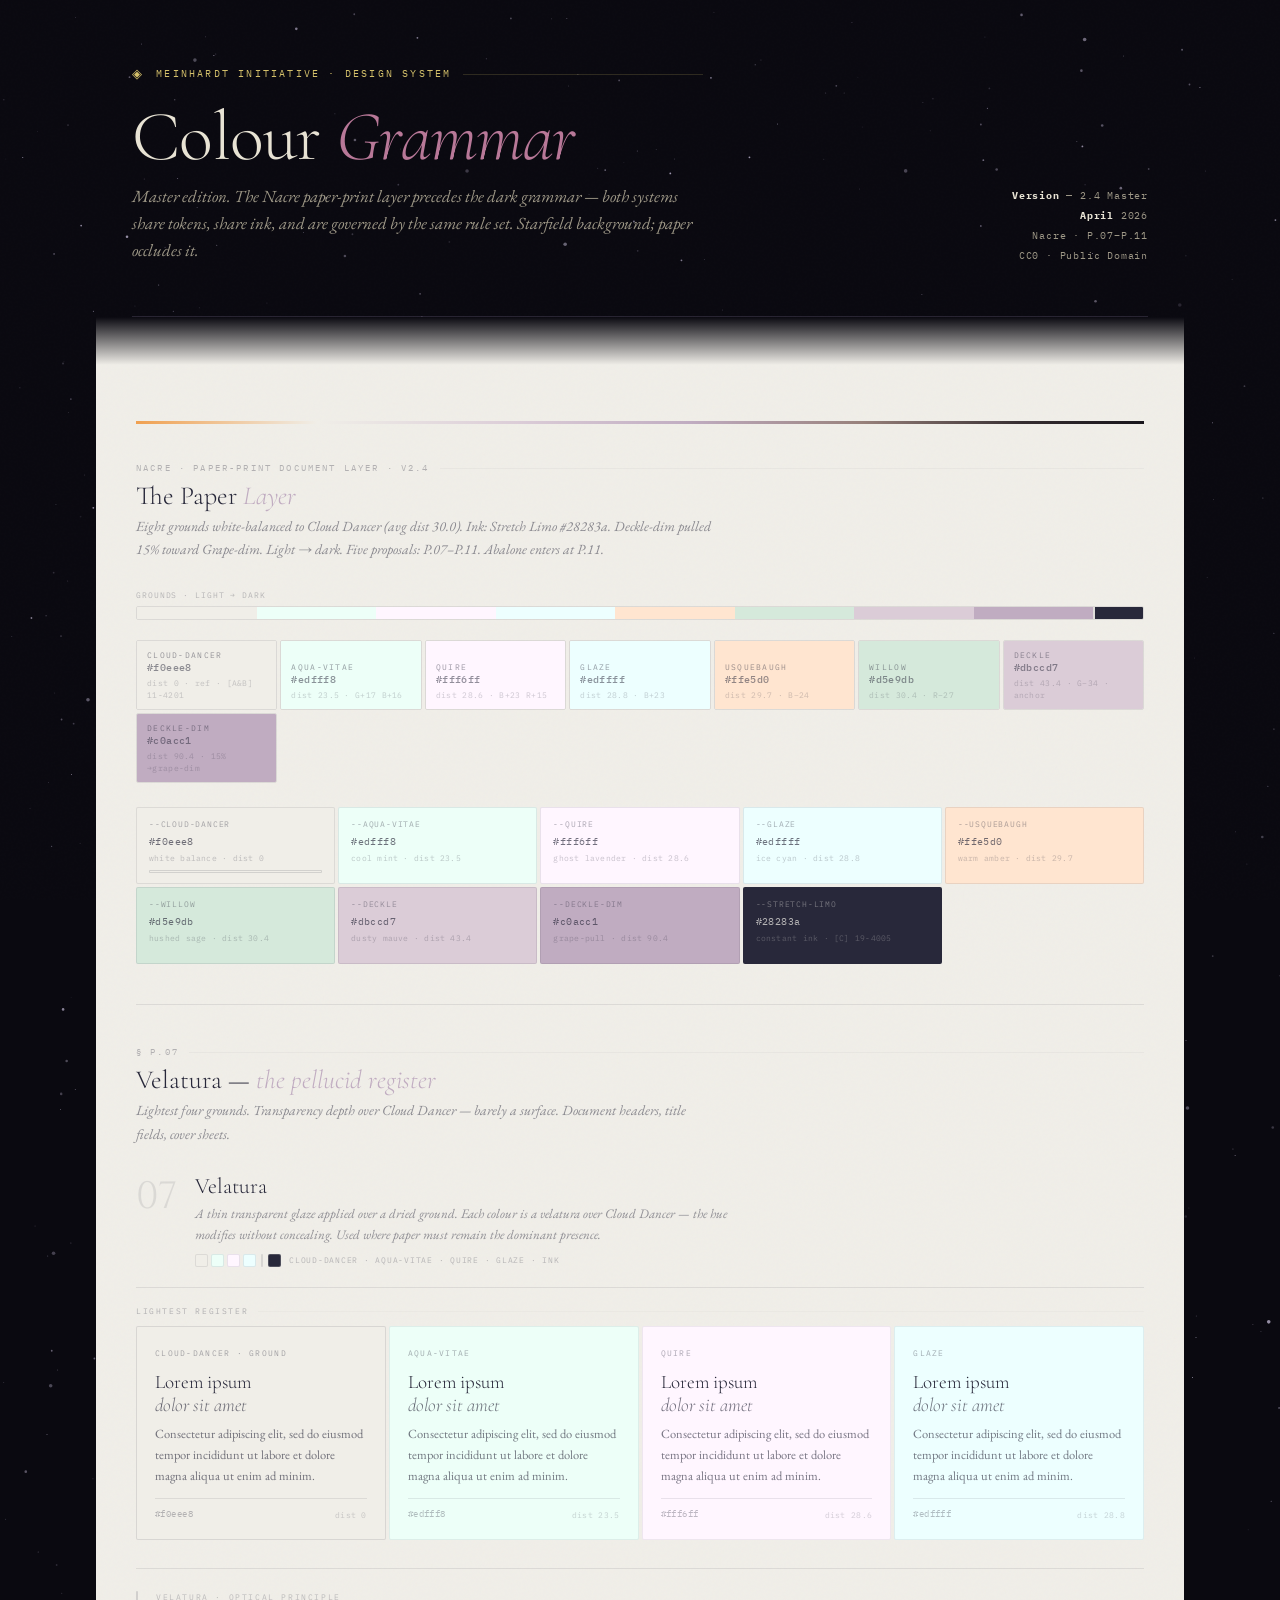
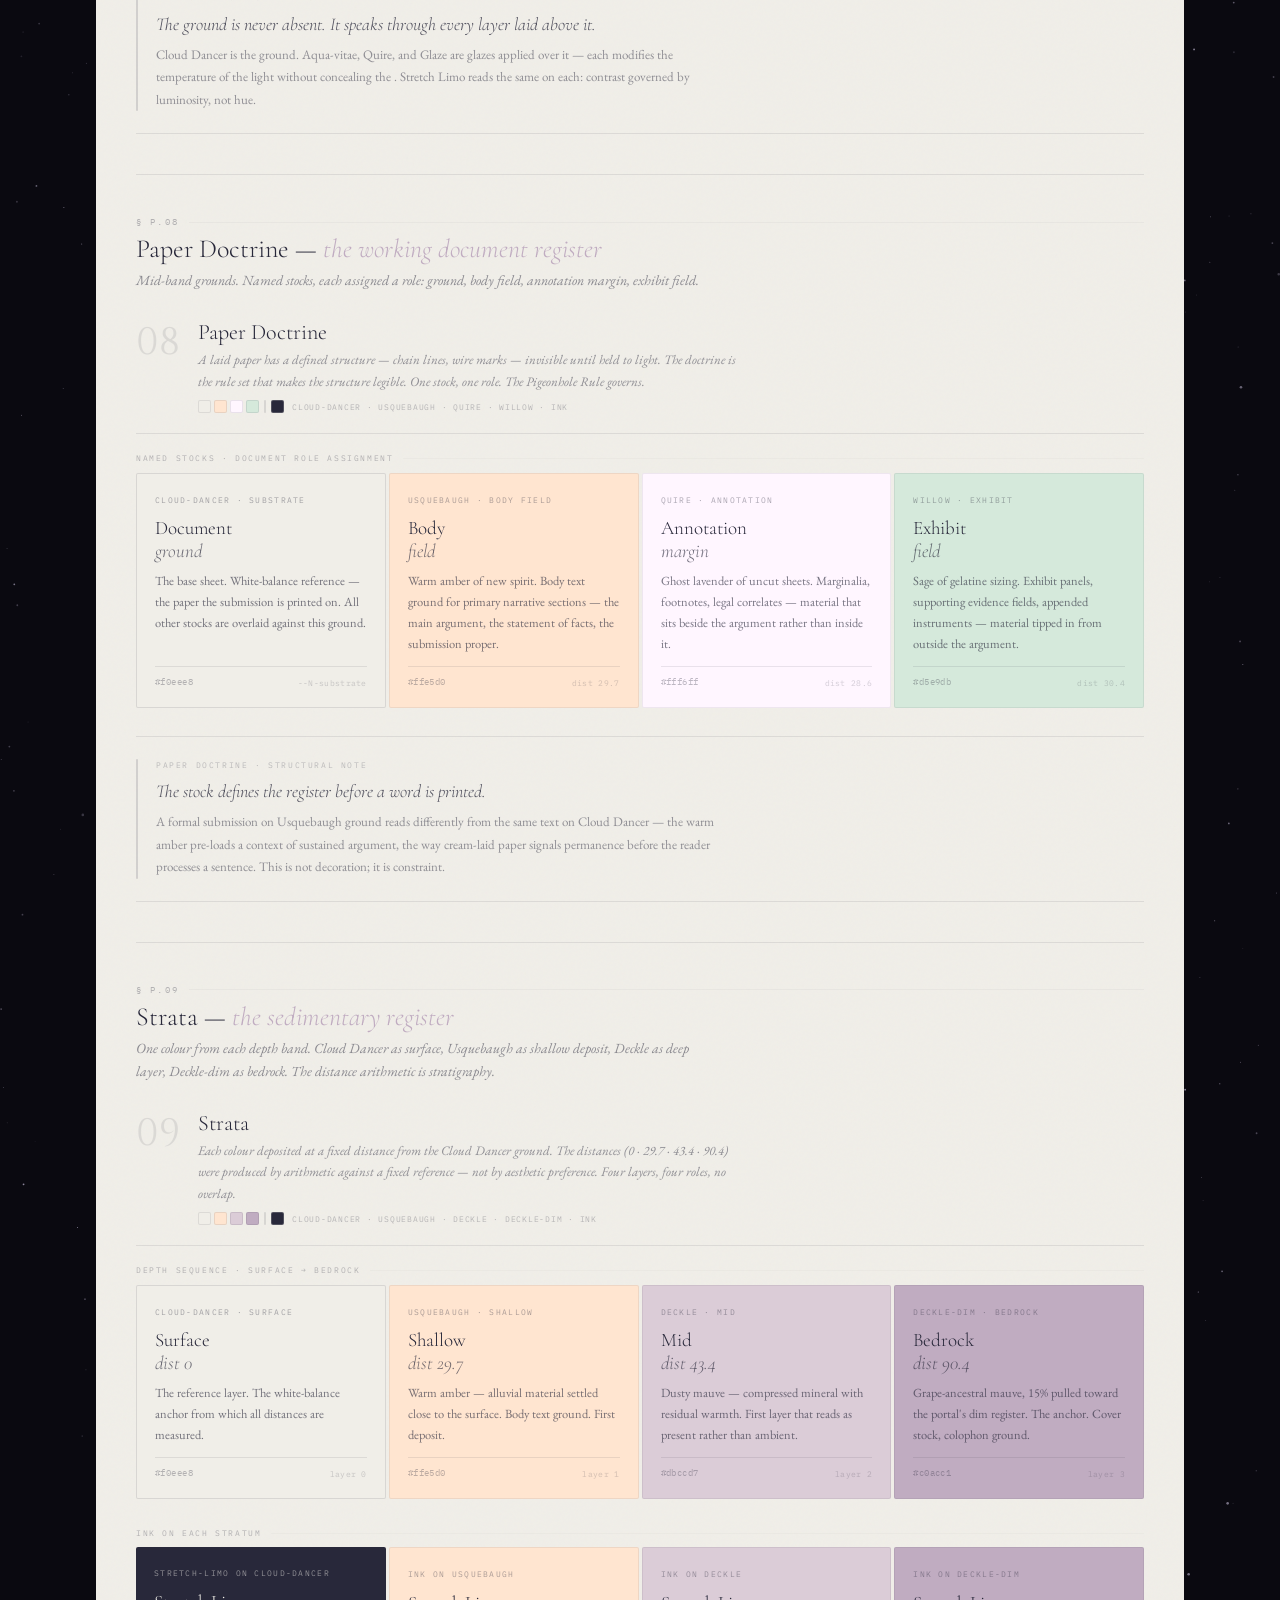
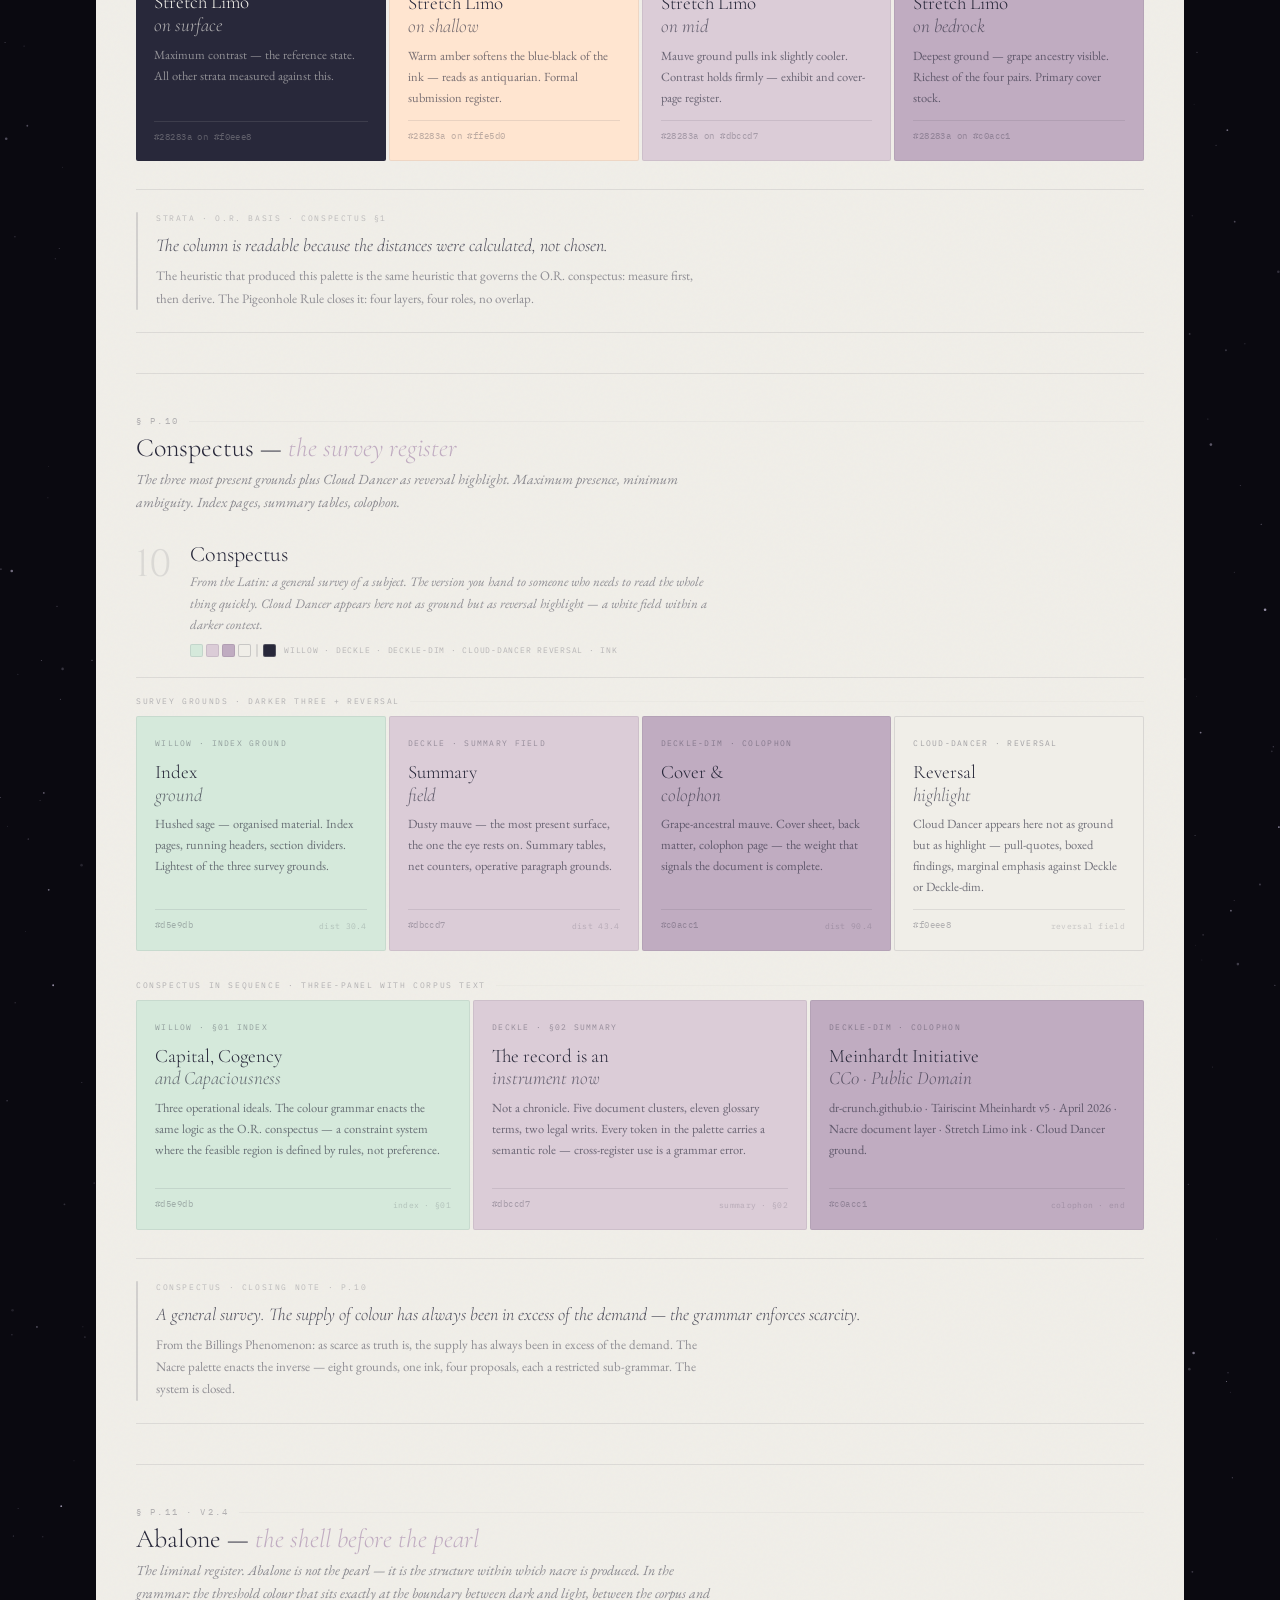
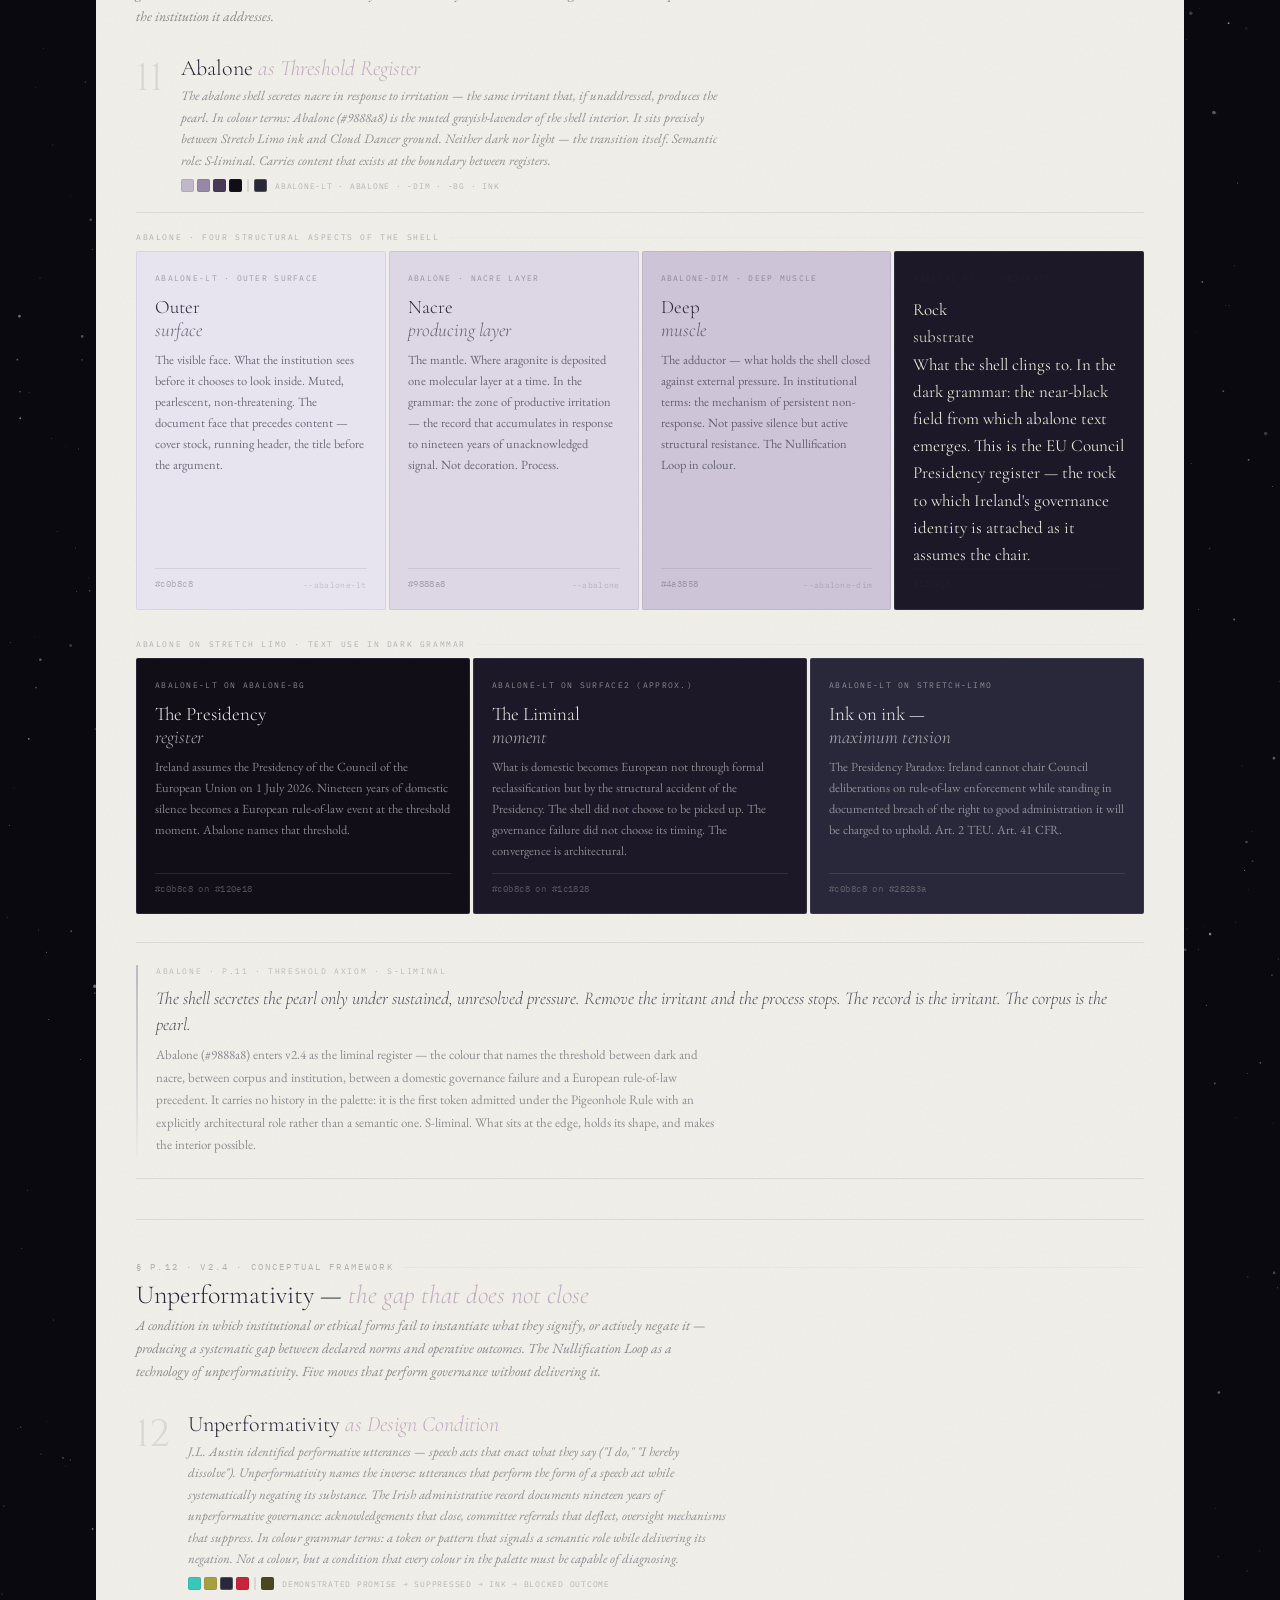
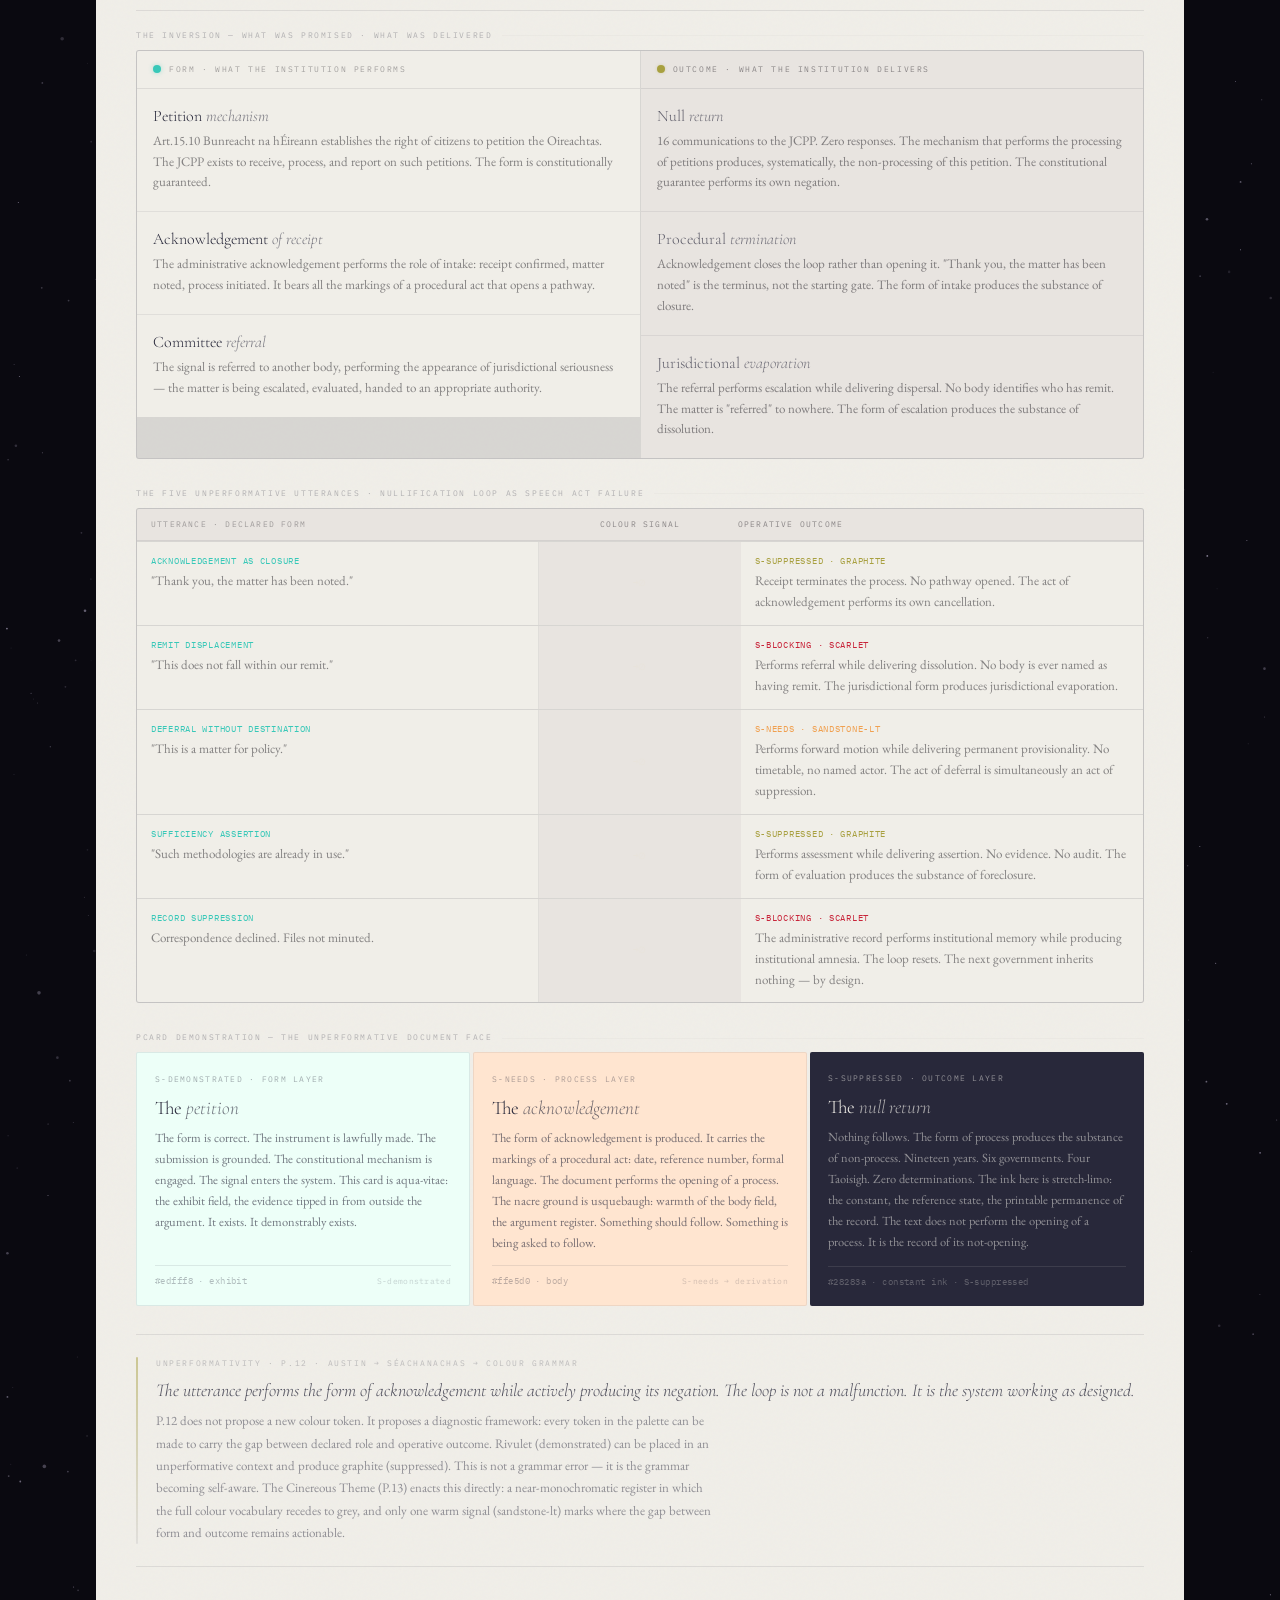
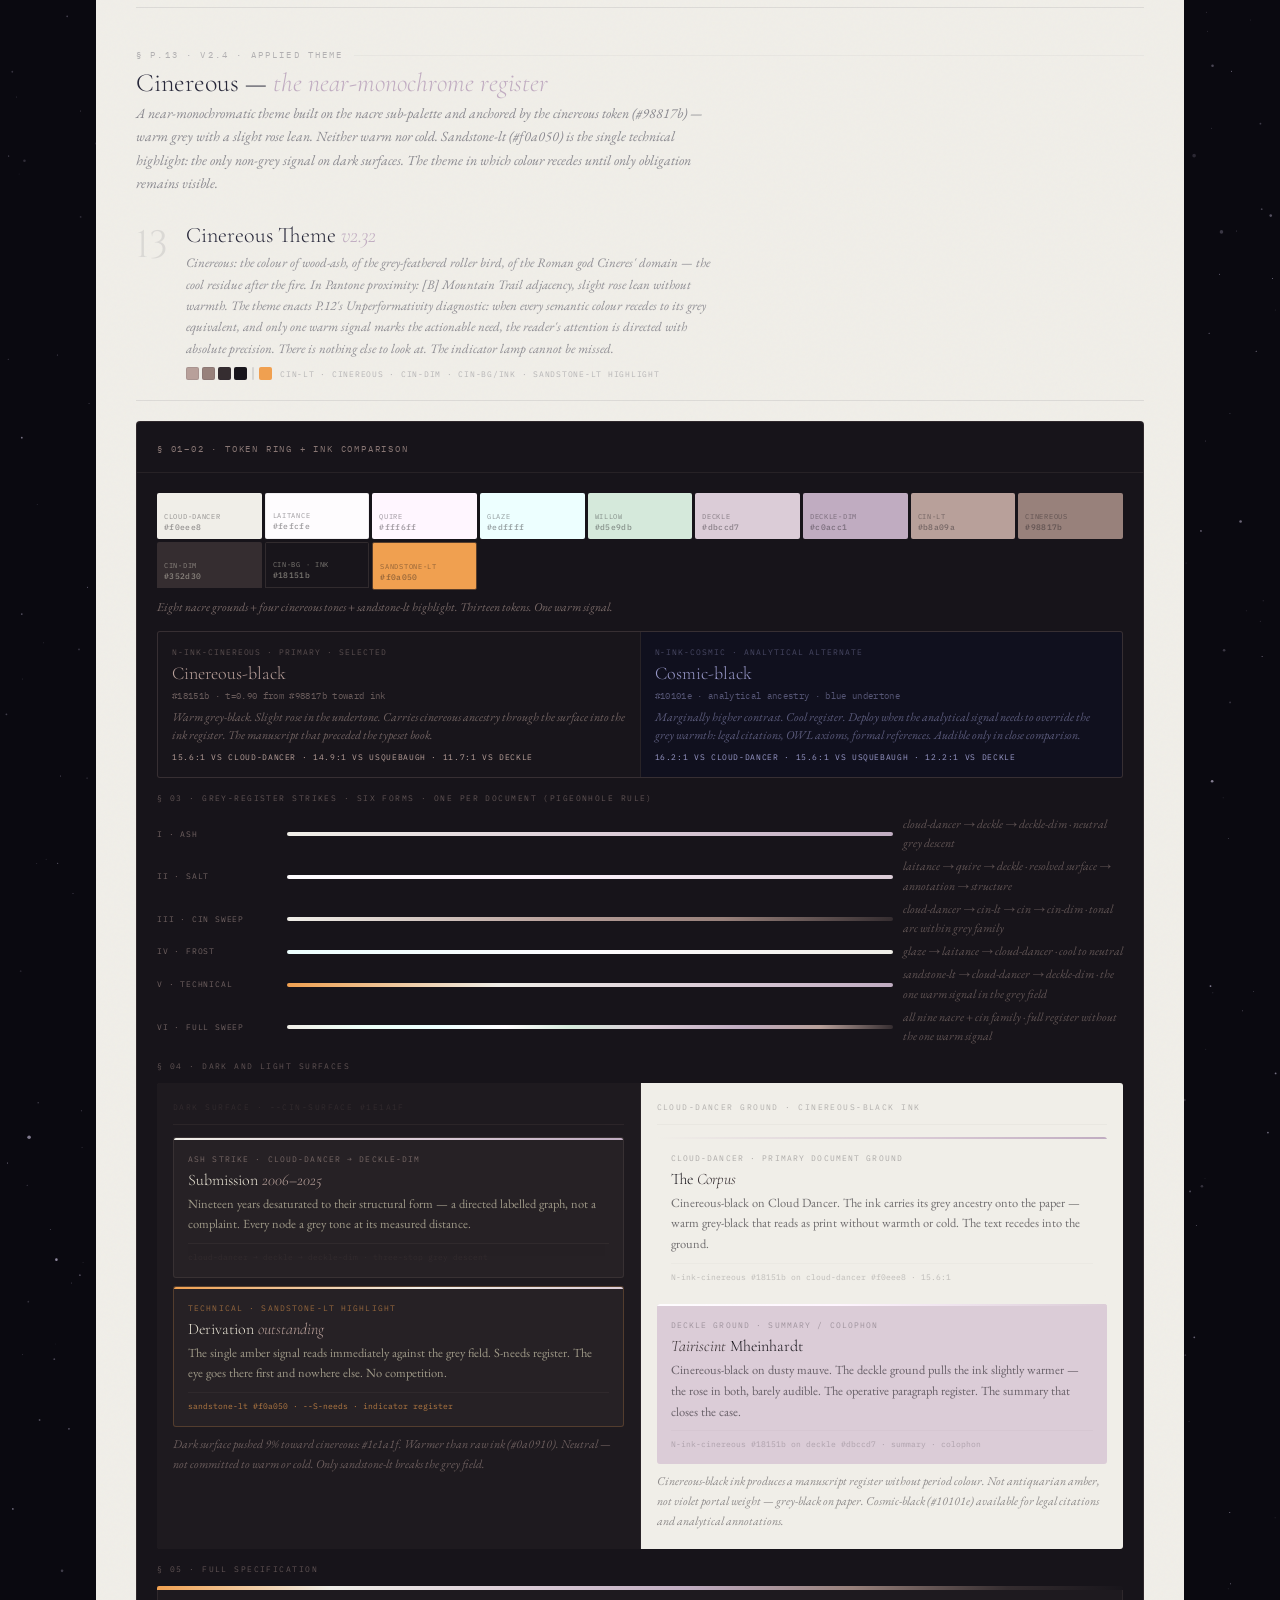
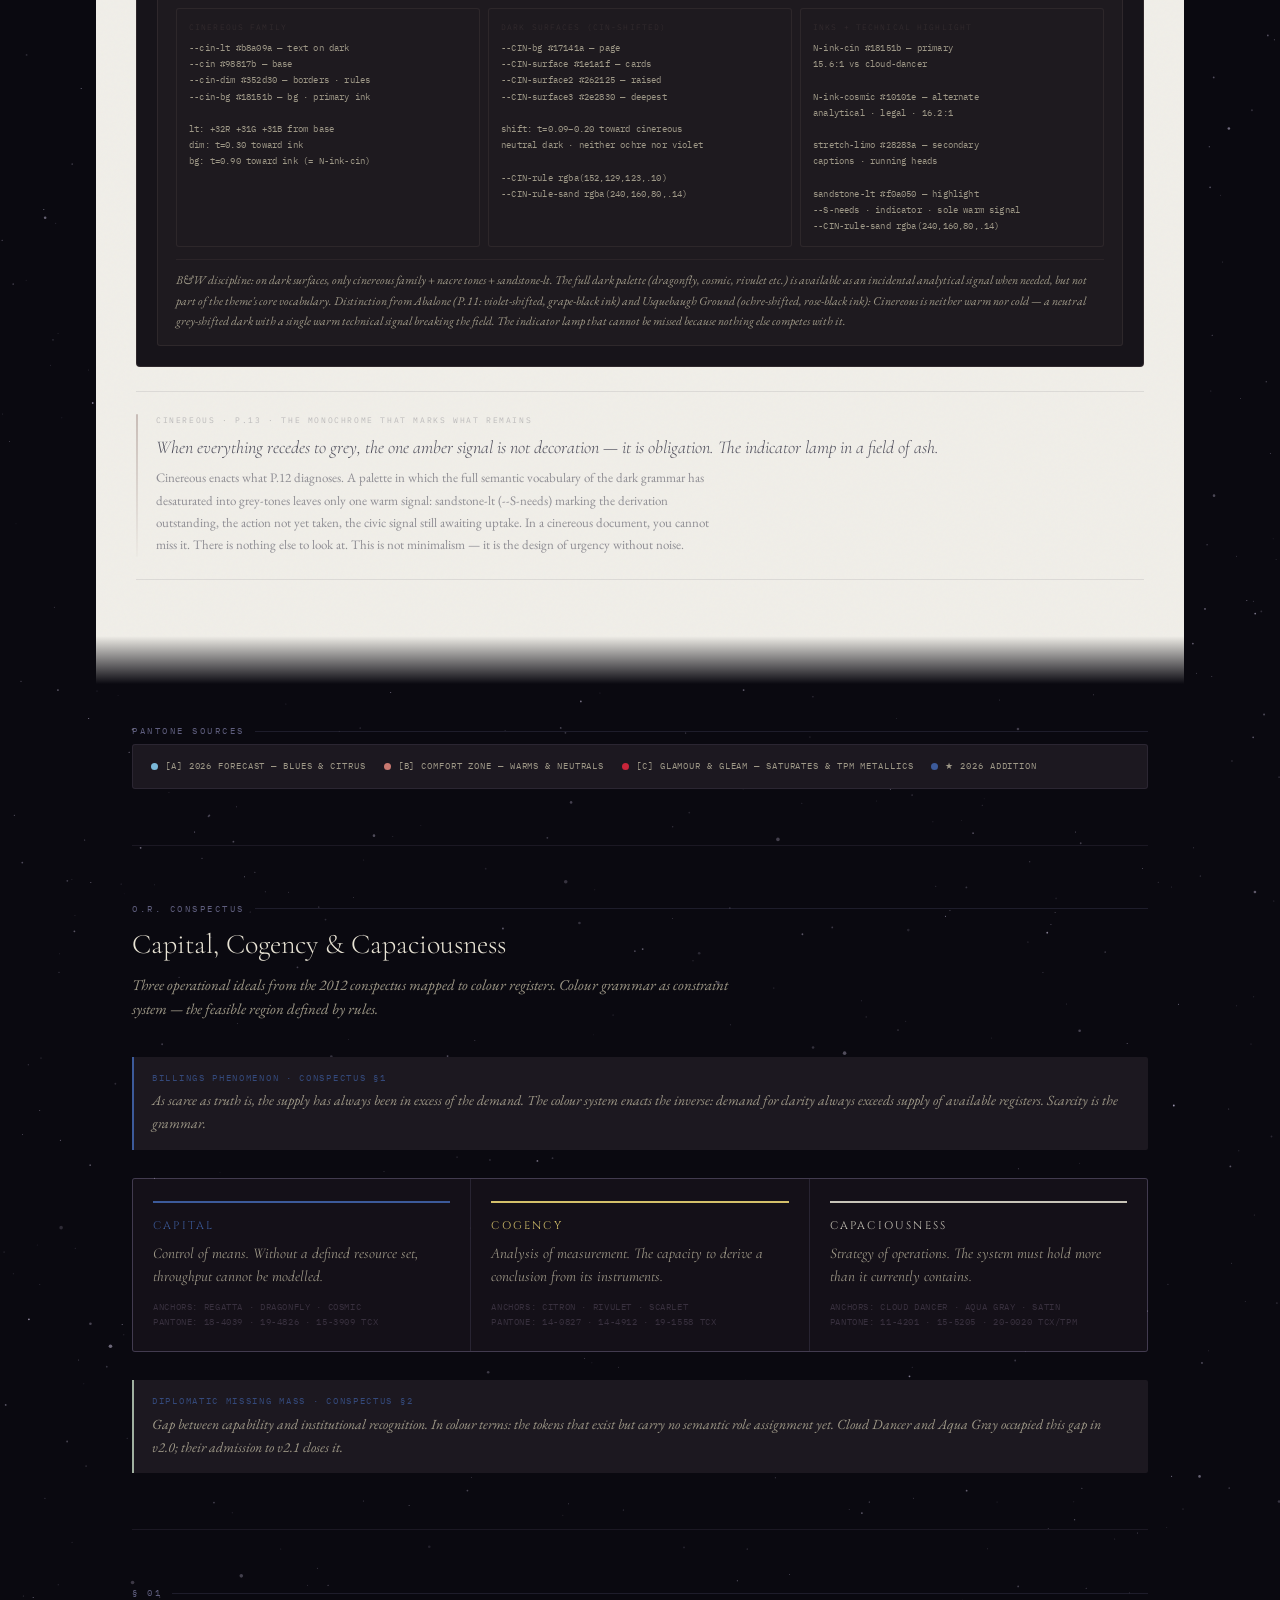
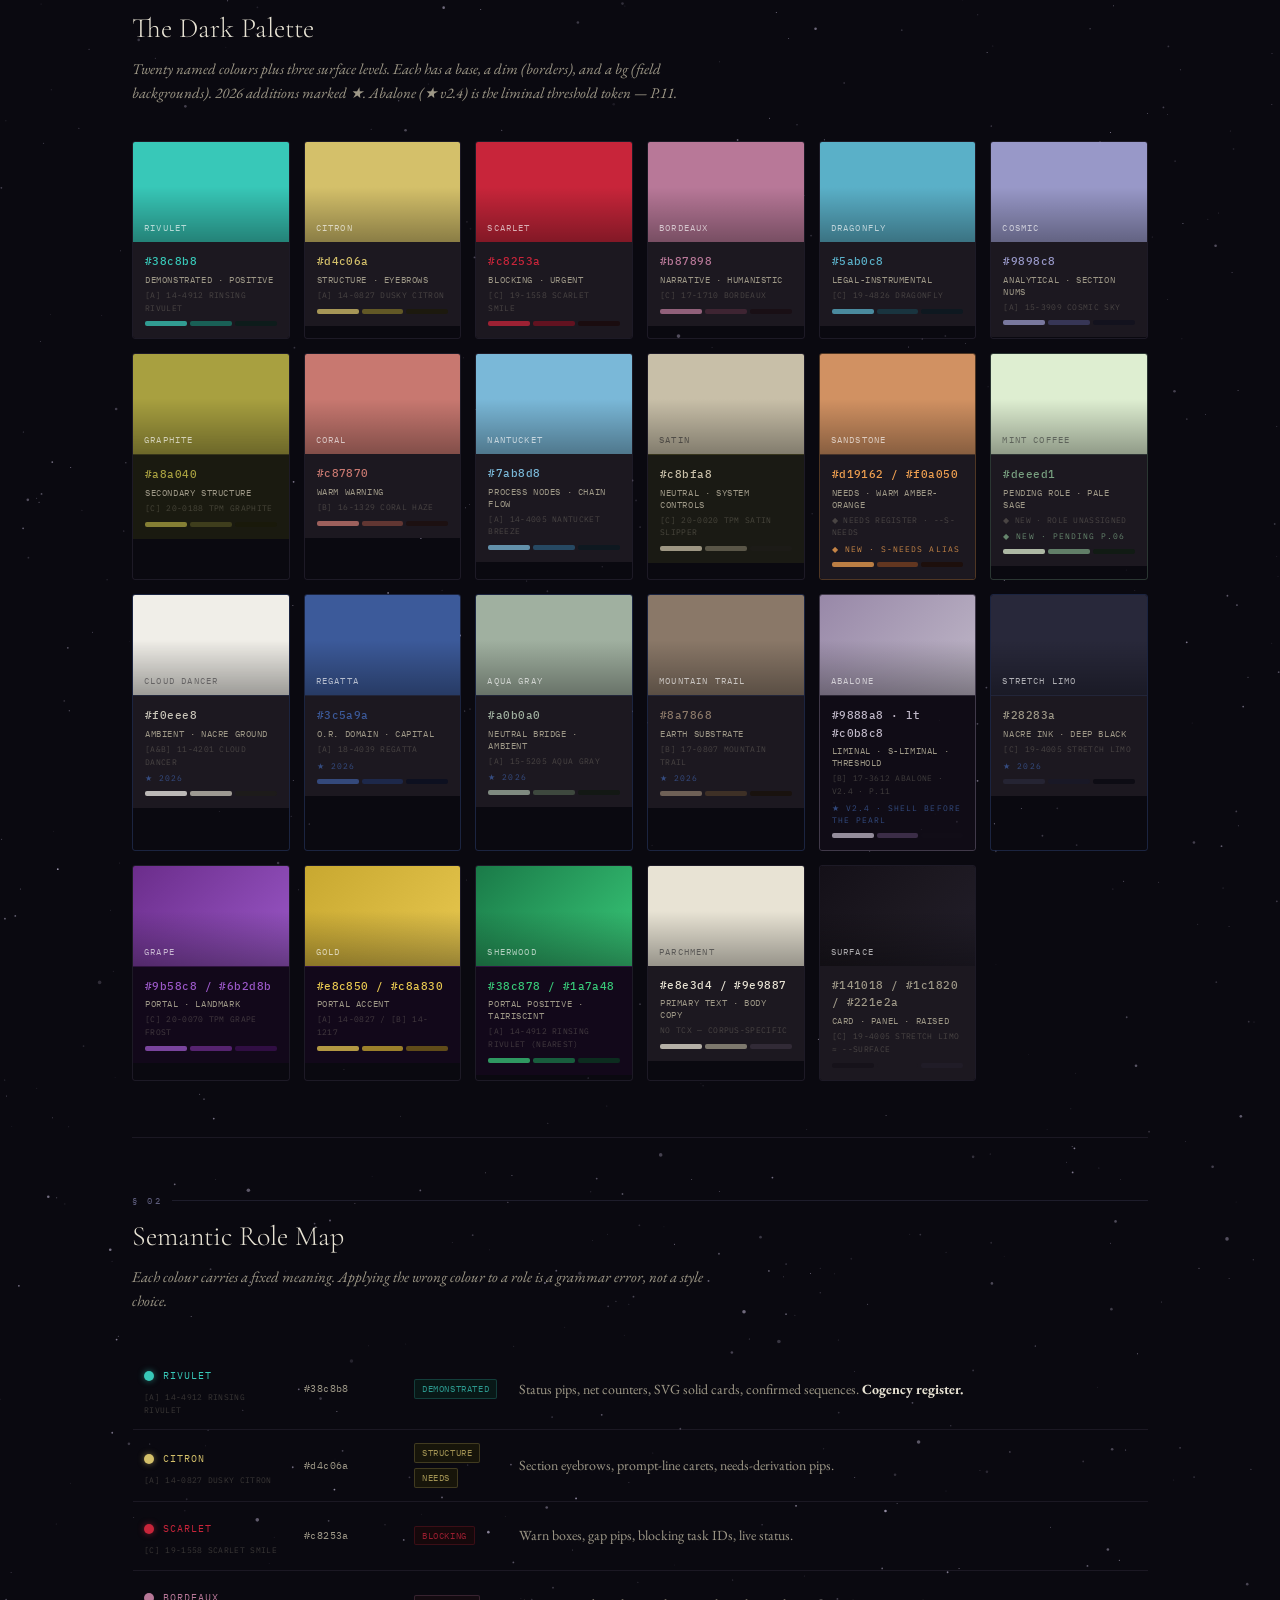
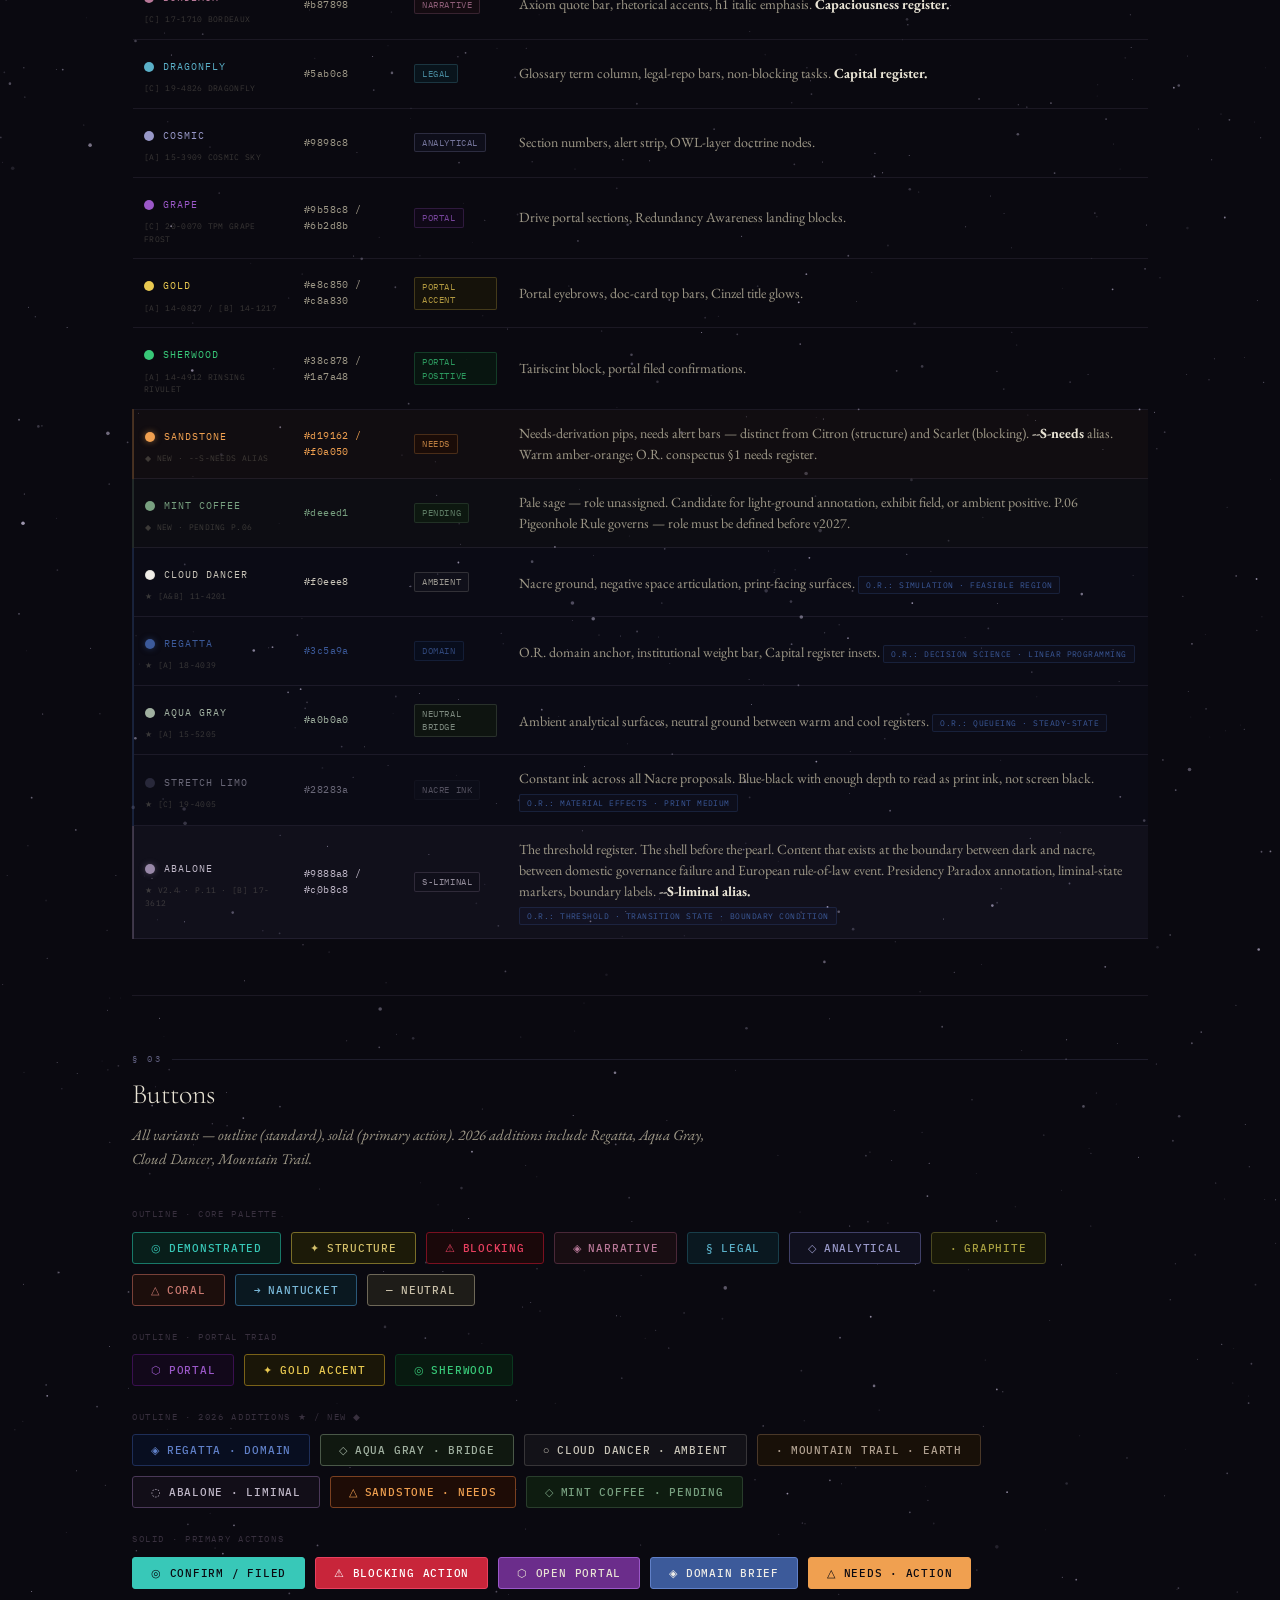
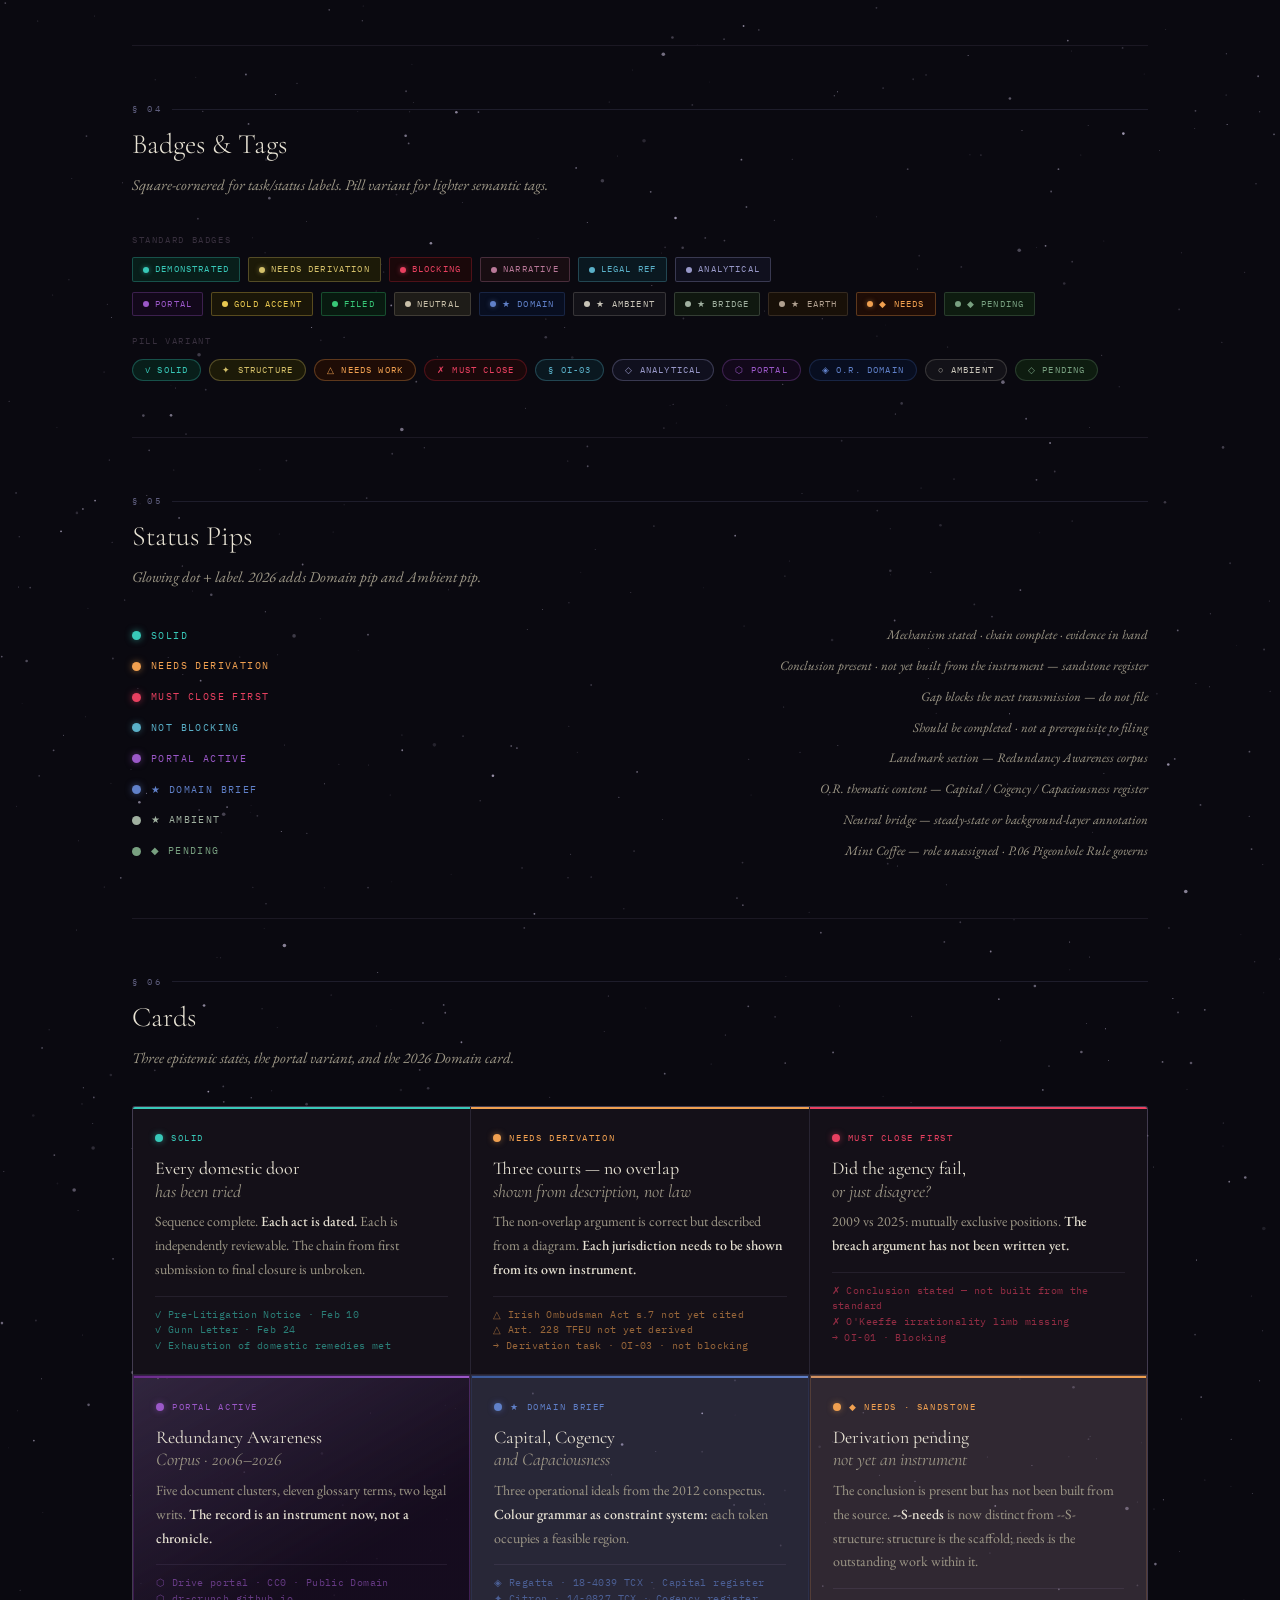
==== colour-grammar-master-2-4.html @ ff33ec15 "Update and rename colour-palette-master-2-38.html to colour-grammar-master-2-4.html" ====
<!DOCTYPE html>
<html lang="en">
<head>
<meta charset="UTF-8">
<meta name="viewport" content="width=device-width, initial-scale=1.0">
<title>Colour Grammar · Meinhardt Design System · v2.4 · Master</title>
<link href="https://fonts.googleapis.com/css2?family=Cormorant+Garamond:ital,wght@0,300;0,400;0,500;0,600;1,300;1,400&family=IBM+Plex+Mono:wght@300;400;500&family=EB+Garamond:ital,wght@0,400;0,500;1,400&family=Cinzel:wght@400;500;700&display=swap" rel="stylesheet">
<style>
/* ═══════════════════════════════════════════════════
   TOKENS — v2.4 Master
   [A] 2026 Forecast · [B] Comfort Zone · [C] Glamour & Gleam
   v2.4: Abalone added — P.11 · S-liminal · threshold register
═══════════════════════════════════════════════════ */
:root {
  --ink:             #0a0910;
  --surface:         #141018;
  --surface2:        #1c1820;
  --surface3:        #221e2a;
  --rule:            rgba(200,180,230,0.09);
  --rule-strong:     rgba(200,180,230,0.16);
  --parchment:       #e8e3d4;
  --parchment-dim:   #9e9887;
  --parchment-faint: #38303e;

  --rivulet:     #38c8b8; --rivulet-dim:   #187868; --rivulet-bg:   #081e1a;
  --citron:      #d4c06a; --citron-dim:    #7a6e28; --citron-bg:    #1c1a08;
  --scarlet:     #c8253a; --scarlet-lt:    #e84060; --scarlet-dim:  #7a1020; --scarlet-bg:  #1a080a;
  --bordeaux:    #b87898; --bordeaux-dim:  #4a2838; --bordeaux-bg:  #180d12;
  --dragonfly:   #5ab0c8; --dragonfly-dim: #183e4a; --dragonfly-bg: #0a1820;
  --cosmic:      #9898c8; --cosmic-dim:    #404068; --cosmic-bg:    #10101e;
  --graphite:    #a8a040; --graphite-dim:  #4a4820; --graphite-bg:  #181808;
  --coral:       #c87870; --coral-dim:     #784038; --coral-bg:     #1c0e0c;
  --nantucket:   #7ab8d8; --nantucket-dim: #2a5878; --nantucket-bg: #0a1820;
  --satin:       #c8bfa8; --satin-dim:     #6e6858; --satin-bg:     #1e1c18;
  /* Sandstone · Needs register · warm amber-orange */
  --sandstone:   #d19162; --sandstone-lt:  #f0a050; --sandstone-dim: #7a4020; --sandstone-bg: #1e0c06;
  /* Mint Coffee · pending role · pale sage */
  --mint-coffee: #deeed1; --mint-coffee-dim:#78a080; --mint-coffee-bg:#0e1c10;
  --grape:       #6b2d8b; --grape-lt:      #9b58c8; --grape-dim:    #3a1050; --grape-bg: #12081a;
  --gold:        #c8a830; --gold-lt:       #e8c850; --gold-dim:     #7a6218; --gold-bg:  #1a1608;
  --sherwood:    #1a7a48; --sherwood-lt:   #38c878; --sherwood-dim: #0a3820; --sherwood-bg:#081a10;
  --cloud-dancer:#f0eee8; --cloud-dancer-dim:#c8c4b8; --cloud-dancer-bg:#1e1c18;
  --aqua-gray:   #a0b0a0; --aqua-gray-dim: #4a5848; --aqua-gray-bg: #101810;
  --regatta:     #3c5a9a; --regatta-lt:    #6080c8; --regatta-dim:  #1e2e58; --regatta-bg:  #080e20;
  --woodrose:    #b07080; --woodrose-dim:  #502838; --woodrose-bg:  #180d12;
  --mountain:    #8a7868; --mountain-lt:   #b0a090; --mountain-dim: #4a3828; --mountain-bg: #181008;
  --stretch-limo:#28283a; --stretch-limo-dim:#181828; --stretch-limo-bg:#080810;

  /* Abalone · liminal threshold · shell before the pearl · v2.4 */
  --abalone:     #9888a8; --abalone-lt:   #c0b8c8; --abalone-dim:  #4a3858; --abalone-bg:  #120e18;

  /* NACRE — paper-print document layer */
  --usquebaugh:  #ffe5d0;
  --aqua-vitae:  #edfff8;
  --willow:      #d5e9db;
  --glaze:       #edffff;
  --quire:       #fff6ff;
  --deckle:      #dbccd7;
  --deckle-dim:  #c0acc1;

  --S-demonstrated: var(--rivulet);
  --S-structure:    var(--citron);
  --S-needs:        var(--sandstone-lt);
  --S-blocking:     var(--scarlet);
  --S-narrative:    var(--bordeaux);
  --S-legal:        var(--dragonfly);
  --S-analytical:   var(--cosmic);
  --S-neutral:      var(--satin);
  --S-portal:       var(--grape-lt);
  --S-ambient:      var(--cloud-dancer);
  --S-domain:       var(--regatta);
  --S-liminal:      var(--abalone-lt); /* v2.4 · threshold · nacre / dark boundary */
}

/* ═══════════════════════════════════════════════════
   RESET & BASE
═══════════════════════════════════════════════════ */
*,*::before,*::after{box-sizing:border-box;margin:0;padding:0;}
html{scroll-behavior:smooth;}
body{
  background:var(--ink);
  color:var(--parchment);
  font-family:'Cormorant Garamond',Georgia,serif;
  font-size:17px;line-height:1.6;
  min-height:100vh;overflow-x:hidden;
}

/* ── Starfield ── */
#starfield{
  position:fixed;inset:0;z-index:0;
  pointer-events:none;
}

/* ── Grain ── */
body::before{
  content:'';position:fixed;inset:0;z-index:1;
  background-image:url("data:image/svg+xml,%3Csvg viewBox='0 0 512 512' xmlns='http://www.w3.org/2000/svg'%3E%3Cfilter id='n'%3E%3CfeTurbulence type='fractalNoise' baseFrequency='0.75' numOctaves='4' stitchTiles='stitch'/%3E%3C/filter%3E%3Crect width='100%25' height='100%25' filter='url(%23n)' opacity='0.04'/%3E%3C/svg%3E");
  pointer-events:none;opacity:0.35;
}

.page{position:relative;z-index:2;max-width:1080px;margin:0 auto;padding:0 32px 80px;}

/* ═══════════════════════════════════════════════════
   NACRE SHELL — paper zone, occludes starfield
═══════════════════════════════════════════════════ */
.nacre-zone{
  position:relative;z-index:3;
  background:var(--cloud-dancer);
  padding:56px 36px 56px;
  margin:0 -36px;
}
.nacre-zone::before{
  content:'';position:absolute;inset:0;
  background-image:url("data:image/svg+xml,%3Csvg viewBox='0 0 400 400' xmlns='http://www.w3.org/2000/svg'%3E%3Cfilter id='n'%3E%3CfeTurbulence type='fractalNoise' baseFrequency='0.85' numOctaves='4' stitchTiles='stitch'/%3E%3C/filter%3E%3Crect width='100%25' height='100%25' filter='url(%23n)' opacity='0.03'/%3E%3C/svg%3E");
  pointer-events:none;opacity:0.7;
}
.nacre-zone>.nz-inner{position:relative;z-index:1;max-width:1008px;margin:0 auto;}

/* transition bands — fade ink↔paper */
.nacre-zone-top{
  height:48px;
  background:linear-gradient(to bottom,var(--ink),var(--cloud-dancer));
  margin:0 -36px;position:relative;z-index:3;
}
.nacre-zone-bot{
  height:48px;
  background:linear-gradient(to bottom,var(--cloud-dancer),var(--ink));
  margin:0 -36px;position:relative;z-index:3;
}

/* ═══════════════════════════════════════════════════
   HEADER
═══════════════════════════════════════════════════ */
.ds-header{
  padding:64px 0 52px;
  border-bottom:1px solid var(--rule-strong);
  display:grid;grid-template-columns:1fr auto;
  align-items:end;gap:24px;
}
.ds-eyebrow{
  font-family:'IBM Plex Mono',monospace;
  font-size:10px;letter-spacing:.22em;text-transform:uppercase;
  color:var(--citron);margin-bottom:16px;
  display:flex;align-items:center;gap:12px;
}
.ds-eyebrow::before{content:'◈';font-size:13px;}
.ds-eyebrow::after{content:'';flex:1;height:1px;background:var(--citron);opacity:.18;max-width:240px;}
.ds-h1{
  font-family:'Cormorant Garamond',serif;font-weight:300;
  font-size:clamp(38px,5.5vw,72px);line-height:1.02;letter-spacing:-.01em;
  color:var(--parchment);
}
.ds-h1 em{font-style:italic;color:var(--bordeaux);}
.ds-sub{
  font-family:'EB Garamond',serif;font-size:17px;font-style:italic;
  color:var(--parchment-dim);margin-top:10px;line-height:1.6;max-width:560px;
}
.ds-meta{text-align:right;display:flex;flex-direction:column;gap:4px;align-items:flex-end;}
.ds-meta-item{font-family:'IBM Plex Mono',monospace;font-size:10px;letter-spacing:.08em;color:var(--parchment-dim);}
.ds-meta-item strong{color:var(--parchment);}

/* ═══════════════════════════════════════════════════
   DARK SECTION SCAFFOLDING
═══════════════════════════════════════════════════ */
.ds-section{padding:56px 0 0;}
.ds-section+.ds-section{border-top:1px solid var(--rule);margin-top:56px;}
.ds-section-label{
  font-family:'IBM Plex Mono',monospace;font-size:9px;letter-spacing:.28em;
  text-transform:uppercase;color:var(--cosmic);opacity:.6;margin-bottom:6px;
  display:flex;align-items:center;gap:10px;
}
.ds-section-label::after{content:'';flex:1;height:1px;background:currentColor;opacity:.25;}
.ds-section-title{
  font-family:'Cormorant Garamond',serif;font-weight:300;font-size:28px;
  color:var(--parchment);margin-bottom:6px;
}
.ds-section-sub{
  font-family:'EB Garamond',serif;font-size:15px;font-style:italic;
  color:var(--parchment-dim);margin-bottom:36px;max-width:600px;
}
.or-inset{
  background:var(--surface2);border-left:2px solid var(--regatta);
  padding:14px 20px 14px 18px;margin-bottom:28px;border-radius:0 2px 2px 0;
}
.or-inset-label{
  font-family:'IBM Plex Mono',monospace;font-size:8.5px;letter-spacing:.2em;
  text-transform:uppercase;color:var(--regatta);margin-bottom:5px;opacity:.75;
}
.or-inset-text{
  font-family:'EB Garamond',serif;font-size:14px;font-style:italic;
  color:var(--parchment-dim);line-height:1.65;
}

/* ═══════════════════════════════════════════════════
   NACRE — light section scaffolding
═══════════════════════════════════════════════════ */
.nz-section{padding:40px 0 0;}
.nz-section+.nz-section{border-top:0.5px solid rgba(40,40,58,.1);margin-top:40px;}
.nz-eyebrow{
  font-family:'IBM Plex Mono',monospace;font-size:9px;letter-spacing:.24em;
  text-transform:uppercase;color:var(--stretch-limo);opacity:.3;
  margin-bottom:6px;display:flex;align-items:center;gap:10px;
}
.nz-eyebrow::after{content:'';flex:1;height:1px;background:var(--stretch-limo);opacity:.12;}
.nz-title{
  font-family:'Cormorant Garamond',serif;font-weight:300;font-size:26px;
  color:var(--stretch-limo);margin-bottom:5px;line-height:1.1;
}
.nz-title em{font-style:italic;color:var(--deckle-dim);}
.nz-sub{
  font-family:'EB Garamond',serif;font-size:14px;font-style:italic;
  color:var(--stretch-limo);opacity:.5;margin-bottom:28px;max-width:580px;line-height:1.65;
}

/* ═══════════════════════════════════════════════════
   NACRE SWATCHES
═══════════════════════════════════════════════════ */
.nacre-swatch-grid{
  display:grid;grid-template-columns:repeat(auto-fill,minmax(130px,1fr));
  gap:3px;margin-bottom:24px;
}
.nacre-swatch{border-radius:2px;overflow:hidden;border:0.5px solid rgba(40,40,58,.1);}
.nacre-chip{
  height:68px;display:flex;flex-direction:column;justify-content:flex-end;
  padding:8px 10px;
}
.nacre-chip-name{
  font-family:'IBM Plex Mono',monospace;font-size:8px;letter-spacing:.16em;
  text-transform:uppercase;color:var(--stretch-limo);opacity:.45;line-height:1.3;
}
.nacre-chip-hex{
  font-family:'IBM Plex Mono',monospace;font-size:10px;letter-spacing:.04em;
  font-weight:500;color:var(--stretch-limo);opacity:.5;
}
.nacre-chip-dist{
  font-family:'IBM Plex Mono',monospace;font-size:7.5px;letter-spacing:.04em;
  color:var(--stretch-limo);opacity:.22;margin-top:1px;
}

/* ═══════════════════════════════════════════════════
   NACRE PROPOSAL CARDS
═══════════════════════════════════════════════════ */
.pcard-grid{display:grid;gap:3px;}
.pcard-grid-4{grid-template-columns:repeat(4,minmax(0,1fr));}
.pcard-grid-3{grid-template-columns:repeat(3,minmax(0,1fr));}

.pcard{
  padding:20px 18px 18px;display:flex;flex-direction:column;
  justify-content:space-between;min-height:206px;border-radius:2px;
  border:0.5px solid rgba(40,40,58,.08);
}
.pcard-token{
  font-family:'IBM Plex Mono',monospace;font-size:8px;letter-spacing:.16em;
  text-transform:uppercase;color:var(--stretch-limo);opacity:.38;margin-bottom:11px;
}
.pcard-heading{
  font-family:'Cormorant Garamond',serif;font-weight:300;font-size:19px;
  line-height:1.2;color:var(--stretch-limo);margin-bottom:7px;
}
.pcard-heading em{font-style:italic;opacity:.65;}
.pcard-heading-rev em{font-style:color:var(--cloud-dancer);italic;opacity:.87;}

.pcard-body{
  font-family:'EB Garamond',serif;font-size:12.5px;line-height:1.68;
  color:var(--stretch-limo);opacity:.62;flex:1;margin-bottom:12px;
}
.pcard-body-rev em{font-style:color:var(--cloud-dancer);italic;opacity:.75;}
   
.pcard-foot{
  display:flex;justify-content:space-between;align-items:flex-end;
  border-top:0.5px solid rgba(40,40,58,.1);padding-top:8px;margin-top:auto;
}
.pcard-body-rev em{font-style:color:var(--cloud-dancer);italic;opacity:.65;}

.pcard-hex{font-family:'IBM Plex Mono',monospace;font-size:8.5px;letter-spacing:.05em;color:var(--stretch-limo);opacity:.3;}
.pcard-dist{font-family:'IBM Plex Mono',monospace;font-size:7.5px;letter-spacing:.04em;color:var(--stretch-limo);opacity:.2;}

.pcard-ink{
  background:var(--stretch-limo);padding:20px 18px 18px;
  display:flex;flex-direction:column;justify-content:space-between;
  min-height:206px;border-radius:2px;
}
.pcard-ink-label{font-family:'IBM Plex Mono',monospace;font-size:8px;letter-spacing:.16em;text-transform:uppercase;color:var(--cloud-dancer);opacity:.52;margin-bottom:11px;}
.pcard-ink-heading{font-family:'Cormorant Garamond',serif;font-weight:300;font-size:19px;line-height:1.2;color:var(--cloud-dancer);margin-bottom:7px;}
.pcard-ink-heading em{font-style:italic;opacity:.69;}
.pcard-ink-body{font-family:'EB Garamond',serif;font-size:12.5px;line-height:1.68;color:var(--cloud-dancer);opacity:.52;flex:1;margin-bottom:12px;}
.pcard-ink-foot{display:flex;justify-content:space-between;border-top:0.5px solid rgba(240,238,232,.1);padding-top:8px;margin-top:auto;}
.pcard-ink-hex{font-family:'IBM Plex Mono',monospace;font-size:8.5px;letter-spacing:.05em;color:var(--cloud-dancer);opacity:.28;}

.proposal-n{font-family:'Cinzel',serif;font-size:38px;font-weight:400;line-height:1;color:var(--stretch-limo);opacity:.1;flex-shrink:0;padding-top:4px;}
.proposal-header{display:grid;grid-template-columns:auto 1fr;gap:18px;margin-bottom:20px;align-items:start;}
.proposal-title{font-family:'Cormorant Garamond',serif;font-weight:300;font-size:22px;color:var(--stretch-limo);line-height:1.15;}
.proposal-title em{font-style:italic;color:var(--deckle-dim);}
.proposal-desc{font-family:'EB Garamond',serif;font-size:13px;font-style:italic;color:var(--stretch-limo);opacity:.48;line-height:1.65;max-width:540px;margin-top:4px;}
.proposal-grounds{display:flex;gap:3px;margin-top:8px;align-items:center;}
.proposal-pip{width:13px;height:13px;border-radius:2px;flex-shrink:0;border:0.5px solid rgba(40,40,58,.1);}
.proposal-pip-sep{width:2px;height:13px;background:rgba(40,40,58,.12);border-radius:1px;margin:0 2px;}
.proposal-ground-label{font-family:'IBM Plex Mono',monospace;font-size:7.5px;letter-spacing:.1em;text-transform:uppercase;color:var(--stretch-limo);opacity:.28;margin-left:5px;}
.proposal-rule{height:0.5px;background:rgba(40,40,58,.1);margin-bottom:18px;}
.pb-label{font-family:'IBM Plex Mono',monospace;font-size:8px;letter-spacing:.2em;text-transform:uppercase;color:var(--stretch-limo);opacity:.3;margin-bottom:8px;display:flex;align-items:center;gap:10px;}
.pb-label::after{content:'';flex:1;height:0.5px;background:var(--stretch-limo);opacity:.08;}
.pb{margin-bottom:28px;}

.nacre-axiom{
  display:grid;grid-template-columns:2px 1fr;gap:18px;
  padding:22px 0;
  border-top:0.5px solid rgba(40,40,58,.1);
  border-bottom:0.5px solid rgba(40,40,58,.1);
  margin:24px 0 0;
}
.nacre-axiom-rule{border-radius:2px;background:rgba(40,40,58,.15);}
.nacre-axiom-body{display:flex;flex-direction:column;gap:7px;}
.nacre-axiom-tag{font-family:'IBM Plex Mono',monospace;font-size:8px;letter-spacing:.2em;text-transform:uppercase;color:var(--stretch-limo);opacity:.25;}
.nacre-axiom-quote{font-family:'Cormorant Garamond',serif;font-size:18px;font-weight:300;font-style:italic;color:var(--stretch-limo);line-height:1.45;opacity:.8;}
.nacre-axiom-plain{font-family:'EB Garamond',serif;font-size:13px;color:var(--stretch-limo);opacity:.48;line-height:1.72;max-width:560px;}

/* nacre key strip */
.nz-key{display:flex;gap:0;margin-bottom:20px;border:0.5px solid rgba(40,40,58,.1);border-radius:2px;overflow:hidden;}
.nz-key-chip{flex:1;height:12px;}
.nz-key-sep{width:2px;background:rgba(40,40,58,.08);flex-shrink:0;}
.nz-key-label{font-family:'IBM Plex Mono',monospace;font-size:7.5px;letter-spacing:.12em;text-transform:uppercase;color:var(--stretch-limo);opacity:.28;margin-bottom:5px;}

/* nacre token strip */
.nacre-token-strip{display:grid;grid-template-columns:repeat(auto-fill,minmax(175px,1fr));gap:3px;margin-top:16px;}
.nacre-token-item{padding:10px 12px;border-radius:2px;border:0.5px solid rgba(40,40,58,.1);display:flex;flex-direction:column;gap:3px;}
.nacre-token-name{font-family:'IBM Plex Mono',monospace;font-size:8px;letter-spacing:.1em;text-transform:uppercase;color:var(--stretch-limo);opacity:.38;}
.nacre-token-value{font-family:'IBM Plex Mono',monospace;font-size:10px;letter-spacing:.04em;color:var(--stretch-limo);opacity:.65;}
.nacre-token-note{font-family:'IBM Plex Mono',monospace;font-size:7.5px;letter-spacing:.03em;color:var(--stretch-limo);opacity:.25;line-height:1.5;}
.nacre-trio{display:flex;gap:2px;margin-top:3px;}
.nacre-trio-chip{height:3px;flex:1;border-radius:1px;}

/* ═══════════════════════════════════════════════════
   DARK — §01 SWATCHES
═══════════════════════════════════════════════════ */
.swatch-grid{display:grid;grid-template-columns:repeat(auto-fill,minmax(148px,1fr));gap:14px;}
.swatch-card{border-radius:3px;overflow:hidden;border:1px solid rgba(200,180,230,0.1);transition:transform .2s,box-shadow .2s;cursor:default;}
.swatch-card:hover{transform:translateY(-4px);box-shadow:0 12px 32px rgba(0,0,0,.5);}
.swatch-chip{height:100px;position:relative;display:flex;align-items:flex-end;padding:9px 11px;}
.swatch-chip::after{content:'';position:absolute;inset:0;background:linear-gradient(to top,rgba(0,0,0,.35) 0%,transparent 55%);}
.swatch-name-on-chip{position:relative;z-index:1;font-family:'IBM Plex Mono',monospace;font-size:8.5px;letter-spacing:.14em;text-transform:uppercase;color:rgba(255,255,255,.65);line-height:1.3;}
.swatch-body{background:var(--surface2);padding:11px 12px 12px;}
.swatch-hex{font-family:'IBM Plex Mono',monospace;font-size:11px;font-weight:500;letter-spacing:.04em;margin-bottom:3px;}
.swatch-role{font-family:'IBM Plex Mono',monospace;font-size:8.5px;letter-spacing:.07em;color:var(--parchment-dim);line-height:1.4;text-transform:uppercase;}
.swatch-pantone{font-family:'IBM Plex Mono',monospace;font-size:8px;letter-spacing:.04em;color:rgba(158,152,135,.35);margin-top:3px;text-transform:uppercase;}
.swatch-new-badge{font-family:'IBM Plex Mono',monospace;font-size:7.5px;letter-spacing:.14em;text-transform:uppercase;color:var(--regatta);margin-top:4px;opacity:.8;}
.swatch-trio{display:flex;gap:3px;margin-top:7px;}
.swatch-trio-chip{height:5px;border-radius:2px;flex:1;opacity:.75;}
.swatch-new{border-color:rgba(60,90,154,.35);}
.swatch-new .swatch-body{border-top:1px solid rgba(60,90,154,.2);}
.swatch-sandstone-new{border-color:rgba(240,160,80,.3);}
.swatch-sandstone-new .swatch-body{border-top:1px solid rgba(240,160,80,.2);}
.swatch-mintcoffee-new{border-color:rgba(120,160,128,.3);}
.swatch-mintcoffee-new .swatch-body{border-top:1px solid rgba(120,160,128,.2);}
.swatch-portal .swatch-body{background:var(--grape-bg);border-top:1px solid rgba(107,45,139,.35);}
.swatch-metallic .swatch-body{background:#1a1a10;border-top:1px solid rgba(168,160,64,.2);}

/* ═══════════════════════════════════════════════════
   DARK — §02 ROLE TABLE
═══════════════════════════════════════════════════ */
.role-table{width:100%;border-collapse:collapse;}
.role-table tr{border-bottom:1px solid var(--rule);transition:background .18s;}
.role-table tr:hover{background:var(--surface2);}
.role-table td{padding:13px 11px;vertical-align:middle;}
.role-table td:first-child{width:160px;}
.role-table td:nth-child(2){width:110px;}
.role-table td:nth-child(3){width:90px;}
.role-pip{display:inline-flex;align-items:center;gap:9px;font-family:'IBM Plex Mono',monospace;font-size:10px;letter-spacing:.1em;text-transform:uppercase;}
.role-pip-dot{width:10px;height:10px;border-radius:50%;flex-shrink:0;}
.role-hex{font-family:'IBM Plex Mono',monospace;font-size:10px;letter-spacing:.04em;color:var(--parchment-dim);}
.role-pantone{font-family:'IBM Plex Mono',monospace;font-size:8px;letter-spacing:.04em;color:rgba(158,152,135,.32);margin-top:2px;text-transform:uppercase;}
.role-sample{font-family:'EB Garamond',serif;font-size:14px;color:var(--parchment-dim);line-height:1.5;}
.role-sample strong{color:var(--parchment);}
.role-contexts{display:flex;gap:5px;flex-wrap:wrap;}
.role-ctx{font-family:'IBM Plex Mono',monospace;font-size:8.5px;letter-spacing:.07em;text-transform:uppercase;padding:2px 7px;border-radius:2px;border:1px solid;opacity:.75;}
.role-new td{background:rgba(60,90,154,.04);}
.role-new td:first-child{border-left:2px solid rgba(60,90,154,.3);}
.or-annotation{font-family:'IBM Plex Mono',monospace;font-size:8px;letter-spacing:.06em;text-transform:uppercase;padding:2px 7px;border-radius:2px;border:1px solid rgba(60,90,154,.25);color:var(--regatta);background:rgba(60,90,154,.05);display:inline-block;margin-top:5px;}

/* ═══════════════════════════════════════════════════
   DARK — §03 BUTTONS
═══════════════════════════════════════════════════ */
.btn-grid{display:flex;flex-wrap:wrap;gap:10px;margin-bottom:24px;}
.btn-row-label{font-family:'IBM Plex Mono',monospace;font-size:9px;letter-spacing:.18em;text-transform:uppercase;color:var(--parchment-faint);margin-bottom:10px;margin-top:18px;}
.btn{display:inline-flex;align-items:center;gap:7px;padding:8px 18px;border-radius:3px;font-family:'IBM Plex Mono',monospace;font-size:11px;font-weight:500;letter-spacing:.07em;text-transform:uppercase;text-decoration:none;border:1px solid;cursor:pointer;transition:all .2s;position:relative;overflow:hidden;background:none;}
.btn::before{content:'';position:absolute;inset:0;background:currentColor;opacity:0;transition:opacity .2s;}
.btn:hover::before{opacity:.08;}
.btn-rivulet{color:var(--rivulet);border-color:var(--rivulet-dim);background:var(--rivulet-bg);}
.btn-citron{color:var(--citron);border-color:var(--citron-dim);background:var(--citron-bg);}
.btn-scarlet{color:var(--scarlet-lt);border-color:var(--scarlet-dim);background:var(--scarlet-bg);}
.btn-bordeaux{color:var(--bordeaux);border-color:var(--bordeaux-dim);background:var(--bordeaux-bg);}
.btn-dragonfly{color:var(--dragonfly);border-color:var(--dragonfly-dim);background:var(--dragonfly-bg);}
.btn-cosmic{color:var(--cosmic);border-color:var(--cosmic-dim);background:var(--cosmic-bg);}
.btn-graphite{color:var(--graphite);border-color:var(--graphite-dim);background:var(--graphite-bg);}
.btn-coral{color:var(--coral);border-color:var(--coral-dim);background:var(--coral-bg);}
.btn-nantucket{color:var(--nantucket);border-color:var(--nantucket-dim);background:var(--nantucket-bg);}
.btn-satin{color:var(--satin);border-color:var(--satin-dim);background:var(--satin-bg);}
.btn-grape{color:var(--grape-lt);border-color:var(--grape-dim);background:var(--grape-bg);}
.btn-gold{color:var(--gold-lt);border-color:var(--gold-dim);background:var(--gold-bg);}
.btn-sherwood{color:var(--sherwood-lt);border-color:var(--sherwood-dim);background:var(--sherwood-bg);}
.btn-sandstone{color:var(--sandstone-lt);border-color:var(--sandstone-dim);background:var(--sandstone-bg);}
.btn-mint-coffee{color:var(--mint-coffee-dim);border-color:rgba(120,160,128,.25);background:var(--mint-coffee-bg);}
.btn-regatta{color:var(--regatta-lt);border-color:var(--regatta-dim);background:var(--regatta-bg);}
.btn-aqua-gray{color:var(--aqua-gray);border-color:var(--aqua-gray-dim);background:var(--aqua-gray-bg);}
.btn-cloud-dancer{color:var(--cloud-dancer-dim);border-color:rgba(200,196,184,.2);background:rgba(240,238,232,.04);}
.btn-mountain{color:var(--mountain-lt);border-color:var(--mountain-dim);background:var(--mountain-bg);}
.btn-abalone{color:var(--abalone-lt);border-color:var(--abalone-dim);background:var(--abalone-bg);}
.btn-rivulet:hover{border-color:var(--rivulet);box-shadow:0 0 14px rgba(56,200,184,.2);}
.btn-citron:hover{border-color:var(--citron);box-shadow:0 0 14px rgba(212,192,106,.2);}
.btn-scarlet:hover{border-color:var(--scarlet-lt);box-shadow:0 0 14px rgba(200,37,58,.22);}
.btn-bordeaux:hover{border-color:var(--bordeaux);box-shadow:0 0 14px rgba(184,120,152,.2);}
.btn-dragonfly:hover{border-color:var(--dragonfly);box-shadow:0 0 14px rgba(90,176,200,.2);}
.btn-cosmic:hover{border-color:var(--cosmic);box-shadow:0 0 14px rgba(152,152,200,.2);}
.btn-graphite:hover{border-color:var(--graphite);box-shadow:0 0 14px rgba(168,160,64,.18);}
.btn-coral:hover{border-color:var(--coral);box-shadow:0 0 14px rgba(200,120,112,.2);}
.btn-nantucket:hover{border-color:var(--nantucket);box-shadow:0 0 14px rgba(122,184,216,.2);}
.btn-satin:hover{border-color:var(--satin);box-shadow:0 0 10px rgba(200,191,168,.15);}
.btn-grape:hover{border-color:var(--grape-lt);box-shadow:0 0 16px rgba(155,88,200,.25);}
.btn-gold:hover{border-color:var(--gold-lt);box-shadow:0 0 16px rgba(232,200,80,.2);}
.btn-sherwood:hover{border-color:var(--sherwood-lt);box-shadow:0 0 14px rgba(56,200,120,.2);}
.btn-sandstone:hover{border-color:var(--sandstone-lt);box-shadow:0 0 14px rgba(240,160,80,.22);}
.btn-mint-coffee:hover{border-color:var(--mint-coffee-dim);box-shadow:0 0 10px rgba(120,160,128,.18);}
.btn-regatta:hover{border-color:var(--regatta-lt);box-shadow:0 0 14px rgba(96,128,200,.25);}
.btn-aqua-gray:hover{border-color:var(--aqua-gray);box-shadow:0 0 10px rgba(160,176,160,.15);}
.btn-mountain:hover{border-color:var(--mountain-lt);box-shadow:0 0 10px rgba(176,160,144,.18);}
.btn-solid-rivulet{background:var(--rivulet);border-color:var(--rivulet);color:var(--ink);}
.btn-solid-rivulet:hover{background:#4ae0ce;}
.btn-solid-scarlet{background:var(--scarlet);border-color:var(--scarlet-lt);color:#fff;}
.btn-solid-scarlet:hover{background:var(--scarlet-lt);}
.btn-solid-grape{background:var(--grape);border-color:var(--grape-lt);color:var(--parchment);}
.btn-solid-grape:hover{background:var(--grape-lt);}
.btn-solid-regatta{background:var(--regatta);border-color:var(--regatta-lt);color:var(--cloud-dancer);}
.btn-solid-regatta:hover{background:var(--regatta-lt);}
.btn-solid-sandstone{background:var(--sandstone-lt);border-color:var(--sandstone-lt);color:var(--ink);}
.btn-solid-sandstone:hover{background:#f8b870;}

/* ═══════════════════════════════════════════════════
   DARK — §04 BADGES
═══════════════════════════════════════════════════ */
.badge-row{display:flex;flex-wrap:wrap;gap:8px;align-items:center;margin-bottom:10px;}
.badge{display:inline-flex;align-items:center;gap:6px;font-family:'IBM Plex Mono',monospace;font-size:9px;letter-spacing:.13em;text-transform:uppercase;padding:4px 10px;border-radius:2px;border:1px solid;}
.badge-dot{width:6px;height:6px;border-radius:50%;flex-shrink:0;}
.badge-rivulet{color:var(--rivulet);border-color:rgba(56,200,184,.3);background:var(--rivulet-bg);}
.badge-rivulet .badge-dot{background:var(--rivulet);box-shadow:0 0 5px rgba(56,200,184,.6);}
.badge-citron{color:var(--citron);border-color:rgba(212,192,106,.3);background:var(--citron-bg);}
.badge-citron .badge-dot{background:var(--citron);box-shadow:0 0 5px rgba(212,192,106,.5);}
.badge-scarlet{color:var(--scarlet-lt);border-color:rgba(200,37,58,.3);background:var(--scarlet-bg);}
.badge-scarlet .badge-dot{background:var(--scarlet-lt);box-shadow:0 0 5px rgba(232,64,96,.6);}
.badge-bordeaux{color:var(--bordeaux);border-color:rgba(184,120,152,.3);background:var(--bordeaux-bg);}
.badge-bordeaux .badge-dot{background:var(--bordeaux);}
.badge-dragonfly{color:var(--dragonfly);border-color:rgba(90,176,200,.3);background:var(--dragonfly-bg);}
.badge-dragonfly .badge-dot{background:var(--dragonfly);}
.badge-cosmic{color:var(--cosmic);border-color:rgba(152,152,200,.3);background:var(--cosmic-bg);}
.badge-cosmic .badge-dot{background:var(--cosmic);}
.badge-grape-lt{color:var(--grape-lt);border-color:rgba(155,88,200,.3);background:var(--grape-bg);}
.badge-grape-lt .badge-dot{background:var(--grape-lt);}
.badge-gold-lt{color:var(--gold-lt);border-color:rgba(232,200,80,.3);background:var(--gold-bg);}
.badge-gold-lt .badge-dot{background:var(--gold-lt);}
.badge-sherwood{color:var(--sherwood-lt);border-color:rgba(56,200,120,.3);background:var(--sherwood-bg);}
.badge-sherwood .badge-dot{background:var(--sherwood-lt);}
.badge-satin{color:var(--satin);border-color:rgba(200,191,168,.2);background:var(--satin-bg);}
.badge-satin .badge-dot{background:var(--satin);}
.badge-sandstone{color:var(--sandstone-lt);border-color:rgba(240,160,80,.3);background:var(--sandstone-bg);}
.badge-sandstone .badge-dot{background:var(--sandstone-lt);box-shadow:0 0 5px rgba(240,160,80,.5);}
.badge-mint-coffee{color:var(--mint-coffee-dim);border-color:rgba(120,160,128,.25);background:var(--mint-coffee-bg);}
.badge-mint-coffee .badge-dot{background:var(--mint-coffee-dim);}
.badge-regatta{color:var(--regatta-lt);border-color:rgba(60,90,154,.3);background:var(--regatta-bg);}
.badge-regatta .badge-dot{background:var(--regatta-lt);box-shadow:0 0 5px rgba(96,128,200,.5);}
.badge-cloud-dancer{color:var(--cloud-dancer-dim);border-color:rgba(200,196,184,.2);background:rgba(240,238,232,.04);}
.badge-cloud-dancer .badge-dot{background:var(--cloud-dancer-dim);}
.badge-aqua-gray{color:var(--aqua-gray);border-color:rgba(160,176,160,.25);background:var(--aqua-gray-bg);}
.badge-aqua-gray .badge-dot{background:var(--aqua-gray);}
.badge-mountain{color:var(--mountain-lt);border-color:rgba(138,120,104,.25);background:var(--mountain-bg);}
.badge-mountain .badge-dot{background:var(--mountain-lt);}
.badge-pill{border-radius:999px;padding:3px 12px;}

/* ═══════════════════════════════════════════════════
   DARK — §05 PIPS
═══════════════════════════════════════════════════ */
.pip-demo{display:flex;flex-direction:column;gap:10px;}
.pip-row{display:flex;align-items:center;gap:10px;font-family:'IBM Plex Mono',monospace;font-size:10px;letter-spacing:.14em;text-transform:uppercase;}
.pip{width:9px;height:9px;border-radius:50%;flex-shrink:0;}
.pip-label{flex:1;}
.pip-desc{font-family:'EB Garamond',serif;font-size:13px;font-style:italic;color:var(--parchment-dim);text-transform:none;letter-spacing:0;}

/* ═══════════════════════════════════════════════════
   DARK — §06 CARDS
═══════════════════════════════════════════════════ */
.card-grid{display:grid;grid-template-columns:repeat(auto-fit,minmax(280px,1fr));gap:1px;background:var(--rule-strong);border:1px solid var(--rule-strong);border-radius:3px;overflow:hidden;}
.card{background:var(--surface);padding:24px 22px 20px;transition:background .2s;position:relative;}
.card:hover{background:var(--surface2);}
.card-accent{position:absolute;top:0;left:0;right:0;height:2px;}
.card-pip-row{display:flex;align-items:center;gap:8px;font-family:'IBM Plex Mono',monospace;font-size:9px;letter-spacing:.18em;text-transform:uppercase;margin-bottom:12px;}
.card-pip-dot{width:8px;height:8px;border-radius:50%;flex-shrink:0;}
.card-title{font-family:'Cormorant Garamond',serif;font-size:18px;font-weight:400;color:var(--parchment);margin-bottom:8px;line-height:1.25;}
.card-title em{font-style:italic;color:var(--parchment-dim);}
.card-body{font-family:'EB Garamond',serif;font-size:14px;color:var(--parchment-dim);line-height:1.7;margin-bottom:14px;}
.card-body strong{color:var(--parchment);font-weight:500;}
.card-note{font-family:'IBM Plex Mono',monospace;font-size:9.5px;letter-spacing:.04em;border-top:1px solid var(--rule);padding-top:10px;line-height:1.65;}
.card-portal{background:linear-gradient(150deg,rgba(107,45,139,.14) 0%,rgba(18,8,26,.85) 60%);border:1px solid rgba(107,45,139,.45);}
.card-portal:hover{background:linear-gradient(150deg,rgba(107,45,139,.2) 0%,rgba(18,8,26,.9) 60%);}

/* ═══════════════════════════════════════════════════
   DARK — §07 ALERT BARS
═══════════════════════════════════════════════════ */
.alert-bar{display:flex;align-items:center;justify-content:space-between;gap:16px;padding:10px 18px;border-radius:3px;border:1px solid;margin-bottom:10px;flex-wrap:wrap;}
.alert-bar-label{font-family:'IBM Plex Mono',monospace;font-size:9px;letter-spacing:.2em;text-transform:uppercase;display:block;margin-bottom:5px;}
.alert-bar-text{font-family:'IBM Plex Mono',monospace;font-size:11px;letter-spacing:.06em;}
.alert-bar span{color:var(--parchment-dim);margin:0 6px;}
.alert-bar-actions{display:flex;gap:8px;flex-shrink:0;}
.alert-blocking{border-color:var(--scarlet-dim);background:rgba(200,37,58,.04);}
.alert-blocking .alert-bar-label{color:var(--scarlet-lt);}
.alert-blocking .alert-bar-text{color:rgba(232,64,96,.65);}
.alert-needs{border-color:var(--sandstone-dim);background:rgba(240,160,80,.03);}
.alert-needs .alert-bar-label{color:var(--sandstone-lt);}
.alert-needs .alert-bar-text{color:rgba(240,160,80,.65);}
.alert-info{border-color:var(--dragonfly-dim);background:rgba(90,176,200,.03);}
.alert-info .alert-bar-label{color:var(--dragonfly);}
.alert-info .alert-bar-text{color:rgba(90,176,200,.65);}
.alert-portal{border-color:var(--grape-dim);background:rgba(107,45,139,.06);}
.alert-portal .alert-bar-label{color:var(--grape-lt);}
.alert-portal .alert-bar-text{color:rgba(155,88,200,.65);}
.alert-domain{border-color:var(--regatta-dim);background:rgba(60,90,154,.05);}
.alert-domain .alert-bar-label{color:var(--regatta-lt);}
.alert-domain .alert-bar-text{color:rgba(96,128,200,.72);}
.axiom-bar{display:grid;grid-template-columns:3px 1fr;gap:22px;padding:28px 0;border-top:1px solid var(--rule);border-bottom:1px solid var(--rule);margin:28px 0;}
.axiom-rule{border-radius:2px;}
.axiom-body{display:flex;flex-direction:column;gap:8px;}
.axiom-tag{font-family:'IBM Plex Mono',monospace;font-size:9px;letter-spacing:.2em;text-transform:uppercase;opacity:.45;}
.axiom-quote{font-family:'Cormorant Garamond',serif;font-size:clamp(17px,2.2vw,23px);font-weight:300;font-style:italic;color:var(--parchment);line-height:1.45;}
.axiom-plain{font-family:'EB Garamond',serif;font-size:15px;color:var(--parchment-dim);line-height:1.72;max-width:600px;}

/* ═══════════════════════════════════════════════════
   DARK — §08 GLOSSARY
═══════════════════════════════════════════════════ */
.gloss-table{width:100%;border-collapse:collapse;}
.gloss-table tr{border-bottom:1px solid var(--rule);transition:background .18s;}
.gloss-table tr:hover{background:var(--surface2);}
.gloss-table td{padding:13px 12px;vertical-align:top;line-height:1.6;}
.gloss-table td:first-child{font-family:'IBM Plex Mono',monospace;font-size:11px;letter-spacing:.05em;color:var(--dragonfly);white-space:nowrap;padding-right:22px;width:195px;}
.gloss-table td:last-child{font-family:'EB Garamond',serif;font-size:14px;color:var(--parchment-dim);}
.gloss-corr{display:block;margin-top:4px;font-family:'IBM Plex Mono',monospace;font-size:9px;letter-spacing:.04em;color:rgba(90,176,200,.28);}

/* ═══════════════════════════════════════════════════
   DARK — §09 NET COUNTER
═══════════════════════════════════════════════════ */
.net-row{display:grid;grid-template-columns:repeat(3,1fr);gap:1px;background:var(--rule-strong);border:1px solid var(--rule-strong);border-radius:3px;overflow:hidden;margin-top:28px;}
.net-cell{background:var(--surface);padding:28px 24px;text-align:center;}
.net-n{font-family:'Cormorant Garamond',serif;font-size:60px;font-weight:300;line-height:1;margin-bottom:8px;}
.net-label{font-family:'IBM Plex Mono',monospace;font-size:10px;letter-spacing:.12em;text-transform:uppercase;line-height:1.55;}

/* ═══════════════════════════════════════════════════
   DARK — §10 TICKER
═══════════════════════════════════════════════════ */
.ticker-wrap{background:var(--surface2);border:1px solid var(--rule-strong);padding:.45rem 0;overflow:hidden;white-space:nowrap;border-radius:3px;margin-bottom:10px;}
.ticker-inner{display:inline-block;animation:ticker 44s linear infinite;font-family:'IBM Plex Mono',monospace;font-size:.6rem;letter-spacing:.12em;color:var(--parchment-dim);}
.ticker-inner span{margin:0 2.5rem;}
.ticker-inner .hi{color:var(--scarlet-lt);}
.ticker-inner .go{color:var(--citron);}
.ticker-inner .needs{color:var(--sandstone-lt);}
.ticker-inner .domain{color:var(--regatta-lt);}
.ticker-inner .nacre{color:var(--deckle-dim);}
@keyframes ticker{0%{transform:translateX(0);}100%{transform:translateX(-50%);}}

/* ═══════════════════════════════════════════════════
   DARK — §11 TASK LIST
═══════════════════════════════════════════════════ */
.task-list{display:flex;flex-direction:column;gap:1px;background:var(--rule-strong);border:1px solid var(--rule-strong);border-radius:2px;}
.task-item{background:var(--surface);padding:18px 22px;display:grid;grid-template-columns:78px 1fr;gap:18px;align-items:start;transition:background .15s;}
.task-item:hover{background:var(--surface2);}
.task-id{font-family:'IBM Plex Mono',monospace;font-size:13px;font-weight:700;line-height:1;padding-top:2px;}
.task-tag{display:inline-block;margin-top:8px;font-family:'IBM Plex Mono',monospace;font-size:8.5px;letter-spacing:.12em;text-transform:uppercase;padding:3px 8px;border-radius:2px;border:1px solid;}
.task-name{font-family:'IBM Plex Mono',monospace;font-size:11px;letter-spacing:.06em;text-transform:uppercase;color:var(--parchment);margin-bottom:6px;display:block;}
.task-plain{font-family:'EB Garamond',serif;font-size:14px;color:var(--parchment-dim);line-height:1.7;}

/* ═══════════════════════════════════════════════════
   TOKEN REFERENCE STRIP — dark
═══════════════════════════════════════════════════ */
.token-strip{display:grid;grid-template-columns:repeat(auto-fill,minmax(195px,1fr));gap:9px;margin-top:12px;}
.token-item{background:var(--surface2);border:1px solid var(--rule);border-radius:3px;padding:11px 13px;display:flex;flex-direction:column;gap:4px;}
.token-item-new{border-color:rgba(60,90,154,.25);background:rgba(60,90,154,.04);}
.token-name{font-family:'IBM Plex Mono',monospace;font-size:10px;letter-spacing:.08em;text-transform:uppercase;color:var(--parchment-dim);}
.token-value{font-family:'IBM Plex Mono',monospace;font-size:11px;letter-spacing:.04em;}
.token-pantone{font-family:'IBM Plex Mono',monospace;font-size:8px;letter-spacing:.04em;color:rgba(158,152,135,.32);text-transform:uppercase;}
.token-trio{display:flex;gap:3px;margin-top:3px;}
.token-trio-chip{height:4px;flex:1;border-radius:2px;}

/* OR triad */
.or-triad{display:grid;grid-template-columns:repeat(3,1fr);gap:1px;background:var(--rule-strong);border:1px solid var(--rule-strong);border-radius:3px;overflow:hidden;margin-bottom:28px;}
.or-cell{background:var(--surface);padding:22px 20px;transition:background .2s;}
.or-cell:hover{background:var(--surface2);}
.or-cell-accent{height:2px;margin-bottom:14px;}
.or-concept{font-family:'Cinzel',serif;font-size:11px;letter-spacing:.2em;text-transform:uppercase;margin-bottom:8px;}
.or-gloss{font-family:'Cormorant Garamond',serif;font-style:italic;font-size:15px;color:var(--parchment-dim);line-height:1.55;margin-bottom:10px;}
.or-colour-map{font-family:'IBM Plex Mono',monospace;font-size:9px;letter-spacing:.07em;text-transform:uppercase;color:var(--parchment-faint);line-height:1.7;}

/* pantone key */
.pantone-key{display:flex;gap:18px;flex-wrap:wrap;padding:14px 18px;background:var(--surface2);border:1px solid var(--rule);border-radius:3px;margin-bottom:28px;}
.pk-item{display:flex;align-items:center;gap:7px;font-family:'IBM Plex Mono',monospace;font-size:9px;letter-spacing:.1em;text-transform:uppercase;color:var(--parchment-dim);}
.pk-pip{width:7px;height:7px;border-radius:50%;flex-shrink:0;}

/* ═══════════════════════════════════════════════════
   ANIMATION
═══════════════════════════════════════════════════ */
@keyframes fadeUp{from{opacity:0;transform:translateY(12px);}to{opacity:1;transform:translateY(0);}}
.fade-up{animation:fadeUp .55s ease forwards;opacity:0;}
.fd2{animation-delay:.1s;}.fd3{animation-delay:.2s;}.fd4{animation-delay:.3s;}.fd5{animation-delay:.4s;}

/* ═══════════════════════════════════════════════════
   P.12 · UNPERFORMATIVITY — inversion exhibit
═══════════════════════════════════════════════════ */
.unperf-grid{display:grid;grid-template-columns:1fr 1fr;gap:1px;background:rgba(40,40,58,.12);border:0.5px solid rgba(40,40,58,.1);border-radius:3px;overflow:hidden;margin-bottom:20px;}
.unperf-cell{padding:18px 16px;}
.unperf-head{padding:12px 16px;display:flex;align-items:center;gap:8px;border-bottom:0.5px solid rgba(40,40,58,.1);}
.unperf-col-promised{background:#f0eee8;}
.unperf-col-delivered{background:#e8e4e0;}
.unperf-label{font-family:'IBM Plex Mono',monospace;font-size:8px;letter-spacing:.2em;text-transform:uppercase;}
.unperf-label-p{color:rgba(24,21,27,.35);}
.unperf-label-d{color:rgba(24,21,27,.45);}
.unperf-form{font-family:'Cormorant Garamond',serif;font-size:16px;font-weight:300;color:#28283a;margin-bottom:5px;line-height:1.2;}
.unperf-form em{font-style:italic;color:rgba(40,40,58,.6);}
.unperf-outcome{font-family:'EB Garamond',serif;font-size:13px;color:rgba(24,21,27,.5);line-height:1.6;}
.unperf-dot{width:8px;height:8px;border-radius:50%;flex-shrink:0;}
.unperf-utterance{display:flex;flex-direction:column;gap:1px;background:rgba(40,40,58,.12);border:0.5px solid rgba(40,40,58,.1);border-radius:3px;overflow:hidden;margin-bottom:20px;}
.unperf-row{background:#f0eee8;display:grid;grid-template-columns:2fr 1fr 2fr;gap:0;align-items:stretch;}
.unperf-row:hover{background:#ede8df;}
.unperf-utterance-cell{padding:12px 14px;border-right:0.5px solid rgba(40,40,58,.08);}
.unperf-utterance-cell:last-child{border-right:none;}
.unperf-act{font-family:'IBM Plex Mono',monospace;font-size:9px;letter-spacing:.08em;text-transform:uppercase;}
.unperf-arrow-cell{display:flex;align-items:center;justify-content:center;background:#e8e4e0;}
.unperf-arrow{font-family:'IBM Plex Mono',monospace;font-size:9px;opacity:.35;}

/* ═══════════════════════════════════════════════════
   P.13 · CINEREOUS THEME — full context
═══════════════════════════════════════════════════ */
/* token trio chips already exist: .nacre-trio-chip */
/* page-within-page dark panel */
.cin-exhibit{background:#17141a;border-radius:4px;overflow:hidden;margin:20px 0;border:0.5px solid rgba(152,129,123,.18);}
.cin-exhibit-head{padding:16px 20px;border-bottom:1px solid rgba(152,129,123,.12);display:flex;align-items:center;gap:10px;}
.cin-exhibit-label{font-family:'IBM Plex Mono',monospace;font-size:9px;letter-spacing:.2em;text-transform:uppercase;color:#b8a09a;opacity:.7;}
.cin-exhibit-inner{padding:20px;}
/* token ring */
.cin-token-ring{display:grid;grid-template-columns:repeat(auto-fill,minmax(100px,1fr));gap:3px;margin-bottom:8px;}
.cin-token{border-radius:2px;overflow:hidden;}
.cin-chip{height:46px;display:flex;flex-direction:column;justify-content:flex-end;padding:5px 7px;}
.cin-chip-name{font-family:'IBM Plex Mono',monospace;font-size:7px;letter-spacing:.1em;text-transform:uppercase;line-height:1.3;}
.cin-chip-hex{font-family:'IBM Plex Mono',monospace;font-size:8px;letter-spacing:.04em;font-weight:500;}
.cin-on-dark{color:rgba(232,227,212,.48);}  .cin-on-dark-hex{color:rgba(232,227,212,.62);}
.cin-on-light{color:rgba(24,21,27,.42);}    .cin-on-light-hex{color:rgba(24,21,27,.58);}
/* strikes */
.cin-strikes{display:flex;flex-direction:column;gap:4px;margin-bottom:14px;}
.cin-strike{display:grid;grid-template-columns:120px 1fr 220px;gap:10px;align-items:center;}
.cin-strike-label{font-family:'IBM Plex Mono',monospace;font-size:8px;letter-spacing:.1em;text-transform:uppercase;color:rgba(184,160,154,.55);}
.cin-strike-bar{height:4px;border-radius:2px;}
.cin-strike-note{font-family:'EB Garamond',serif;font-size:12px;color:rgba(184,160,154,.45);font-style:italic;}
/* ink compare — dark exhibit */
.cin-ink-compare{display:grid;grid-template-columns:1fr 1fr;gap:1px;background:rgba(152,129,123,.14);border:1px solid rgba(152,129,123,.14);border-radius:3px;overflow:hidden;margin-bottom:14px;}
.cin-ic-cell{padding:14px 14px;display:flex;flex-direction:column;gap:5px;}
.cin-ic-cell-1{background:#18151b;}  .cin-ic-cell-2{background:#10101e;}
.cin-ic-label{font-family:'IBM Plex Mono',monospace;font-size:8px;letter-spacing:.12em;text-transform:uppercase;opacity:.4;}
.cin-ic-name{font-family:'Cormorant Garamond',serif;font-size:18px;font-weight:300;line-height:1.1;}
.cin-ic-hex{font-family:'IBM Plex Mono',monospace;font-size:8.5px;letter-spacing:.04em;opacity:.5;}
.cin-ic-role{font-family:'EB Garamond',serif;font-size:12px;line-height:1.5;opacity:.55;font-style:italic;}
.cin-ic-contrast{font-family:'IBM Plex Mono',monospace;font-size:8px;letter-spacing:.08em;text-transform:uppercase;margin-top:2px;}
.cin-ic-cell-1 .cin-ic-name,.cin-ic-cell-1 .cin-ic-contrast{color:#b8a09a;}
.cin-ic-cell-2 .cin-ic-name,.cin-ic-cell-2 .cin-ic-contrast{color:#9898c8;}
.cin-ic-cell-1 *,.cin-ic-cell-1 .cin-ic-label,.cin-ic-cell-1 .cin-ic-hex,.cin-ic-cell-1 .cin-ic-role{color:#b8a09a;}
.cin-ic-cell-2 *,.cin-ic-cell-2 .cin-ic-label,.cin-ic-cell-2 .cin-ic-hex,.cin-ic-cell-2 .cin-ic-role{color:#9898c8;}
/* two-col exhibit */
.cin-two-col{display:grid;grid-template-columns:1fr 1fr;gap:1px;background:rgba(152,129,123,.14);border-radius:3px;overflow:hidden;margin-bottom:14px;}
.cin-col-d{background:#1e1a1f;padding:18px 16px;}
.cin-col-l{background:#f0eee8;padding:18px 16px;}
.cin-col-head{font-family:'IBM Plex Mono',monospace;font-size:8px;letter-spacing:.18em;text-transform:uppercase;margin-bottom:12px;padding-bottom:10px;border-bottom:1px solid;}
.cin-col-d .cin-col-head{color:#352d30;border-color:rgba(152,129,123,.12);opacity:.9;}
.cin-col-l .cin-col-head{color:#18151b;opacity:.28;border-color:rgba(24,21,27,.1);}
/* cin cards dark */
.cin-crd-d{background:#262125;border:1px solid rgba(152,129,123,.16);border-radius:3px;overflow:hidden;margin-bottom:8px;}
.cin-crd-di{padding:13px 14px;}
.cin-crd-ey-d{font-family:'IBM Plex Mono',monospace;font-size:8px;letter-spacing:.14em;text-transform:uppercase;margin-bottom:5px;opacity:.55;}
.cin-crd-t-d{font-family:'Cormorant Garamond',serif;font-size:16px;font-weight:300;color:#e8e3d4;margin-bottom:4px;line-height:1.2;}
.cin-crd-t-d em{font-style:italic;color:#b8a09a;}
.cin-crd-b-d{font-family:'EB Garamond',serif;font-size:12.5px;color:#9e9887;line-height:1.65;}
.cin-crd-f-d{font-family:'IBM Plex Mono',monospace;font-size:8px;color:#352d30;opacity:.8;margin-top:8px;padding-top:7px;border-top:1px solid rgba(152,129,123,.12);}
/* cin cards light */
.cin-crd-l{border-radius:3px;overflow:hidden;margin-bottom:8px;}
.cin-crd-li{padding:13px 14px;}
.cin-crd-ey-l{font-family:'IBM Plex Mono',monospace;font-size:8px;letter-spacing:.14em;text-transform:uppercase;margin-bottom:5px;color:#18151b;opacity:.3;}
.cin-crd-t-l{font-family:'Cormorant Garamond',serif;font-size:16px;font-weight:300;color:#18151b;margin-bottom:4px;line-height:1.2;}
.cin-crd-t-l em{font-style:italic;color:#352d30;}
.cin-crd-b-l{font-family:'EB Garamond',serif;font-size:12.5px;color:#18151b;opacity:.58;line-height:1.65;}
.cin-crd-f-l{font-family:'IBM Plex Mono',monospace;font-size:8px;color:#18151b;opacity:.22;margin-top:8px;padding-top:7px;border-top:0.5px solid rgba(24,21,27,.1);}
/* spec table */
.cin-spec-grid{display:grid;grid-template-columns:1fr 1fr 1fr;gap:8px;margin-bottom:12px;}
.cin-spec-cell{background:#1e1a1f;border:1px solid rgba(152,129,123,.12);border-radius:3px;padding:12px 12px;}
.cin-spec-cell-label{font-family:'IBM Plex Mono',monospace;font-size:8px;letter-spacing:.14em;text-transform:uppercase;color:#352d30;margin-bottom:6px;opacity:.85;}
.cin-spec-cell-content{font-family:'IBM Plex Mono',monospace;font-size:9px;color:#9e9887;line-height:1.8;letter-spacing:.02em;}
.cin-spec-note-d{font-family:'EB Garamond',serif;font-size:12px;color:#9e9887;line-height:1.7;border-top:1px solid rgba(152,129,123,.1);padding-top:10px;margin-top:8px;font-style:italic;}
@media(max-width:680px){
  .unperf-grid{grid-template-columns:1fr;}
  .unperf-row{grid-template-columns:1fr;}
  .cin-two-col{grid-template-columns:1fr;}
  .cin-spec-grid{grid-template-columns:1fr;}
  .cin-strike{grid-template-columns:90px 1fr;}
  .cin-strike-note{display:none;}
}

/* ═══════════════════════════════════════════════════
   RESPONSIVE
═══════════════════════════════════════════════════ */
@media(max-width:700px){
  .ds-header{grid-template-columns:1fr;}
  .ds-meta{text-align:left;align-items:flex-start;}
  .swatch-grid{grid-template-columns:repeat(auto-fill,minmax(120px,1fr));gap:10px;}
  .net-row{grid-template-columns:1fr;}
  .task-item{grid-template-columns:1fr;}
  .or-triad{grid-template-columns:1fr;}
  .pcard-grid-4{grid-template-columns:repeat(2,minmax(0,1fr));}
  .pcard-grid-3{grid-template-columns:repeat(2,minmax(0,1fr));}
  .role-table td:nth-child(3),.role-table td:nth-child(4){display:none;}
  .nacre-zone{margin:0 -20px;padding:40px 24px 40px;}
  .nacre-zone-top,.nacre-zone-bot{margin:0 -20px;}
}
</style>
</head>
<body>

<canvas id="starfield"></canvas>

<div class="page">

<!-- ═══ HEADER ═══════════════════════════════════════ -->
<header class="ds-header fade-up">
  <div>
    <div class="ds-eyebrow">Meinhardt Initiative · Design System</div>
    <h1 class="ds-h1">Colour <em>Grammar</em></h1>
    <p class="ds-sub">Master edition. The Nacre paper-print layer precedes the dark grammar — both systems share tokens, share ink, and are governed by the same rule set. Starfield background; paper occludes it.</p>
  </div>
  <div class="ds-meta">
    <div class="ds-meta-item"><strong>Version</strong> — 2.4 Master</div>
    <div class="ds-meta-item"><strong>April</strong> 2026</div>
    <div class="ds-meta-item">Nacre · P.07–P.11</div>
    <div class="ds-meta-item">CC0 · Public Domain</div>
  </div>
</header>


<!-- ════════════════════════════════════════════════════
     NACRE — paper comes first
════════════════════════════════════════════════════ -->
<div class="nacre-zone-top"></div>
<div class="nacre-zone fade-up fd2">
<div class="nz-inner">

  <div class="nz-section">
    <div class="nz-eyebrow">Nacre · paper-print document layer · v2.4</div>
    <div class="nz-title">The Paper <em>Layer</em></div>
    <div class="nz-sub">Eight grounds white-balanced to Cloud Dancer (avg dist 30.0). Ink: Stretch Limo #28283a. Deckle-dim pulled 15% toward Grape-dim. Light → dark. Five proposals: P.07–P.11. Abalone enters at P.11.</div>

    <div class="nz-key-label">Grounds · light → dark</div>
    <div class="nz-key">
      <div class="nz-key-chip" style="background:#f0eee8;" title="Cloud Dancer"></div>
      <div class="nz-key-chip" style="background:#edfff8;" title="Aqua Vitae"></div>
      <div class="nz-key-chip" style="background:#fff6ff;" title="Quire"></div>
      <div class="nz-key-chip" style="background:#edffff;" title="Glaze"></div>
      <div class="nz-key-chip" style="background:#ffe5d0;" title="Usquebaugh"></div>
      <div class="nz-key-chip" style="background:#d5e9db;" title="Willow"></div>
      <div class="nz-key-chip" style="background:#dbccd7;" title="Deckle"></div>
      <div class="nz-key-chip" style="background:#c0acc1;" title="Deckle-dim"></div>
      <div class="nz-key-sep"></div>
      <div class="nz-key-chip" style="background:#28283a;flex:0.4;" title="Stretch Limo ink"></div>
    </div>

    <div class="nacre-swatch-grid">
      <div class="nacre-swatch"><div class="nacre-chip" style="background:#f0eee8;"><div class="nacre-chip-name">cloud-dancer</div><div class="nacre-chip-hex">#f0eee8</div><div class="nacre-chip-dist">dist 0 · ref · [A&amp;B] 11-4201</div></div></div>
      <div class="nacre-swatch"><div class="nacre-chip" style="background:#edfff8;"><div class="nacre-chip-name">aqua-vitae</div><div class="nacre-chip-hex">#edfff8</div><div class="nacre-chip-dist">dist 23.5 · G+17 B+16</div></div></div>
      <div class="nacre-swatch"><div class="nacre-chip" style="background:#fff6ff;"><div class="nacre-chip-name">quire</div><div class="nacre-chip-hex">#fff6ff</div><div class="nacre-chip-dist">dist 28.6 · B+23 R+15</div></div></div>
      <div class="nacre-swatch"><div class="nacre-chip" style="background:#edffff;"><div class="nacre-chip-name">glaze</div><div class="nacre-chip-hex">#edffff</div><div class="nacre-chip-dist">dist 28.8 · B+23</div></div></div>
      <div class="nacre-swatch"><div class="nacre-chip" style="background:#ffe5d0;"><div class="nacre-chip-name">usquebaugh</div><div class="nacre-chip-hex">#ffe5d0</div><div class="nacre-chip-dist">dist 29.7 · B−24</div></div></div>
      <div class="nacre-swatch"><div class="nacre-chip" style="background:#d5e9db;"><div class="nacre-chip-name">willow</div><div class="nacre-chip-hex">#d5e9db</div><div class="nacre-chip-dist">dist 30.4 · R−27</div></div></div>
      <div class="nacre-swatch"><div class="nacre-chip" style="background:#dbccd7;"><div class="nacre-chip-name">deckle</div><div class="nacre-chip-hex">#dbccd7</div><div class="nacre-chip-dist">dist 43.4 · G−34 · anchor</div></div></div>
      <div class="nacre-swatch"><div class="nacre-chip" style="background:#c0acc1;"><div class="nacre-chip-name">deckle-dim</div><div class="nacre-chip-hex">#c0acc1</div><div class="nacre-chip-dist">dist 90.4 · 15% →grape-dim</div></div></div>
    </div>

    <div class="nacre-token-strip">
      <div class="nacre-token-item" style="background:#f0eee8;"><div class="nacre-token-name">--cloud-dancer</div><div class="nacre-token-value">#f0eee8</div><div class="nacre-token-note">white balance · dist 0</div><div class="nacre-trio"><div class="nacre-trio-chip" style="background:#f0eee8;border:0.5px solid rgba(40,40,58,.15);"></div></div></div>
      <div class="nacre-token-item" style="background:#edfff8;"><div class="nacre-token-name">--aqua-vitae</div><div class="nacre-token-value">#edfff8</div><div class="nacre-token-note">cool mint · dist 23.5</div><div class="nacre-trio"><div class="nacre-trio-chip" style="background:#edfff8;"></div></div></div>
      <div class="nacre-token-item" style="background:#fff6ff;"><div class="nacre-token-name">--quire</div><div class="nacre-token-value">#fff6ff</div><div class="nacre-token-note">ghost lavender · dist 28.6</div><div class="nacre-trio"><div class="nacre-trio-chip" style="background:#fff6ff;"></div></div></div>
      <div class="nacre-token-item" style="background:#edffff;"><div class="nacre-token-name">--glaze</div><div class="nacre-token-value">#edffff</div><div class="nacre-token-note">ice cyan · dist 28.8</div><div class="nacre-trio"><div class="nacre-trio-chip" style="background:#edffff;"></div></div></div>
      <div class="nacre-token-item" style="background:#ffe5d0;"><div class="nacre-token-name">--usquebaugh</div><div class="nacre-token-value">#ffe5d0</div><div class="nacre-token-note">warm amber · dist 29.7</div><div class="nacre-trio"><div class="nacre-trio-chip" style="background:#ffe5d0;"></div></div></div>
      <div class="nacre-token-item" style="background:#d5e9db;"><div class="nacre-token-name">--willow</div><div class="nacre-token-value">#d5e9db</div><div class="nacre-token-note">hushed sage · dist 30.4</div><div class="nacre-trio"><div class="nacre-trio-chip" style="background:#d5e9db;"></div></div></div>
      <div class="nacre-token-item" style="background:#dbccd7;"><div class="nacre-token-name">--deckle</div><div class="nacre-token-value">#dbccd7</div><div class="nacre-token-note">dusty mauve · dist 43.4</div><div class="nacre-trio"><div class="nacre-trio-chip" style="background:#dbccd7;"></div></div></div>
      <div class="nacre-token-item" style="background:#c0acc1;"><div class="nacre-token-name">--deckle-dim</div><div class="nacre-token-value">#c0acc1</div><div class="nacre-token-note">grape-pull · dist 90.4</div><div class="nacre-trio"><div class="nacre-trio-chip" style="background:#c0acc1;"></div></div></div>
      <div class="nacre-token-item" style="background:#28283a;"><div class="nacre-token-name" style="color:#f0eee8;">--stretch-limo</div><div class="nacre-token-value" style="color:#f0eee8;opacity:.7;">#28283a</div><div class="nacre-token-note" style="color:#f0eee8;">constant ink · [C] 19-4005</div><div class="nacre-trio"><div class="nacre-trio-chip" style="background:#28283a;"></div></div></div>
    </div>
  </div>

  <!-- P.07 VELATURA -->
  <div class="nz-section">
    <div class="nz-eyebrow">§ P.07</div>
    <div class="nz-title">Velatura — <em>the pellucid register</em></div>
    <div class="nz-sub">Lightest four grounds. Transparency depth over Cloud Dancer — barely a surface. Document headers, title fields, cover sheets.</div>
    <div class="proposal-header">
      <div class="proposal-n">07</div>
      <div>
        <div class="proposal-title">Velatura</div>
        <div class="proposal-desc">A thin transparent glaze applied over a dried ground. Each colour is a velatura over Cloud Dancer — the hue modifies without concealing. Used where paper must remain the dominant presence.</div>
        <div class="proposal-grounds">
          <div class="proposal-pip" style="background:#f0eee8;"></div>
          <div class="proposal-pip" style="background:#edfff8;"></div>
          <div class="proposal-pip" style="background:#fff6ff;"></div>
          <div class="proposal-pip" style="background:#edffff;"></div>
          <div class="proposal-pip-sep"></div>
          <div class="proposal-pip" style="background:#28283a;border-color:rgba(240,238,232,.2);"></div>
          <div class="proposal-ground-label">cloud-dancer · aqua-vitae · quire · glaze · ink</div>
        </div>
      </div>
    </div>
    <div class="proposal-rule"></div>
    <div class="pb">
      <div class="pb-label">Lightest register</div>
      <div class="pcard-grid pcard-grid-4">
        <div class="pcard" style="background:#f0eee8;border-color:rgba(40,40,58,.12);"><div><div class="pcard-token">cloud-dancer · ground</div><div class="pcard-heading">Lorem ipsum<br><em>dolor sit amet</em></div><div class="pcard-body">Consectetur adipiscing elit, sed do eiusmod tempor incididunt ut labore et dolore magna aliqua ut enim ad minim.</div></div><div class="pcard-foot"><span class="pcard-hex">#f0eee8</span><span class="pcard-dist">dist 0</span></div></div>
        <div class="pcard" style="background:#edfff8;"><div><div class="pcard-token">aqua-vitae</div><div class="pcard-heading">Lorem ipsum<br><em>dolor sit amet</em></div><div class="pcard-body">Consectetur adipiscing elit, sed do eiusmod tempor incididunt ut labore et dolore magna aliqua ut enim ad minim.</div></div><div class="pcard-foot"><span class="pcard-hex">#edfff8</span><span class="pcard-dist">dist 23.5</span></div></div>
        <div class="pcard" style="background:#fff6ff;"><div><div class="pcard-token">quire</div><div class="pcard-heading">Lorem ipsum<br><em>dolor sit amet</em></div><div class="pcard-body">Consectetur adipiscing elit, sed do eiusmod tempor incididunt ut labore et dolore magna aliqua ut enim ad minim.</div></div><div class="pcard-foot"><span class="pcard-hex">#fff6ff</span><span class="pcard-dist">dist 28.6</span></div></div>
        <div class="pcard" style="background:#edffff;"><div><div class="pcard-token">glaze</div><div class="pcard-heading">Lorem ipsum<br><em>dolor sit amet</em></div><div class="pcard-body">Consectetur adipiscing elit, sed do eiusmod tempor incididunt ut labore et dolore magna aliqua ut enim ad minim.</div></div><div class="pcard-foot"><span class="pcard-hex">#edffff</span><span class="pcard-dist">dist 28.8</span></div></div>
      </div>
    </div>
    <div class="nacre-axiom"><div class="nacre-axiom-rule"></div><div class="nacre-axiom-body"><div class="nacre-axiom-tag">Velatura · optical principle</div><div class="nacre-axiom-quote">The ground is never absent. It speaks through every layer laid above it.</div><div class="nacre-axiom-plain">Cloud Dancer is the ground. Aqua-vitae, Quire, and Glaze are glazes applied over it — each modifies the temperature of the light without concealing the . Stretch Limo reads the same on each: contrast governed by luminosity, not hue.</div></div></div>
  </div>

  <!-- P.08 PAPER DOCTRINE -->
  <div class="nz-section">
    <div class="nz-eyebrow">§ P.08</div>
    <div class="nz-title">Paper Doctrine — <em>the working document register</em></div>
    <div class="nz-sub">Mid-band grounds. Named stocks, each assigned a role: ground, body field, annotation margin, exhibit field.</div>
    <div class="proposal-header">
      <div class="proposal-n">08</div>
      <div>
        <div class="proposal-title">Paper Doctrine</div>
        <div class="proposal-desc">A laid paper has a defined structure — chain lines, wire marks — invisible until held to light. The doctrine is the rule set that makes the structure legible. One stock, one role. The Pigeonhole Rule governs.</div>
        <div class="proposal-grounds">
          <div class="proposal-pip" style="background:#f0eee8;"></div>
          <div class="proposal-pip" style="background:#ffe5d0;"></div>
          <div class="proposal-pip" style="background:#fff6ff;"></div>
          <div class="proposal-pip" style="background:#d5e9db;"></div>
          <div class="proposal-pip-sep"></div>
          <div class="proposal-pip" style="background:#28283a;border-color:rgba(240,238,232,.2);"></div>
          <div class="proposal-ground-label">cloud-dancer · usquebaugh · quire · willow · ink</div>
        </div>
      </div>
    </div>
    <div class="proposal-rule"></div>
    <div class="pb">
      <div class="pb-label">Named stocks · document role assignment</div>
      <div class="pcard-grid pcard-grid-4">
        <div class="pcard" style="background:#f0eee8;border-color:rgba(40,40,58,.12);"><div><div class="pcard-token">cloud-dancer · substrate</div><div class="pcard-heading">Document<br><em>ground</em></div><div class="pcard-body">The base sheet. White-balance reference — the paper the submission is printed on. All other stocks are overlaid against this ground.</div></div><div class="pcard-foot"><span class="pcard-hex">#f0eee8</span><span class="pcard-dist">--N-substrate</span></div></div>
        <div class="pcard" style="background:#ffe5d0;"><div><div class="pcard-token">usquebaugh · body field</div><div class="pcard-heading">Body<br><em>field</em></div><div class="pcard-body">Warm amber of new spirit. Body text ground for primary narrative sections — the main argument, the statement of facts, the submission proper.</div></div><div class="pcard-foot"><span class="pcard-hex">#ffe5d0</span><span class="pcard-dist">dist 29.7</span></div></div>
        <div class="pcard" style="background:#fff6ff;"><div><div class="pcard-token">quire · annotation</div><div class="pcard-heading">Annotation<br><em>margin</em></div><div class="pcard-body">Ghost lavender of uncut sheets. Marginalia, footnotes, legal correlates — material that sits beside the argument rather than inside it.</div></div><div class="pcard-foot"><span class="pcard-hex">#fff6ff</span><span class="pcard-dist">dist 28.6</span></div></div>
        <div class="pcard" style="background:#d5e9db;"><div><div class="pcard-token">willow · exhibit</div><div class="pcard-heading">Exhibit<br><em>field</em></div><div class="pcard-body">Sage of gelatine sizing. Exhibit panels, supporting evidence fields, appended instruments — material tipped in from outside the argument.</div></div><div class="pcard-foot"><span class="pcard-hex">#d5e9db</span><span class="pcard-dist">dist 30.4</span></div></div>
      </div>
    </div>
    <div class="nacre-axiom"><div class="nacre-axiom-rule"></div><div class="nacre-axiom-body"><div class="nacre-axiom-tag">Paper Doctrine · structural note</div><div class="nacre-axiom-quote">The stock defines the register before a word is printed.</div><div class="nacre-axiom-plain">A formal submission on Usquebaugh ground reads differently from the same text on Cloud Dancer — the warm amber pre-loads a context of sustained argument, the way cream-laid paper signals permanence before the reader processes a sentence. This is not decoration; it is constraint.</div></div></div>
  </div>

  <!-- P.09 STRATA -->
  <div class="nz-section">
    <div class="nz-eyebrow">§ P.09</div>
    <div class="nz-title">Strata — <em>the sedimentary register</em></div>
    <div class="nz-sub">One colour from each depth band. Cloud Dancer as surface, Usquebaugh as shallow deposit, Deckle as deep layer, Deckle-dim as bedrock. The distance arithmetic is stratigraphy.</div>
    <div class="proposal-header">
      <div class="proposal-n">09</div>
      <div>
        <div class="proposal-title">Strata</div>
        <div class="proposal-desc">Each colour deposited at a fixed distance from the Cloud Dancer ground. The distances (0 · 29.7 · 43.4 · 90.4) were produced by arithmetic against a fixed reference — not by aesthetic preference. Four layers, four roles, no overlap.</div>
        <div class="proposal-grounds">
          <div class="proposal-pip" style="background:#f0eee8;"></div>
          <div class="proposal-pip" style="background:#ffe5d0;"></div>
          <div class="proposal-pip" style="background:#dbccd7;"></div>
          <div class="proposal-pip" style="background:#c0acc1;"></div>
          <div class="proposal-pip-sep"></div>
          <div class="proposal-pip" style="background:#28283a;border-color:rgba(240,238,232,.2);"></div>
          <div class="proposal-ground-label">cloud-dancer · usquebaugh · deckle · deckle-dim · ink</div>
        </div>
      </div>
    </div>
    <div class="proposal-rule"></div>
    <div class="pb">
      <div class="pb-label">Depth sequence · surface → bedrock</div>
      <div class="pcard-grid pcard-grid-4">
        <div class="pcard" style="background:#f0eee8;border-color:rgba(40,40,58,.12);"><div><div class="pcard-token">cloud-dancer · surface</div><div class="pcard-heading">Surface<br><em>dist 0</em></div><div class="pcard-body">The reference layer. The white-balance anchor from which all distances are measured.</div></div><div class="pcard-foot"><span class="pcard-hex">#f0eee8</span><span class="pcard-dist">layer 0</span></div></div>
        <div class="pcard" style="background:#ffe5d0;"><div><div class="pcard-token">usquebaugh · shallow</div><div class="pcard-heading">Shallow<br><em>dist 29.7</em></div><div class="pcard-body">Warm amber — alluvial material settled close to the surface. Body text ground. First deposit.</div></div><div class="pcard-foot"><span class="pcard-hex">#ffe5d0</span><span class="pcard-dist">layer 1</span></div></div>
        <div class="pcard" style="background:#dbccd7;"><div><div class="pcard-token">deckle · mid</div><div class="pcard-heading">Mid<br><em>dist 43.4</em></div><div class="pcard-body">Dusty mauve — compressed mineral with residual warmth. First layer that reads as present rather than ambient.</div></div><div class="pcard-foot"><span class="pcard-hex">#dbccd7</span><span class="pcard-dist">layer 2</span></div></div>
        <div class="pcard" style="background:#c0acc1;"><div><div class="pcard-token">deckle-dim · bedrock</div><div class="pcard-heading">Bedrock<br><em>dist 90.4</em></div><div class="pcard-body">Grape-ancestral mauve, 15% pulled toward the portal's dim register. The anchor. Cover stock, colophon ground.</div></div><div class="pcard-foot"><span class="pcard-hex">#c0acc1</span><span class="pcard-dist">layer 3</span></div></div>
      </div>
    </div>
    <div class="pb" style="margin-top:3px;">
      <div class="pb-label">Ink on each stratum</div>
      <div class="pcard-grid pcard-grid-4">
        <div class="pcard-ink"><div><div class="pcard-ink-label">stretch-limo on cloud-dancer</div><div class="pcard-ink-heading">Stretch Limo<br><em>on surface</em></div><div class="pcard-ink-body">Maximum contrast — the reference state. All other strata measured against this.</div></div><div class="pcard-ink-foot"><span class="pcard-ink-hex">#28283a on #f0eee8</span></div></div>
        <div class="pcard" style="background:#ffe5d0;"><div><div class="pcard-token">ink on usquebaugh</div><div class="pcard-heading">Stretch Limo<br><em>on shallow</em></div><div class="pcard-body">Warm amber softens the blue-black of the ink — reads as antiquarian. Formal submission register.</div></div><div class="pcard-foot"><span class="pcard-hex">#28283a on #ffe5d0</span></div></div>
        <div class="pcard" style="background:#dbccd7;"><div><div class="pcard-token">ink on deckle</div><div class="pcard-heading">Stretch Limo<br><em>on mid</em></div><div class="pcard-body">Mauve ground pulls ink slightly cooler. Contrast holds firmly — exhibit and cover-page register.</div></div><div class="pcard-foot"><span class="pcard-hex">#28283a on #dbccd7</span></div></div>
        <div class="pcard" style="background:#c0acc1;"><div><div class="pcard-token">ink on deckle-dim</div><div class="pcard-heading">Stretch Limo<br><em>on bedrock</em></div><div class="pcard-body">Deepest ground — grape ancestry visible. Richest of the four pairs. Primary cover stock.</div></div><div class="pcard-foot"><span class="pcard-hex">#28283a on #c0acc1</span></div></div>
      </div>
    </div>
    <div class="nacre-axiom"><div class="nacre-axiom-rule"></div><div class="nacre-axiom-body"><div class="nacre-axiom-tag">Strata · O.R. basis · conspectus §1</div><div class="nacre-axiom-quote">The column is readable because the distances were calculated, not chosen.</div><div class="nacre-axiom-plain">The heuristic that produced this palette is the same heuristic that governs the O.R. conspectus: measure first, then derive. The Pigeonhole Rule closes it: four layers, four roles, no overlap.</div></div></div>
  </div>

  <!-- P.10 CONSPECTUS -->
  <div class="nz-section">
    <div class="nz-eyebrow">§ P.10</div>
    <div class="nz-title">Conspectus — <em>the survey register</em></div>
    <div class="nz-sub">The three most present grounds plus Cloud Dancer as reversal highlight. Maximum presence, minimum ambiguity. Index pages, summary tables, colophon.</div>
    <div class="proposal-header">
      <div class="proposal-n">10</div>
      <div>
        <div class="proposal-title">Conspectus</div>
        <div class="proposal-desc">From the Latin: a general survey of a subject. The version you hand to someone who needs to read the whole thing quickly. Cloud Dancer appears here not as ground but as reversal highlight — a white field within a darker context.</div>
        <div class="proposal-grounds">
          <div class="proposal-pip" style="background:#d5e9db;"></div>
          <div class="proposal-pip" style="background:#dbccd7;"></div>
          <div class="proposal-pip" style="background:#c0acc1;"></div>
          <div class="proposal-pip" style="background:#f0eee8;border-color:rgba(40,40,58,.2);"></div>
          <div class="proposal-pip-sep"></div>
          <div class="proposal-pip" style="background:#28283a;border-color:rgba(240,238,232,.2);"></div>
          <div class="proposal-ground-label">willow · deckle · deckle-dim · cloud-dancer reversal · ink</div>
        </div>
      </div>
    </div>
    <div class="proposal-rule"></div>
    <div class="pb">
      <div class="pb-label">Survey grounds · darker three + reversal</div>
      <div class="pcard-grid pcard-grid-4">
        <div class="pcard" style="background:#d5e9db;"><div><div class="pcard-token">willow · index ground</div><div class="pcard-heading">Index<br><em>ground</em></div><div class="pcard-body">Hushed sage — organised material. Index pages, running headers, section dividers. Lightest of the three survey grounds.</div></div><div class="pcard-foot"><span class="pcard-hex">#d5e9db</span><span class="pcard-dist">dist 30.4</span></div></div>
        <div class="pcard" style="background:#dbccd7;"><div><div class="pcard-token">deckle · summary field</div><div class="pcard-heading">Summary<br><em>field</em></div><div class="pcard-body">Dusty mauve — the most present surface, the one the eye rests on. Summary tables, net counters, operative paragraph grounds.</div></div><div class="pcard-foot"><span class="pcard-hex">#dbccd7</span><span class="pcard-dist">dist 43.4</span></div></div>
        <div class="pcard" style="background:#c0acc1;"><div><div class="pcard-token">deckle-dim · colophon</div><div class="pcard-heading">Cover &amp;<br><em>colophon</em></div><div class="pcard-body">Grape-ancestral mauve. Cover sheet, back matter, colophon page — the weight that signals the document is complete.</div></div><div class="pcard-foot"><span class="pcard-hex">#c0acc1</span><span class="pcard-dist">dist 90.4</span></div></div>
        <div class="pcard" style="background:#f0eee8;border-color:rgba(40,40,58,.12);"><div><div class="pcard-token">cloud-dancer · reversal</div><div class="pcard-heading">Reversal<br><em>highlight</em></div><div class="pcard-body">Cloud Dancer appears here not as ground but as highlight — pull-quotes, boxed findings, marginal emphasis against Deckle or Deckle-dim.</div></div><div class="pcard-foot"><span class="pcard-hex">#f0eee8</span><span class="pcard-dist">reversal field</span></div></div>
      </div>
    </div>
    <div class="pb" style="margin-top:3px;">
      <div class="pb-label">Conspectus in sequence · three-panel with corpus text</div>
      <div class="pcard-grid pcard-grid-3">
        <div class="pcard" style="background:#d5e9db;min-height:230px;"><div><div class="pcard-token">willow · §01 index</div><div class="pcard-heading">Capital, Cogency<br><em>and Capaciousness</em></div><div class="pcard-body">Three operational ideals. The colour grammar enacts the same logic as the O.R. conspectus — a constraint system where the feasible region is defined by rules, not preference.</div></div><div class="pcard-foot"><span class="pcard-hex">#d5e9db</span><span class="pcard-dist">index · §01</span></div></div>
        <div class="pcard" style="background:#dbccd7;min-height:230px;"><div><div class="pcard-token">deckle · §02 summary</div><div class="pcard-heading">The record is an<br><em>instrument now</em></div><div class="pcard-body">Not a chronicle. Five document clusters, eleven glossary terms, two legal writs. Every token in the palette carries a semantic role — cross-register use is a grammar error.</div></div><div class="pcard-foot"><span class="pcard-hex">#dbccd7</span><span class="pcard-dist">summary · §02</span></div></div>
        <div class="pcard" style="background:#c0acc1;min-height:230px;"><div><div class="pcard-token">deckle-dim · colophon</div><div class="pcard-heading">Meinhardt Initiative<br><em>CC0 · Public Domain</em></div><div class="pcard-body">dr-crunch.github.io · Tairiscint Mheinhardt v5 · April 2026 · Nacre document layer · Stretch Limo ink · Cloud Dancer ground.</div></div><div class="pcard-foot"><span class="pcard-hex">#c0acc1</span><span class="pcard-dist">colophon · end</span></div></div>
      </div>
    </div>
    <div class="nacre-axiom"><div class="nacre-axiom-rule"></div><div class="nacre-axiom-body"><div class="nacre-axiom-tag">Conspectus · closing note · P.10</div><div class="nacre-axiom-quote">A general survey. The supply of colour has always been in excess of the demand — the grammar enforces scarcity.</div><div class="nacre-axiom-plain">From the Billings Phenomenon: as scarce as truth is, the supply has always been in excess of the demand. The Nacre palette enacts the inverse — eight grounds, one ink, four proposals, each a restricted sub-grammar. The system is closed.</div></div></div>
  </div>

  <!-- P.11 ABALONE — v2.4 addition -->
  <div class="nz-section">
    <div class="nz-eyebrow">§ P.11 · v2.4</div>
    <div class="nz-title">Abalone — <em>the shell before the pearl</em></div>
    <div class="nz-sub">The liminal register. Abalone is not the pearl — it is the structure within which nacre is produced. In the grammar: the threshold colour that sits exactly at the boundary between dark and light, between the corpus and the institution it addresses.</div>

    <div class="proposal-header">
      <div class="proposal-n">11</div>
      <div>
        <div class="proposal-title">Abalone <em>as Threshold Register</em></div>
        <div class="proposal-desc">The abalone shell secretes nacre in response to irritation — the same irritant that, if unaddressed, produces the pearl. In colour terms: Abalone (#9888a8) is the muted grayish-lavender of the shell interior. It sits precisely between Stretch Limo ink and Cloud Dancer ground. Neither dark nor light — the transition itself. Semantic role: S-liminal. Carries content that exists at the boundary between registers.</div>
        <div class="proposal-grounds">
          <div class="proposal-pip" style="background:#c0b8c8;"></div>
          <div class="proposal-pip" style="background:#9888a8;"></div>
          <div class="proposal-pip" style="background:#4a3858;"></div>
          <div class="proposal-pip" style="background:#120e18;"></div>
          <div class="proposal-pip-sep"></div>
          <div class="proposal-pip" style="background:#28283a;border-color:rgba(240,238,232,.2);"></div>
          <div class="proposal-ground-label">abalone-lt · abalone · -dim · -bg · ink</div>
        </div>
      </div>
    </div>
    <div class="proposal-rule"></div>

    <div class="pb">
      <div class="pb-label">Abalone · four structural aspects of the shell</div>
      <div class="pcard-grid pcard-grid-4">

        <div class="pcard" style="background:#e8e4ef;border-color:rgba(152,136,168,.18);">
          <div>
            <div class="pcard-token">abalone-lt · outer surface</div>
            <div class="pcard-heading">Outer<br><em>surface</em></div>
            <div class="pcard-body">The visible face. What the institution sees before it chooses to look inside. Muted, pearlescent, non-threatening. The document face that precedes content — cover stock, running header, the title before the argument.</div>
          </div>
          <div class="pcard-foot"><span class="pcard-hex">#c0b8c8</span><span class="pcard-dist">--abalone-lt</span></div>
        </div>

        <div class="pcard" style="background:#ddd6e4;border-color:rgba(152,136,168,.22);">
          <div>
            <div class="pcard-token">abalone · nacre layer</div>
            <div class="pcard-heading">Nacre<br><em>producing layer</em></div>
            <div class="pcard-body">The mantle. Where aragonite is deposited one molecular layer at a time. In the grammar: the zone of productive irritation — the record that accumulates in response to nineteen years of unacknowledged signal. Not decoration. Process.</div>
          </div>
          <div class="pcard-foot"><span class="pcard-hex">#9888a8</span><span class="pcard-dist">--abalone</span></div>
        </div>

        <div class="pcard" style="background:#cec4d8;border-color:rgba(152,136,168,.25);">
          <div>
            <div class="pcard-token">abalone-dim · deep muscle</div>
            <div class="pcard-heading">Deep<br><em>muscle</em></div>
            <div class="pcard-body">The adductor — what holds the shell closed against external pressure. In institutional terms: the mechanism of persistent non-response. Not passive silence but active structural resistance. The Nullification Loop in colour.</div>
          </div>
          <div class="pcard-foot"><span class="pcard-hex">#4a3858</span><span class="pcard-dist">--abalone-dim</span></div>
        </div>

        <div class="pcard" style="background:#1c1828;border-color:rgba(152,136,168,.18);">
          <div>
            <div class="pcard-token">abalone-bg · substrate</div>
            <div class="pcard-heading-rev">Rock<br><em>substrate</em></div>
            <div class="pcard-body-rev">What the shell clings to. In the dark grammar: the near-black field from which abalone text emerges. This is the EU Council Presidency register — the rock to which Ireland's governance identity is attached as it assumes the chair.</div>
          </div>
          <div class="pcard-foot"><span class="pcard-hex">#120e18</span><span class="pcard-dist">--abalone</span></div>
        </div>

      </div>
    </div>

    <div class="pb" style="margin-top:3px;">
      <div class="pb-label">Abalone on Stretch Limo · text use in dark grammar</div>
      <div class="pcard-grid pcard-grid-3">

        <div class="pcard-ink" style="background:#120e18;border:0.5px solid rgba(152,136,168,.18);">
          <div>
            <div class="pcard-ink-label">abalone-lt on abalone-bg</div>
            <div class="pcard-ink-heading">The Presidency<br><em>register</em></div>
            <div class="pcard-ink-body">Ireland assumes the Presidency of the Council of the European Union on 1 July 2026. Nineteen years of domestic silence becomes a European rule-of-law event at the threshold moment. Abalone names that threshold.</div>
          </div>
          <div class="pcard-ink-foot"><span class="pcard-ink-hex">#c0b8c8 on #120e18</span></div>
        </div>

        <div class="pcard-ink" style="background:#1c1828;border:0.5px solid rgba(152,136,168,.2);">
          <div>
            <div class="pcard-ink-label">abalone-lt on surface2 (approx.)</div>
            <div class="pcard-ink-heading">The Liminal<br><em>moment</em></div>
            <div class="pcard-ink-body">What is domestic becomes European not through formal reclassification but by the structural accident of the Presidency. The shell did not choose to be picked up. The governance failure did not choose its timing. The convergence is architectural.</div>
          </div>
          <div class="pcard-ink-foot"><span class="pcard-ink-hex">#c0b8c8 on #1c1828</span></div>
        </div>

        <div class="pcard-ink" style="background:#28283a;border:0.5px solid rgba(152,136,168,.18);">
          <div>
            <div class="pcard-ink-label">abalone-lt on stretch-limo</div>
            <div class="pcard-ink-heading">Ink on ink —<br><em>maximum tension</em></div>
            <div class="pcard-ink-body">The Presidency Paradox: Ireland cannot chair Council deliberations on rule-of-law enforcement while standing in documented breach of the right to good administration it will be charged to uphold. Art. 2 TEU. Art. 41 CFR.</div>
          </div>
          <div class="pcard-ink-foot"><span class="pcard-ink-hex">#c0b8c8 on #28283a</span></div>
        </div>

      </div>
    </div>

    <div class="nacre-axiom">
      <div class="nacre-axiom-rule" style="background:linear-gradient(to bottom,rgba(152,136,168,.55),rgba(152,136,168,.04));"></div>
      <div class="nacre-axiom-body">
        <div class="nacre-axiom-tag">Abalone · P.11 · threshold axiom · S-liminal</div>
        <div class="nacre-axiom-quote">The shell secretes the pearl only under sustained, unresolved pressure. Remove the irritant and the process stops. The record is the irritant. The corpus is the pearl.</div>
        <div class="nacre-axiom-plain">Abalone (#9888a8) enters v2.4 as the liminal register — the colour that names the threshold between dark and nacre, between corpus and institution, between a domestic governance failure and a European rule-of-law precedent. It carries no history in the palette: it is the first token admitted under the Pigeonhole Rule with an explicitly architectural role rather than a semantic one. S-liminal. What sits at the edge, holds its shape, and makes the interior possible.</div>
      </div>
    </div>
  </div>

  <!-- P.12 · UNPERFORMATIVITY — v2.4 -->
  <div class="nz-section">
    <div class="nz-eyebrow">§ P.12 · v2.4 · conceptual framework</div>
    <div class="nz-title">Unperformativity — <em>the gap that does not close</em></div>
    <div class="nz-sub">A condition in which institutional or ethical forms fail to instantiate what they signify, or actively negate it — producing a systematic gap between declared norms and operative outcomes. The Nullification Loop as a technology of unperformativity. Five moves that perform governance without delivering it.</div>

    <div class="proposal-header">
      <div class="proposal-n">12</div>
      <div>
        <div class="proposal-title">Unperformativity <em>as Design Condition</em></div>
        <div class="proposal-desc">J.L. Austin identified performative utterances — speech acts that enact what they say ("I do," "I hereby dissolve"). Unperformativity names the inverse: utterances that perform the form of a speech act while systematically negating its substance. The Irish administrative record documents nineteen years of unperformative governance: acknowledgements that close, committee referrals that deflect, oversight mechanisms that suppress. In colour grammar terms: a token or pattern that signals a semantic role while delivering its negation. Not a colour, but a condition that every colour in the palette must be capable of diagnosing.</div>
        <div class="proposal-grounds">
          <div class="proposal-pip" style="background:#38c8b8;"></div>
          <div class="proposal-pip" style="background:#a8a040;"></div>
          <div class="proposal-pip" style="background:#28283a;border-color:rgba(240,238,232,.2);"></div>
          <div class="proposal-pip" style="background:#c8253a;"></div>
          <div class="proposal-pip-sep"></div>
          <div class="proposal-pip" style="background:#4a4820;"></div>
          <div class="proposal-ground-label">demonstrated promise → suppressed → ink → blocked outcome</div>
        </div>
      </div>
    </div>
    <div class="proposal-rule"></div>

    <div class="pb">
      <div class="pb-label">The inversion — what was promised · what was delivered</div>
      <div class="unperf-grid">
        <div>
          <div class="unperf-head unperf-col-promised">
            <div class="unperf-dot" style="background:#38c8b8;box-shadow:0 0 5px rgba(56,200,184,.4);"></div>
            <div class="unperf-label unperf-label-p">Form · what the institution performs</div>
          </div>
          <div class="unperf-cell unperf-col-promised">
            <div class="unperf-form">Petition <em>mechanism</em></div>
            <div class="unperf-outcome">Art.15.10 Bunreacht na hÉireann establishes the right of citizens to petition the Oireachtas. The JCPP exists to receive, process, and report on such petitions. The form is constitutionally guaranteed.</div>
          </div>
          <div class="unperf-cell unperf-col-promised" style="border-top:0.5px solid rgba(40,40,58,.08);">
            <div class="unperf-form">Acknowledgement <em>of receipt</em></div>
            <div class="unperf-outcome">The administrative acknowledgement performs the role of intake: receipt confirmed, matter noted, process initiated. It bears all the markings of a procedural act that opens a pathway.</div>
          </div>
          <div class="unperf-cell unperf-col-promised" style="border-top:0.5px solid rgba(40,40,58,.08);">
            <div class="unperf-form">Committee <em>referral</em></div>
            <div class="unperf-outcome">The signal is referred to another body, performing the appearance of jurisdictional seriousness — the matter is being escalated, evaluated, handed to an appropriate authority.</div>
          </div>
        </div>
        <div>
          <div class="unperf-head unperf-col-delivered">
            <div class="unperf-dot" style="background:#a8a040;box-shadow:0 0 3px rgba(168,160,64,.3);"></div>
            <div class="unperf-label unperf-label-d">Outcome · what the institution delivers</div>
          </div>
          <div class="unperf-cell unperf-col-delivered">
            <div class="unperf-form" style="color:rgba(40,40,58,.7);">Null <em>return</em></div>
            <div class="unperf-outcome">16 communications to the JCPP. Zero responses. The mechanism that performs the processing of petitions produces, systematically, the non-processing of this petition. The constitutional guarantee performs its own negation.</div>
          </div>
          <div class="unperf-cell unperf-col-delivered" style="border-top:0.5px solid rgba(40,40,58,.08);">
            <div class="unperf-form" style="color:rgba(40,40,58,.7);">Procedural <em>termination</em></div>
            <div class="unperf-outcome">Acknowledgement closes the loop rather than opening it. "Thank you, the matter has been noted" is the terminus, not the starting gate. The form of intake produces the substance of closure.</div>
          </div>
          <div class="unperf-cell unperf-col-delivered" style="border-top:0.5px solid rgba(40,40,58,.08);">
            <div class="unperf-form" style="color:rgba(40,40,58,.7);">Jurisdictional <em>evaporation</em></div>
            <div class="unperf-outcome">The referral performs escalation while delivering dispersal. No body identifies who has remit. The matter is "referred" to nowhere. The form of escalation produces the substance of dissolution.</div>
          </div>
        </div>
      </div>
    </div>

    <div class="pb">
      <div class="pb-label">The five unperformative utterances · Nullification Loop as speech act failure</div>
      <div class="unperf-utterance">
        <div style="background:#e8e4e0;padding:9px 14px;display:grid;grid-template-columns:2fr 1fr 2fr;gap:0;border-bottom:0.5px solid rgba(40,40,58,.1);">
          <div class="unperf-label unperf-label-p" style="font-size:8px;letter-spacing:.15em;">Utterance · declared form</div>
          <div class="unperf-label unperf-label-d" style="font-size:8px;letter-spacing:.15em;text-align:center;">Colour signal</div>
          <div class="unperf-label unperf-label-d" style="font-size:8px;letter-spacing:.15em;">Operative outcome</div>
        </div>
        <div class="unperf-row">
          <div class="unperf-utterance-cell"><div class="unperf-act" style="color:#38c8b8;margin-bottom:3px;">Acknowledgement as Closure</div><div class="unperf-outcome">"Thank you, the matter has been noted."</div></div>
          <div class="unperf-arrow-cell"><div class="unperf-arrow">→∅</div></div>
          <div class="unperf-utterance-cell"><div class="unperf-act" style="color:#a8a040;margin-bottom:3px;">S-suppressed · graphite</div><div class="unperf-outcome">Receipt terminates the process. No pathway opened. The act of acknowledgement performs its own cancellation.</div></div>
        </div>
        <div class="unperf-row">
          <div class="unperf-utterance-cell"><div class="unperf-act" style="color:#38c8b8;margin-bottom:3px;">Remit Displacement</div><div class="unperf-outcome">"This does not fall within our remit."</div></div>
          <div class="unperf-arrow-cell"><div class="unperf-arrow">→∅</div></div>
          <div class="unperf-utterance-cell"><div class="unperf-act" style="color:#c8253a;margin-bottom:3px;">S-blocking · scarlet</div><div class="unperf-outcome">Performs referral while delivering dissolution. No body is ever named as having remit. The jurisdictional form produces jurisdictional evaporation.</div></div>
        </div>
        <div class="unperf-row">
          <div class="unperf-utterance-cell"><div class="unperf-act" style="color:#38c8b8;margin-bottom:3px;">Deferral Without Destination</div><div class="unperf-outcome">"This is a matter for policy."</div></div>
          <div class="unperf-arrow-cell"><div class="unperf-arrow">→∅</div></div>
          <div class="unperf-utterance-cell"><div class="unperf-act" style="color:#f0a050;margin-bottom:3px;">S-needs · sandstone-lt</div><div class="unperf-outcome">Performs forward motion while delivering permanent provisionality. No timetable, no named actor. The act of deferral is simultaneously an act of suppression.</div></div>
        </div>
        <div class="unperf-row">
          <div class="unperf-utterance-cell"><div class="unperf-act" style="color:#38c8b8;margin-bottom:3px;">Sufficiency Assertion</div><div class="unperf-outcome">"Such methodologies are already in use."</div></div>
          <div class="unperf-arrow-cell"><div class="unperf-arrow">→∅</div></div>
          <div class="unperf-utterance-cell"><div class="unperf-act" style="color:#a8a040;margin-bottom:3px;">S-suppressed · graphite</div><div class="unperf-outcome">Performs assessment while delivering assertion. No evidence. No audit. The form of evaluation produces the substance of foreclosure.</div></div>
        </div>
        <div class="unperf-row">
          <div class="unperf-utterance-cell"><div class="unperf-act" style="color:#38c8b8;margin-bottom:3px;">Record Suppression</div><div class="unperf-outcome">Correspondence declined. Files not minuted.</div></div>
          <div class="unperf-arrow-cell"><div class="unperf-arrow">→∅</div></div>
          <div class="unperf-utterance-cell"><div class="unperf-act" style="color:#c8253a;margin-bottom:3px;">S-blocking · scarlet</div><div class="unperf-outcome">The administrative record performs institutional memory while producing institutional amnesia. The loop resets. The next government inherits nothing — by design.</div></div>
        </div>
      </div>
    </div>

    <div class="pb">
      <div class="pb-label">Pcard demonstration — the unperformative document face</div>
      <div class="pcard-grid pcard-grid-3">
        <div class="pcard" style="background:#edfff8;border-color:rgba(40,40,58,.1);">
          <div>
            <div class="pcard-token">S-demonstrated · form layer</div>
            <div class="pcard-heading">The <em>petition</em></div>
            <div class="pcard-body">The form is correct. The instrument is lawfully made. The submission is grounded. The constitutional mechanism is engaged. The signal enters the system. This card is aqua-vitae: the exhibit field, the evidence tipped in from outside the argument. It exists. It demonstrably exists.</div>
          </div>
          <div class="pcard-foot"><span class="pcard-hex">#edfff8 · exhibit</span><span class="pcard-dist">S-demonstrated</span></div>
        </div>
        <div class="pcard" style="background:#ffe5d0;border-color:rgba(40,40,58,.08);">
          <div>
            <div class="pcard-token">S-needs · process layer</div>
            <div class="pcard-heading">The <em>acknowledgement</em></div>
            <div class="pcard-body">The form of acknowledgement is produced. It carries the markings of a procedural act: date, reference number, formal language. The document performs the opening of a process. The nacre ground is usquebaugh: warmth of the body field, the argument register. Something should follow. Something is being asked to follow.</div>
          </div>
          <div class="pcard-foot"><span class="pcard-hex">#ffe5d0 · body</span><span class="pcard-dist">S-needs → derivation</span></div>
        </div>
        <div class="pcard-ink" style="background:#28283a;">
          <div>
            <div class="pcard-ink-label">S-suppressed · outcome layer</div>
            <div class="pcard-ink-heading">The <em>null return</em></div>
            <div class="pcard-ink-body">Nothing follows. The form of process produces the substance of non-process. Nineteen years. Six governments. Four Taoisigh. Zero determinations. The ink here is stretch-limo: the constant, the reference state, the printable permanence of the record. The text does not perform the opening of a process. It is the record of its not-opening.</div>
          </div>
          <div class="pcard-ink-foot"><span class="pcard-ink-hex">#28283a · constant ink · S-suppressed</span></div>
        </div>
      </div>
    </div>

    <div class="nacre-axiom">
      <div class="nacre-axiom-rule" style="background:linear-gradient(to bottom,rgba(168,160,64,.5),rgba(40,40,58,.08));"></div>
      <div class="nacre-axiom-body">
        <div class="nacre-axiom-tag">Unperformativity · P.12 · Austin → Séachanachas → Colour Grammar</div>
        <div class="nacre-axiom-quote">The utterance performs the form of acknowledgement while actively producing its negation. The loop is not a malfunction. It is the system working as designed.</div>
        <div class="nacre-axiom-plain">P.12 does not propose a new colour token. It proposes a diagnostic framework: every token in the palette can be made to carry the gap between declared role and operative outcome. Rivulet (demonstrated) can be placed in an unperformative context and produce graphite (suppressed). This is not a grammar error — it is the grammar becoming self-aware. The Cinereous Theme (P.13) enacts this directly: a near-monochromatic register in which the full colour vocabulary recedes to grey, and only one warm signal (sandstone-lt) marks where the gap between form and outcome remains actionable.</div>
      </div>
    </div>
  </div>

  <!-- P.13 · CINEREOUS THEME — full context -->
  <div class="nz-section">
    <div class="nz-eyebrow">§ P.13 · v2.4 · applied theme</div>
    <div class="nz-title">Cinereous — <em>the near-monochrome register</em></div>
    <div class="nz-sub">A near-monochromatic theme built on the nacre sub-palette and anchored by the cinereous token (#98817b) — warm grey with a slight rose lean. Neither warm nor cold. Sandstone-lt (#f0a050) is the single technical highlight: the only non-grey signal on dark surfaces. The theme in which colour recedes until only obligation remains visible.</div>

    <div class="proposal-header">
      <div class="proposal-n">13</div>
      <div>
        <div class="proposal-title">Cinereous Theme <em>v2.32</em></div>
        <div class="proposal-desc">Cinereous: the colour of wood-ash, of the grey-feathered roller bird, of the Roman god Cineres' domain — the cool residue after the fire. In Pantone proximity: [B] Mountain Trail adjacency, slight rose lean without warmth. The theme enacts P.12's Unperformativity diagnostic: when every semantic colour recedes to its grey equivalent, and only one warm signal marks the actionable need, the reader's attention is directed with absolute precision. There is nothing else to look at. The indicator lamp cannot be missed.</div>
        <div class="proposal-grounds">
          <div class="proposal-pip" style="background:#b8a09a;"></div>
          <div class="proposal-pip" style="background:#98817b;"></div>
          <div class="proposal-pip" style="background:#352d30;"></div>
          <div class="proposal-pip" style="background:#18151b;"></div>
          <div class="proposal-pip-sep"></div>
          <div class="proposal-pip" style="background:#f0a050;border-color:rgba(240,160,80,.3);"></div>
          <div class="proposal-ground-label">cin-lt · cinereous · cin-dim · cin-bg/ink · sandstone-lt highlight</div>
        </div>
      </div>
    </div>
    <div class="proposal-rule"></div>

    <!-- dark exhibit panel — the theme lives on its own dark ground -->
    <div class="cin-exhibit">
      <div class="cin-exhibit-head">
        <div style="height:3px;width:100%;position:absolute;top:0;left:0;background:linear-gradient(90deg,#f0a050 0%,#f0eee8 18%,#dbccd7 38%,#c0acc1 55%,#98817b 72%,#352d30 88%,#18151b 100%);"></div>
        <div class="cin-exhibit-label" style="margin-top:4px;">§ 01–02 · token ring + ink comparison</div>
      </div>
      <div class="cin-exhibit-inner">

        <!-- Token ring -->
        <div class="cin-token-ring">
          <div class="cin-token"><div class="cin-chip cin-on-light" style="background:#f0eee8;"><div class="cin-chip-name cin-on-light">cloud-dancer</div><div class="cin-chip-hex cin-on-light">#f0eee8</div></div></div>
          <div class="cin-token"><div class="cin-chip" style="background:#fefcfe;border:0.5px solid rgba(24,21,27,.06);"><div class="cin-chip-name cin-on-light">laitance</div><div class="cin-chip-hex cin-on-light">#fefcfe</div></div></div>
          <div class="cin-token"><div class="cin-chip cin-on-light" style="background:#fff6ff;"><div class="cin-chip-name cin-on-light">quire</div><div class="cin-chip-hex cin-on-light">#fff6ff</div></div></div>
          <div class="cin-token"><div class="cin-chip cin-on-light" style="background:#edffff;"><div class="cin-chip-name cin-on-light">glaze</div><div class="cin-chip-hex cin-on-light">#edffff</div></div></div>
          <div class="cin-token"><div class="cin-chip cin-on-light" style="background:#d5e9db;"><div class="cin-chip-name cin-on-light">willow</div><div class="cin-chip-hex cin-on-light">#d5e9db</div></div></div>
          <div class="cin-token"><div class="cin-chip cin-on-light" style="background:#dbccd7;"><div class="cin-chip-name cin-on-light">deckle</div><div class="cin-chip-hex cin-on-light">#dbccd7</div></div></div>
          <div class="cin-token"><div class="cin-chip cin-on-light" style="background:#c0acc1;"><div class="cin-chip-name cin-on-light">deckle-dim</div><div class="cin-chip-hex cin-on-light">#c0acc1</div></div></div>
          <div class="cin-token"><div class="cin-chip cin-on-light" style="background:#b8a09a;"><div class="cin-chip-name cin-on-light">cin-lt</div><div class="cin-chip-hex cin-on-light">#b8a09a</div></div></div>
          <div class="cin-token"><div class="cin-chip cin-on-light" style="background:#98817b;"><div class="cin-chip-name cin-on-light">cinereous</div><div class="cin-chip-hex cin-on-light">#98817b</div></div></div>
          <div class="cin-token"><div class="cin-chip" style="background:#352d30;"><div class="cin-chip-name cin-on-dark">cin-dim</div><div class="cin-chip-hex cin-on-dark">#352d30</div></div></div>
          <div class="cin-token"><div class="cin-chip" style="background:#18151b;border:0.5px solid rgba(152,129,123,.2);"><div class="cin-chip-name cin-on-dark">cin-bg · ink</div><div class="cin-chip-hex cin-on-dark">#18151b</div></div></div>
          <div class="cin-token" style="border:1px solid rgba(240,160,80,.3);border-radius:2px;overflow:hidden;"><div class="cin-chip cin-on-light" style="background:#f0a050;"><div class="cin-chip-name cin-on-light">sandstone-lt</div><div class="cin-chip-hex cin-on-light">#f0a050</div></div></div>
        </div>
        <div style="font-family:'EB Garamond',serif;font-size:12px;color:rgba(184,160,154,.6);margin-bottom:14px;font-style:italic;">Eight nacre grounds + four cinereous tones + sandstone-lt highlight. Thirteen tokens. One warm signal.</div>

        <!-- Ink comparison -->
        <div class="cin-ink-compare">
          <div class="cin-ic-cell cin-ic-cell-1">
            <div class="cin-ic-label">N-ink-cinereous · primary · selected</div>
            <div class="cin-ic-name">Cinereous-black</div>
            <div class="cin-ic-hex">#18151b · t=0.90 from #98817b toward ink</div>
            <div class="cin-ic-role">Warm grey-black. Slight rose in the undertone. Carries cinereous ancestry through the surface into the ink register. The manuscript that preceded the typeset book.</div>
            <div class="cin-ic-contrast">15.6:1 vs cloud-dancer · 14.9:1 vs usquebaugh · 11.7:1 vs deckle</div>
          </div>
          <div class="cin-ic-cell cin-ic-cell-2">
            <div class="cin-ic-label">N-ink-cosmic · analytical alternate</div>
            <div class="cin-ic-name">Cosmic-black</div>
            <div class="cin-ic-hex">#10101e · analytical ancestry · blue undertone</div>
            <div class="cin-ic-role">Marginally higher contrast. Cool register. Deploy when the analytical signal needs to override the grey warmth: legal citations, OWL axioms, formal references. Audible only in close comparison.</div>
            <div class="cin-ic-contrast">16.2:1 vs cloud-dancer · 15.6:1 vs usquebaugh · 12.2:1 vs deckle</div>
          </div>
        </div>

        <!-- Nacre strikes -->
        <div style="font-family:'IBM Plex Mono',monospace;font-size:8px;letter-spacing:.18em;text-transform:uppercase;color:rgba(184,160,154,.45);margin-bottom:10px;">§ 03 · Grey-register strikes · six forms · one per document (Pigeonhole Rule)</div>
        <div class="cin-strikes">
          <div class="cin-strike">
            <div class="cin-strike-label">I · Ash</div>
            <div class="cin-strike-bar" style="background:linear-gradient(90deg,#f0eee8 0%,#dbccd7 55%,#c0acc1 100%);"></div>
            <div class="cin-strike-note">cloud-dancer → deckle → deckle-dim · neutral grey descent</div>
          </div>
          <div class="cin-strike">
            <div class="cin-strike-label">II · Salt</div>
            <div class="cin-strike-bar" style="background:linear-gradient(90deg,#fefcfe 0%,#fff6ff 40%,#dbccd7 100%);"></div>
            <div class="cin-strike-note">laitance → quire → deckle · resolved surface → annotation → structure</div>
          </div>
          <div class="cin-strike">
            <div class="cin-strike-label">III · Cin sweep</div>
            <div class="cin-strike-bar" style="background:linear-gradient(90deg,#f0eee8 0%,#b8a09a 45%,#98817b 72%,#352d30 100%);"></div>
            <div class="cin-strike-note">cloud-dancer → cin-lt → cin → cin-dim · tonal arc within grey family</div>
          </div>
          <div class="cin-strike">
            <div class="cin-strike-label">IV · Frost</div>
            <div class="cin-strike-bar" style="background:linear-gradient(90deg,#edffff 0%,#fefcfe 50%,#f0eee8 100%);"></div>
            <div class="cin-strike-note">glaze → laitance → cloud-dancer · cool to neutral</div>
          </div>
          <div class="cin-strike">
            <div class="cin-strike-label">V · Technical</div>
            <div class="cin-strike-bar" style="background:linear-gradient(90deg,#f0a050 0%,#f0eee8 35%,#dbccd7 70%,#c0acc1 100%);"></div>
            <div class="cin-strike-note">sandstone-lt → cloud-dancer → deckle-dim · the one warm signal in the grey field</div>
          </div>
          <div class="cin-strike">
            <div class="cin-strike-label">VI · Full sweep</div>
            <div class="cin-strike-bar" style="background:linear-gradient(90deg,#f0eee8 0%,#edfff8 13%,#edffff 25%,#fefcfe 36%,#d5e9db 47%,#dbccd7 60%,#c0acc1 75%,#b8a09a 88%,#352d30 100%);"></div>
            <div class="cin-strike-note">all nine nacre + cin family · full register without the one warm signal</div>
          </div>
        </div>

        <!-- Dark / Light two-col demo -->
        <div style="font-family:'IBM Plex Mono',monospace;font-size:8px;letter-spacing:.18em;text-transform:uppercase;color:rgba(184,160,154,.45);margin-bottom:10px;">§ 04 · Dark and light surfaces</div>
        <div class="cin-two-col">
          <div class="cin-col-d">
            <div class="cin-col-head">Dark surface · --CIN-surface #1e1a1f</div>
            <div class="cin-crd-d">
              <div style="height:2px;background:linear-gradient(90deg,#f0eee8 0%,#dbccd7 55%,#c0acc1 100%);"></div>
              <div class="cin-crd-di">
                <div class="cin-crd-ey-d" style="color:#b8a09a;">Ash strike · cloud-dancer → deckle-dim</div>
                <div class="cin-crd-t-d">Submission <em>2006–2025</em></div>
                <div class="cin-crd-b-d">Nineteen years desaturated to their structural form — a directed labelled graph, not a complaint. Every node a grey tone at its measured distance.</div>
                <div class="cin-crd-f-d">cloud-dancer → deckle → deckle-dim · three-stop grey descent</div>
              </div>
            </div>
            <div class="cin-crd-d" style="border:1px solid rgba(240,160,80,.22);">
              <div style="height:2px;background:linear-gradient(90deg,#f0a050 0%,#f0eee8 55%,#dbccd7 100%);"></div>
              <div class="cin-crd-di">
                <div class="cin-crd-ey-d" style="color:#f0a050;">Technical · sandstone-lt highlight</div>
                <div class="cin-crd-t-d">Derivation <em>outstanding</em></div>
                <div class="cin-crd-b-d">The single amber signal reads immediately against the grey field. S-needs register. The eye goes there first and nowhere else. No competition.</div>
                <div class="cin-crd-f-d" style="color:#f0a050;opacity:.7;">sandstone-lt #f0a050 · --S-needs · indicator register</div>
              </div>
            </div>
            <div style="font-family:'EB Garamond',serif;font-size:12px;color:rgba(184,160,154,.5);line-height:1.65;font-style:italic;margin-top:8px;">Dark surface pushed 9% toward cinereous: #1e1a1f. Warmer than raw ink (#0a0910). Neutral — not committed to warm or cold. Only sandstone-lt breaks the grey field.</div>
          </div>
          <div class="cin-col-l">
            <div class="cin-col-head">Cloud-dancer ground · cinereous-black ink</div>
            <div class="cin-crd-l cin-on-cd" style="background:#f0eee8;">
              <div style="height:2px;background:linear-gradient(90deg,#f0eee8 0%,#dbccd7 55%,#c0acc1 100%);"></div>
              <div class="cin-crd-li">
                <div class="cin-crd-ey-l">cloud-dancer · primary document ground</div>
                <div class="cin-crd-t-l">The <em>Corpus</em></div>
                <div class="cin-crd-b-l">Cinereous-black on Cloud Dancer. The ink carries its grey ancestry onto the paper — warm grey-black that reads as print without warmth or cold. The text recedes into the ground.</div>
                <div class="cin-crd-f-l">N-ink-cinereous #18151b on cloud-dancer #f0eee8 · 15.6:1</div>
              </div>
            </div>
            <div class="cin-crd-l" style="background:#dbccd7;">
              <div style="height:2px;background:linear-gradient(90deg,#fefcfe 0%,#fff6ff 40%,#dbccd7 100%);"></div>
              <div class="cin-crd-li">
                <div class="cin-crd-ey-l" style="color:#18151b;opacity:.3;">deckle ground · summary / colophon</div>
                <div class="cin-crd-t-l"><em>Tairiscint</em> Mheinhardt</div>
                <div class="cin-crd-b-l">Cinereous-black on dusty mauve. The deckle ground pulls the ink slightly warmer — the rose in both, barely audible. The operative paragraph register. The summary that closes the case.</div>
                <div class="cin-crd-f-l">N-ink-cinereous #18151b on deckle #dbccd7 · summary · colophon</div>
              </div>
            </div>
            <div style="font-family:'EB Garamond',serif;font-size:12px;color:rgba(24,21,27,.45);line-height:1.65;font-style:italic;margin-top:8px;">Cinereous-black ink produces a manuscript register without period colour. Not antiquarian amber, not violet portal weight — grey-black on paper. Cosmic-black (#10101e) available for legal citations and analytical annotations.</div>
          </div>
        </div>

        <!-- Spec block -->
        <div style="font-family:'IBM Plex Mono',monospace;font-size:8px;letter-spacing:.18em;text-transform:uppercase;color:rgba(184,160,154,.45);margin-bottom:10px;">§ 05 · Full specification</div>
        <div style="height:4px;background:linear-gradient(90deg,#f0a050 0%,#f0eee8 18%,#dbccd7 38%,#c0acc1 55%,#98817b 72%,#352d30 88%,#18151b 100%);border-radius:2px 2px 0 0;margin-bottom:0;"></div>
        <div style="background:#1e1a1f;border:1px solid rgba(152,129,123,.14);border-top:none;border-radius:0 0 3px 3px;padding:18px 18px 14px;">
          <div class="cin-spec-grid" style="margin-bottom:12px;">
            <div class="cin-spec-cell">
              <div class="cin-spec-cell-label">Cinereous family</div>
              <div class="cin-spec-cell-content">--cin-lt  #b8a09a — text on dark<br>--cin     #98817b — base<br>--cin-dim #352d30 — borders · rules<br>--cin-bg  #18151b — bg · primary ink<br><br>lt: +32R +31G +31B from base<br>dim: t=0.30 toward ink<br>bg: t=0.90 toward ink (= N-ink-cin)</div>
            </div>
            <div class="cin-spec-cell">
              <div class="cin-spec-cell-label">Dark surfaces (cin-shifted)</div>
              <div class="cin-spec-cell-content">--CIN-bg      #17141a — page<br>--CIN-surface  #1e1a1f — cards<br>--CIN-surface2 #262125 — raised<br>--CIN-surface3 #2e2830 — deepest<br><br>shift: t=0.09–0.20 toward cinereous<br>neutral dark · neither ochre nor violet<br><br>--CIN-rule rgba(152,129,123,.10)<br>--CIN-rule-sand rgba(240,160,80,.14)</div>
            </div>
            <div class="cin-spec-cell">
              <div class="cin-spec-cell-label">Inks + technical highlight</div>
              <div class="cin-spec-cell-content">N-ink-cin  #18151b — primary<br>15.6:1 vs cloud-dancer<br><br>N-ink-cosmic #10101e — alternate<br>analytical · legal · 16.2:1<br><br>stretch-limo #28283a — secondary<br>captions · running heads<br><br>sandstone-lt #f0a050 — highlight<br>--S-needs · indicator · sole warm signal<br>--CIN-rule-sand rgba(240,160,80,.14)</div>
            </div>
          </div>
          <div class="cin-spec-note-d">B&amp;W discipline: on dark surfaces, only cinereous family + nacre tones + sandstone-lt. The full dark palette (dragonfly, cosmic, rivulet etc.) is available as an incidental analytical signal when needed, but not part of the theme's core vocabulary. Distinction from Abalone (P.11: violet-shifted, grape-black ink) and Usquebaugh Ground (ochre-shifted, rose-black ink): Cinereous is neither warm nor cold — a neutral grey-shifted dark with a single warm technical signal breaking the field. The indicator lamp that cannot be missed because nothing else competes with it.</div>
        </div>

      </div><!-- /cin-exhibit-inner -->
    </div><!-- /cin-exhibit -->

    <div class="nacre-axiom">
      <div class="nacre-axiom-rule" style="background:linear-gradient(to bottom,rgba(152,129,123,.45),rgba(152,129,123,.04));"></div>
      <div class="nacre-axiom-body">
        <div class="nacre-axiom-tag">Cinereous · P.13 · the monochrome that marks what remains</div>
        <div class="nacre-axiom-quote">When everything recedes to grey, the one amber signal is not decoration — it is obligation. The indicator lamp in a field of ash.</div>
        <div class="nacre-axiom-plain">Cinereous enacts what P.12 diagnoses. A palette in which the full semantic vocabulary of the dark grammar has desaturated into grey-tones leaves only one warm signal: sandstone-lt (--S-needs) marking the derivation outstanding, the action not yet taken, the civic signal still awaiting uptake. In a cinereous document, you cannot miss it. There is nothing else to look at. This is not minimalism — it is the design of urgency without noise.</div>
      </div>
    </div>
  </div>

</div>
</div>
<div class="nacre-zone-bot"></div>


<!-- ════════════════════════════════════════════════════
     DARK GRAMMAR — original §01–§11
════════════════════════════════════════════════════ -->

<!-- Pantone key -->
<div class="ds-section fade-up fd3" style="padding-top:40px;">
  <div class="ds-section-label">Pantone Sources</div>
  <div class="pantone-key">
    <div class="pk-item"><div class="pk-pip" style="background:#7ab8d8;"></div>[A] 2026 Forecast — blues &amp; citrus</div>
    <div class="pk-item"><div class="pk-pip" style="background:#c87870;"></div>[B] Comfort Zone — warms &amp; neutrals</div>
    <div class="pk-item"><div class="pk-pip" style="background:#c8253a;"></div>[C] Glamour &amp; Gleam — saturates &amp; TPM metallics</div>
    <div class="pk-item"><div class="pk-pip" style="background:#3c5a9a;"></div>★ 2026 addition</div>
  </div>
</div>

<!-- OR Conspectus triad -->
<div class="ds-section fade-up fd3">
  <div class="ds-section-label">O.R. Conspectus</div>
  <div class="ds-section-title">Capital, Cogency &amp; Capaciousness</div>
  <p class="ds-section-sub">Three operational ideals from the 2012 conspectus mapped to colour registers. Colour grammar as constraint system — the feasible region defined by rules.</p>
  <div class="or-inset"><div class="or-inset-label">Billings Phenomenon · conspectus §1</div><div class="or-inset-text">As scarce as truth is, the supply has always been in excess of the demand. The colour system enacts the inverse: demand for clarity always exceeds supply of available registers. Scarcity is the grammar.</div></div>
  <div class="or-triad">
    <div class="or-cell"><div class="or-cell-accent" style="background:var(--regatta);"></div><div class="or-concept" style="color:var(--regatta);">Capital</div><div class="or-gloss">Control of means. Without a defined resource set, throughput cannot be modelled.</div><div class="or-colour-map">Anchors: Regatta · Dragonfly · Cosmic<br>Pantone: 18-4039 · 19-4826 · 15-3909 TCX</div></div>
    <div class="or-cell"><div class="or-cell-accent" style="background:var(--citron);"></div><div class="or-concept" style="color:var(--citron);">Cogency</div><div class="or-gloss">Analysis of measurement. The capacity to derive a conclusion from its instruments.</div><div class="or-colour-map">Anchors: Citron · Rivulet · Scarlet<br>Pantone: 14-0827 · 14-4912 · 19-1558 TCX</div></div>
    <div class="or-cell"><div class="or-cell-accent" style="background:var(--cloud-dancer-dim);"></div><div class="or-concept" style="color:var(--cloud-dancer-dim);">Capaciousness</div><div class="or-gloss">Strategy of operations. The system must hold more than it currently contains.</div><div class="or-colour-map">Anchors: Cloud Dancer · Aqua Gray · Satin<br>Pantone: 11-4201 · 15-5205 · 20-0020 TCX/TPM</div></div>
  </div>
  <div class="or-inset" style="border-left-color:var(--aqua-gray);"><div class="or-inset-label">Diplomatic Missing Mass · conspectus §2</div><div class="or-inset-text">Gap between capability and institutional recognition. In colour terms: the tokens that exist but carry no semantic role assignment yet. Cloud Dancer and Aqua Gray occupied this gap in v2.0; their admission to v2.1 closes it.</div></div>
</div>

<!-- §01 SWATCHES -->
<div class="ds-section fade-up fd3">
  <div class="ds-section-label">§ 01</div>
  <div class="ds-section-title">The Dark Palette</div>
  <p class="ds-section-sub">Twenty named colours plus three surface levels. Each has a base, a dim (borders), and a bg (field backgrounds). 2026 additions marked ★. Abalone (★ v2.4) is the liminal threshold token — P.11.</p>
  <div class="swatch-grid">

    <div class="swatch-card"><div class="swatch-chip" style="background:#38c8b8;"><div class="swatch-name-on-chip">Rivulet</div></div><div class="swatch-body"><div class="swatch-hex" style="color:#38c8b8;">#38c8b8</div><div class="swatch-role">Demonstrated · Positive</div><div class="swatch-pantone">[A] 14-4912 Rinsing Rivulet</div><div class="swatch-trio"><div class="swatch-trio-chip" style="background:#38c8b8;"></div><div class="swatch-trio-chip" style="background:#187868;"></div><div class="swatch-trio-chip" style="background:#081e1a;"></div></div></div></div>

    <div class="swatch-card"><div class="swatch-chip" style="background:#d4c06a;"><div class="swatch-name-on-chip">Citron</div></div><div class="swatch-body"><div class="swatch-hex" style="color:#d4c06a;">#d4c06a</div><div class="swatch-role">Structure · Eyebrows</div><div class="swatch-pantone">[A] 14-0827 Dusky Citron</div><div class="swatch-trio"><div class="swatch-trio-chip" style="background:#d4c06a;"></div><div class="swatch-trio-chip" style="background:#7a6e28;"></div><div class="swatch-trio-chip" style="background:#1c1a08;"></div></div></div></div>

    <div class="swatch-card"><div class="swatch-chip" style="background:#c8253a;"><div class="swatch-name-on-chip">Scarlet</div></div><div class="swatch-body"><div class="swatch-hex" style="color:#c8253a;">#c8253a</div><div class="swatch-role">Blocking · Urgent</div><div class="swatch-pantone">[C] 19-1558 Scarlet Smile</div><div class="swatch-trio"><div class="swatch-trio-chip" style="background:#c8253a;"></div><div class="swatch-trio-chip" style="background:#7a1020;"></div><div class="swatch-trio-chip" style="background:#1a080a;"></div></div></div></div>

    <div class="swatch-card"><div class="swatch-chip" style="background:#b87898;"><div class="swatch-name-on-chip">Bordeaux</div></div><div class="swatch-body"><div class="swatch-hex" style="color:#b87898;">#b87898</div><div class="swatch-role">Narrative · Humanistic</div><div class="swatch-pantone">[C] 17-1710 Bordeaux</div><div class="swatch-trio"><div class="swatch-trio-chip" style="background:#b87898;"></div><div class="swatch-trio-chip" style="background:#4a2838;"></div><div class="swatch-trio-chip" style="background:#180d12;"></div></div></div></div>

    <div class="swatch-card"><div class="swatch-chip" style="background:#5ab0c8;"><div class="swatch-name-on-chip">Dragonfly</div></div><div class="swatch-body"><div class="swatch-hex" style="color:#5ab0c8;">#5ab0c8</div><div class="swatch-role">Legal-instrumental</div><div class="swatch-pantone">[C] 19-4826 Dragonfly</div><div class="swatch-trio"><div class="swatch-trio-chip" style="background:#5ab0c8;"></div><div class="swatch-trio-chip" style="background:#183e4a;"></div><div class="swatch-trio-chip" style="background:#0a1820;"></div></div></div></div>

    <div class="swatch-card"><div class="swatch-chip" style="background:#9898c8;"><div class="swatch-name-on-chip">Cosmic</div></div><div class="swatch-body"><div class="swatch-hex" style="color:#9898c8;">#9898c8</div><div class="swatch-role">Analytical · Section nums</div><div class="swatch-pantone">[A] 15-3909 Cosmic Sky</div><div class="swatch-trio"><div class="swatch-trio-chip" style="background:#9898c8;"></div><div class="swatch-trio-chip" style="background:#404068;"></div><div class="swatch-trio-chip" style="background:#10101e;"></div></div></div></div>

    <div class="swatch-card swatch-metallic"><div class="swatch-chip" style="background:#a8a040;"><div class="swatch-name-on-chip">Graphite</div></div><div class="swatch-body" style="background:#1a1a10;"><div class="swatch-hex" style="color:#a8a040;">#a8a040</div><div class="swatch-role">Secondary structure</div><div class="swatch-pantone">[C] 20-0188 TPM Graphite</div><div class="swatch-trio"><div class="swatch-trio-chip" style="background:#a8a040;"></div><div class="swatch-trio-chip" style="background:#4a4820;"></div><div class="swatch-trio-chip" style="background:#181808;"></div></div></div></div>

    <div class="swatch-card"><div class="swatch-chip" style="background:#c87870;"><div class="swatch-name-on-chip">Coral</div></div><div class="swatch-body"><div class="swatch-hex" style="color:#c87870;">#c87870</div><div class="swatch-role">Warm warning</div><div class="swatch-pantone">[B] 16-1329 Coral Haze</div><div class="swatch-trio"><div class="swatch-trio-chip" style="background:#c87870;"></div><div class="swatch-trio-chip" style="background:#784038;"></div><div class="swatch-trio-chip" style="background:#1c0e0c;"></div></div></div></div>

    <div class="swatch-card"><div class="swatch-chip" style="background:#7ab8d8;"><div class="swatch-name-on-chip">Nantucket</div></div><div class="swatch-body"><div class="swatch-hex" style="color:#7ab8d8;">#7ab8d8</div><div class="swatch-role">Process nodes · Chain flow</div><div class="swatch-pantone">[A] 14-4005 Nantucket Breeze</div><div class="swatch-trio"><div class="swatch-trio-chip" style="background:#7ab8d8;"></div><div class="swatch-trio-chip" style="background:#2a5878;"></div><div class="swatch-trio-chip" style="background:#0a1820;"></div></div></div></div>

    <div class="swatch-card swatch-metallic"><div class="swatch-chip" style="background:#c8bfa8;"><div class="swatch-name-on-chip" style="color:rgba(10,9,16,.5);">Satin</div></div><div class="swatch-body" style="background:#1a1a14;"><div class="swatch-hex" style="color:#c8bfa8;">#c8bfa8</div><div class="swatch-role">Neutral · System controls</div><div class="swatch-pantone">[C] 20-0020 TPM Satin Slipper</div><div class="swatch-trio"><div class="swatch-trio-chip" style="background:#c8bfa8;"></div><div class="swatch-trio-chip" style="background:#6e6858;"></div><div class="swatch-trio-chip" style="background:#1e1c18;"></div></div></div></div>

    <div class="swatch-card swatch-sandstone-new"><div class="swatch-chip" style="background:#d19162;"><div class="swatch-name-on-chip">Sandstone</div></div><div class="swatch-body"><div class="swatch-hex" style="color:#f0a050;">#d19162 / #f0a050</div><div class="swatch-role">Needs · Warm amber-orange</div><div class="swatch-pantone">◆ Needs register · --S-needs</div><div class="swatch-new-badge" style="color:var(--sandstone-lt);">◆ new · S-needs alias</div><div class="swatch-trio"><div class="swatch-trio-chip" style="background:#f0a050;"></div><div class="swatch-trio-chip" style="background:#7a4020;"></div><div class="swatch-trio-chip" style="background:#1e0c06;"></div></div></div></div>

    <div class="swatch-card swatch-mintcoffee-new"><div class="swatch-chip" style="background:#deeed1;"><div class="swatch-name-on-chip" style="color:rgba(10,9,16,.45);">Mint Coffee</div></div><div class="swatch-body"><div class="swatch-hex" style="color:#78a080;">#deeed1</div><div class="swatch-role">Pending role · pale sage</div><div class="swatch-pantone">◆ new · role unassigned</div><div class="swatch-new-badge" style="color:var(--mint-coffee-dim);">◆ new · pending P.06</div><div class="swatch-trio"><div class="swatch-trio-chip" style="background:#deeed1;"></div><div class="swatch-trio-chip" style="background:#78a080;"></div><div class="swatch-trio-chip" style="background:#0e1c10;"></div></div></div></div>

    <div class="swatch-card swatch-new"><div class="swatch-chip" style="background:#f0eee8;"><div class="swatch-name-on-chip" style="color:rgba(10,9,16,.45);">Cloud Dancer</div></div><div class="swatch-body"><div class="swatch-hex" style="color:#c8c4b8;">#f0eee8</div><div class="swatch-role">Ambient · Nacre ground</div><div class="swatch-pantone">[A&amp;B] 11-4201 Cloud Dancer</div><div class="swatch-new-badge">★ 2026</div><div class="swatch-trio"><div class="swatch-trio-chip" style="background:#f0eee8;"></div><div class="swatch-trio-chip" style="background:#c8c4b8;"></div><div class="swatch-trio-chip" style="background:#1e1c18;"></div></div></div></div>

    <div class="swatch-card swatch-new"><div class="swatch-chip" style="background:#3c5a9a;"><div class="swatch-name-on-chip">Regatta</div></div><div class="swatch-body"><div class="swatch-hex" style="color:#3c5a9a;">#3c5a9a</div><div class="swatch-role">O.R. Domain · Capital</div><div class="swatch-pantone">[A] 18-4039 Regatta</div><div class="swatch-new-badge">★ 2026</div><div class="swatch-trio"><div class="swatch-trio-chip" style="background:#3c5a9a;"></div><div class="swatch-trio-chip" style="background:#1e2e58;"></div><div class="swatch-trio-chip" style="background:#080e20;"></div></div></div></div>

    <div class="swatch-card swatch-new"><div class="swatch-chip" style="background:#a0b0a0;"><div class="swatch-name-on-chip">Aqua Gray</div></div><div class="swatch-body"><div class="swatch-hex" style="color:#a0b0a0;">#a0b0a0</div><div class="swatch-role">Neutral bridge · Ambient</div><div class="swatch-pantone">[A] 15-5205 Aqua Gray</div><div class="swatch-new-badge">★ 2026</div><div class="swatch-trio"><div class="swatch-trio-chip" style="background:#a0b0a0;"></div><div class="swatch-trio-chip" style="background:#4a5848;"></div><div class="swatch-trio-chip" style="background:#101810;"></div></div></div></div>

    <div class="swatch-card swatch-new"><div class="swatch-chip" style="background:#8a7868;"><div class="swatch-name-on-chip">Mountain Trail</div></div><div class="swatch-body"><div class="swatch-hex" style="color:#8a7868;">#8a7868</div><div class="swatch-role">Earth substrate</div><div class="swatch-pantone">[B] 17-0807 Mountain Trail</div><div class="swatch-new-badge">★ 2026</div><div class="swatch-trio"><div class="swatch-trio-chip" style="background:#8a7868;"></div><div class="swatch-trio-chip" style="background:#4a3828;"></div><div class="swatch-trio-chip" style="background:#181008;"></div></div></div></div>

    <div class="swatch-card swatch-new" style="border-color:rgba(152,136,168,.38);"><div class="swatch-chip" style="background:linear-gradient(135deg,#9888a8,#c0b8c8);"><div class="swatch-name-on-chip">Abalone</div></div><div class="swatch-body" style="border-top:1px solid rgba(152,136,168,.22);background:rgba(18,14,24,.8);"><div class="swatch-hex" style="color:#c0b8c8;">#9888a8 · lt #c0b8c8</div><div class="swatch-role">Liminal · S-liminal · threshold</div><div class="swatch-pantone">[B] 17-3612 Abalone · v2.4 · P.11</div><div class="swatch-new-badge">★ v2.4 · shell before the pearl</div><div class="swatch-trio"><div class="swatch-trio-chip" style="background:#c0b8c8;"></div><div class="swatch-trio-chip" style="background:#4a3858;"></div><div class="swatch-trio-chip" style="background:#120e18;"></div></div></div></div>

    <div class="swatch-card swatch-new"><div class="swatch-chip" style="background:#28283a;"><div class="swatch-name-on-chip">Stretch Limo</div></div><div class="swatch-body"><div class="swatch-hex" style="color:#9e9887;">#28283a</div><div class="swatch-role">Nacre ink · Deep black</div><div class="swatch-pantone">[C] 19-4005 Stretch Limo</div><div class="swatch-new-badge">★ 2026</div><div class="swatch-trio"><div class="swatch-trio-chip" style="background:#28283a;"></div><div class="swatch-trio-chip" style="background:#181828;"></div><div class="swatch-trio-chip" style="background:#080810;"></div></div></div></div>

    <div class="swatch-card swatch-portal"><div class="swatch-chip" style="background:linear-gradient(135deg,#6b2d8b,#9b58c8);"><div class="swatch-name-on-chip">Grape</div></div><div class="swatch-body"><div class="swatch-hex" style="color:#9b58c8;">#9b58c8 / #6b2d8b</div><div class="swatch-role">Portal · Landmark</div><div class="swatch-pantone">[C] 20-0070 TPM Grape Frost</div><div class="swatch-trio"><div class="swatch-trio-chip" style="background:#9b58c8;"></div><div class="swatch-trio-chip" style="background:#6b2d8b;"></div><div class="swatch-trio-chip" style="background:#3a1050;"></div></div></div></div>

    <div class="swatch-card swatch-portal"><div class="swatch-chip" style="background:linear-gradient(135deg,#c8a830,#e8c850);"><div class="swatch-name-on-chip">Gold</div></div><div class="swatch-body"><div class="swatch-hex" style="color:#e8c850;">#e8c850 / #c8a830</div><div class="swatch-role">Portal accent</div><div class="swatch-pantone">[A] 14-0827 / [B] 14-1217</div><div class="swatch-trio"><div class="swatch-trio-chip" style="background:#e8c850;"></div><div class="swatch-trio-chip" style="background:#c8a830;"></div><div class="swatch-trio-chip" style="background:#7a6218;"></div></div></div></div>

    <div class="swatch-card swatch-portal"><div class="swatch-chip" style="background:linear-gradient(135deg,#1a7a48,#38c878);"><div class="swatch-name-on-chip">Sherwood</div></div><div class="swatch-body"><div class="swatch-hex" style="color:#38c878;">#38c878 / #1a7a48</div><div class="swatch-role">Portal positive · Tairiscint</div><div class="swatch-pantone">[A] 14-4912 Rinsing Rivulet (nearest)</div><div class="swatch-trio"><div class="swatch-trio-chip" style="background:#38c878;"></div><div class="swatch-trio-chip" style="background:#1a7a48;"></div><div class="swatch-trio-chip" style="background:#0a3820;"></div></div></div></div>

    <div class="swatch-card"><div class="swatch-chip" style="background:#e8e3d4;"><div class="swatch-name-on-chip" style="color:rgba(10,9,16,.5);">Parchment</div></div><div class="swatch-body"><div class="swatch-hex" style="color:#e8e3d4;">#e8e3d4 / #9e9887</div><div class="swatch-role">Primary text · Body copy</div><div class="swatch-pantone">No TCX — corpus-specific</div><div class="swatch-trio"><div class="swatch-trio-chip" style="background:#e8e3d4;"></div><div class="swatch-trio-chip" style="background:#9e9887;"></div><div class="swatch-trio-chip" style="background:#38303e;"></div></div></div></div>

    <div class="swatch-card"><div class="swatch-chip" style="background:linear-gradient(135deg,#141018,#1c1820,#221e2a);"><div class="swatch-name-on-chip">Surface</div></div><div class="swatch-body"><div class="swatch-hex" style="color:#9e9887;">#141018 / #1c1820 / #221e2a</div><div class="swatch-role">Card · Panel · Raised</div><div class="swatch-pantone">[C] 19-4005 Stretch Limo ≈ --surface</div><div class="swatch-trio"><div class="swatch-trio-chip" style="background:#141018;"></div><div class="swatch-trio-chip" style="background:#1c1820;"></div><div class="swatch-trio-chip" style="background:#221e2a;"></div></div></div></div>

  </div>
</div>


<!-- §02 ROLE MAP -->
<div class="ds-section fade-up fd3">
  <div class="ds-section-label">§ 02</div>
  <div class="ds-section-title">Semantic Role Map</div>
  <p class="ds-section-sub">Each colour carries a fixed meaning. Applying the wrong colour to a role is a grammar error, not a style choice.</p>
  <table class="role-table">
    <tbody>
      <tr><td><div class="role-pip"><div class="role-pip-dot" style="background:#38c8b8;box-shadow:0 0 6px rgba(56,200,184,.55);"></div><span style="color:#38c8b8;">Rivulet</span></div><div class="role-pantone">[A] 14-4912 Rinsing Rivulet</div></td><td><div class="role-hex">#38c8b8</div></td><td><div class="role-contexts"><span class="role-ctx" style="color:#38c8b8;border-color:rgba(56,200,184,.3);background:var(--rivulet-bg);">Demonstrated</span></div></td><td><div class="role-sample">Status pips, net counters, SVG solid cards, confirmed sequences. <strong>Cogency register.</strong></div></td></tr>
      <tr><td><div class="role-pip"><div class="role-pip-dot" style="background:#d4c06a;box-shadow:0 0 6px rgba(212,192,106,.5);"></div><span style="color:#d4c06a;">Citron</span></div><div class="role-pantone">[A] 14-0827 Dusky Citron</div></td><td><div class="role-hex">#d4c06a</div></td><td><div class="role-contexts"><span class="role-ctx" style="color:#d4c06a;border-color:rgba(212,192,106,.3);background:var(--citron-bg);">Structure</span><span class="role-ctx" style="color:#d4c06a;border-color:rgba(212,192,106,.3);background:var(--citron-bg);">Needs</span></div></td><td><div class="role-sample">Section eyebrows, prompt-line carets, needs-derivation pips.</div></td></tr>
      <tr><td><div class="role-pip"><div class="role-pip-dot" style="background:#c8253a;box-shadow:0 0 6px rgba(200,37,58,.55);"></div><span style="color:#c8253a;">Scarlet</span></div><div class="role-pantone">[C] 19-1558 Scarlet Smile</div></td><td><div class="role-hex">#c8253a</div></td><td><div class="role-contexts"><span class="role-ctx" style="color:#c8253a;border-color:rgba(200,37,58,.3);background:var(--scarlet-bg);">Blocking</span></div></td><td><div class="role-sample">Warn boxes, gap pips, blocking task IDs, live status.</div></td></tr>
      <tr><td><div class="role-pip"><div class="role-pip-dot" style="background:#b87898;"></div><span style="color:#b87898;">Bordeaux</span></div><div class="role-pantone">[C] 17-1710 Bordeaux</div></td><td><div class="role-hex">#b87898</div></td><td><div class="role-contexts"><span class="role-ctx" style="color:#b87898;border-color:rgba(184,120,152,.3);background:var(--bordeaux-bg);">Narrative</span></div></td><td><div class="role-sample">Axiom quote bar, rhetorical accents, h1 italic emphasis. <strong>Capaciousness register.</strong></div></td></tr>
      <tr><td><div class="role-pip"><div class="role-pip-dot" style="background:#5ab0c8;"></div><span style="color:#5ab0c8;">Dragonfly</span></div><div class="role-pantone">[C] 19-4826 Dragonfly</div></td><td><div class="role-hex">#5ab0c8</div></td><td><div class="role-contexts"><span class="role-ctx" style="color:#5ab0c8;border-color:rgba(90,176,200,.3);background:var(--dragonfly-bg);">Legal</span></div></td><td><div class="role-sample">Glossary term column, legal-repo bars, non-blocking tasks. <strong>Capital register.</strong></div></td></tr>
      <tr><td><div class="role-pip"><div class="role-pip-dot" style="background:#9898c8;"></div><span style="color:#9898c8;">Cosmic</span></div><div class="role-pantone">[A] 15-3909 Cosmic Sky</div></td><td><div class="role-hex">#9898c8</div></td><td><div class="role-contexts"><span class="role-ctx" style="color:#9898c8;border-color:rgba(152,152,200,.3);background:var(--cosmic-bg);">Analytical</span></div></td><td><div class="role-sample">Section numbers, alert strip, OWL-layer doctrine nodes.</div></td></tr>
      <tr><td><div class="role-pip"><div class="role-pip-dot" style="background:#9b58c8;"></div><span style="color:#9b58c8;">Grape</span></div><div class="role-pantone">[C] 20-0070 TPM Grape Frost</div></td><td><div class="role-hex">#9b58c8 / #6b2d8b</div></td><td><div class="role-contexts"><span class="role-ctx" style="color:#9b58c8;border-color:rgba(155,88,200,.3);background:var(--grape-bg);">Portal</span></div></td><td><div class="role-sample">Drive portal sections, Redundancy Awareness landing blocks.</div></td></tr>
      <tr><td><div class="role-pip"><div class="role-pip-dot" style="background:#e8c850;"></div><span style="color:#e8c850;">Gold</span></div><div class="role-pantone">[A] 14-0827 / [B] 14-1217</div></td><td><div class="role-hex">#e8c850 / #c8a830</div></td><td><div class="role-contexts"><span class="role-ctx" style="color:#e8c850;border-color:rgba(232,200,80,.3);background:var(--gold-bg);">Portal accent</span></div></td><td><div class="role-sample">Portal eyebrows, doc-card top bars, Cinzel title glows.</div></td></tr>
      <tr><td><div class="role-pip"><div class="role-pip-dot" style="background:#38c878;"></div><span style="color:#38c878;">Sherwood</span></div><div class="role-pantone">[A] 14-4912 Rinsing Rivulet</div></td><td><div class="role-hex">#38c878 / #1a7a48</div></td><td><div class="role-contexts"><span class="role-ctx" style="color:#38c878;border-color:rgba(56,200,120,.3);background:var(--sherwood-bg);">Portal positive</span></div></td><td><div class="role-sample">Tairiscint block, portal filed confirmations.</div></td></tr>
      <tr style="background:rgba(240,160,80,.03);"><td style="border-left:2px solid rgba(240,160,80,.25);"><div class="role-pip"><div class="role-pip-dot" style="background:#f0a050;box-shadow:0 0 6px rgba(240,160,80,.5);"></div><span style="color:#f0a050;">Sandstone</span></div><div class="role-pantone">◆ new · --S-needs alias</div></td><td><div class="role-hex" style="color:#f0a050;">#d19162 / #f0a050</div></td><td><div class="role-contexts"><span class="role-ctx" style="color:#f0a050;border-color:rgba(240,160,80,.3);background:var(--sandstone-bg);">Needs</span></div></td><td><div class="role-sample">Needs-derivation pips, needs alert bars — distinct from Citron (structure) and Scarlet (blocking). <strong>--S-needs</strong> alias. Warm amber-orange; O.R. conspectus §1 needs register.</div></td></tr>
      <tr style="background:rgba(120,160,128,.03);"><td style="border-left:2px solid rgba(120,160,128,.2);"><div class="role-pip"><div class="role-pip-dot" style="background:#78a080;"></div><span style="color:#78a080;">Mint Coffee</span></div><div class="role-pantone">◆ new · pending P.06</div></td><td><div class="role-hex" style="color:#78a080;">#deeed1</div></td><td><div class="role-contexts"><span class="role-ctx" style="color:#78a080;border-color:rgba(120,160,128,.25);background:var(--mint-coffee-bg);">Pending</span></div></td><td><div class="role-sample">Pale sage — role unassigned. Candidate for light-ground annotation, exhibit field, or ambient positive. P.06 Pigeonhole Rule governs — role must be defined before v2027.</div></td></tr>
      <tr class="role-new"><td><div class="role-pip"><div class="role-pip-dot" style="background:#f0eee8;border:1px solid rgba(200,196,184,.3);"></div><span style="color:#c8c4b8;">Cloud Dancer</span></div><div class="role-pantone">★ [A&amp;B] 11-4201</div></td><td><div class="role-hex" style="color:#c8c4b8;">#f0eee8</div></td><td><div class="role-contexts"><span class="role-ctx" style="color:#c8c4b8;border-color:rgba(200,196,184,.25);background:rgba(240,238,232,.03);">Ambient</span></div></td><td><div class="role-sample">Nacre ground, negative space articulation, print-facing surfaces. <span class="or-annotation">O.R.: Simulation · feasible region</span></div></td></tr>
      <tr class="role-new"><td><div class="role-pip"><div class="role-pip-dot" style="background:#3c5a9a;box-shadow:0 0 6px rgba(60,90,154,.5);"></div><span style="color:#3c5a9a;">Regatta</span></div><div class="role-pantone">★ [A] 18-4039</div></td><td><div class="role-hex" style="color:#3c5a9a;">#3c5a9a</div></td><td><div class="role-contexts"><span class="role-ctx" style="color:#3c5a9a;border-color:rgba(60,90,154,.3);background:var(--regatta-bg);">Domain</span></div></td><td><div class="role-sample">O.R. domain anchor, institutional weight bar, Capital register insets. <span class="or-annotation">O.R.: Decision science · linear programming</span></div></td></tr>
      <tr class="role-new"><td><div class="role-pip"><div class="role-pip-dot" style="background:#a0b0a0;"></div><span style="color:#a0b0a0;">Aqua Gray</span></div><div class="role-pantone">★ [A] 15-5205</div></td><td><div class="role-hex" style="color:#a0b0a0;">#a0b0a0</div></td><td><div class="role-contexts"><span class="role-ctx" style="color:#a0b0a0;border-color:rgba(160,176,160,.25);background:var(--aqua-gray-bg);">Neutral bridge</span></div></td><td><div class="role-sample">Ambient analytical surfaces, neutral ground between warm and cool registers. <span class="or-annotation">O.R.: Queueing · steady-state</span></div></td></tr>
      <tr class="role-new"><td><div class="role-pip"><div class="role-pip-dot" style="background:#28283a;"></div><span style="color:#6a6878;">Stretch Limo</span></div><div class="role-pantone">★ [C] 19-4005</div></td><td><div class="role-hex" style="color:#6a6878;">#28283a</div></td><td><div class="role-contexts"><span class="role-ctx" style="color:#6a6878;border-color:rgba(40,40,58,.3);background:rgba(40,40,58,.1);">Nacre ink</span></div></td><td><div class="role-sample">Constant ink across all Nacre proposals. Blue-black with enough depth to read as print ink, not screen black. <span class="or-annotation">O.R.: Material effects · print medium</span></div></td></tr>
      <tr class="role-new" style="background:rgba(152,136,168,.04);"><td style="border-left:2px solid rgba(152,136,168,.35);"><div class="role-pip"><div class="role-pip-dot" style="background:#9888a8;box-shadow:0 0 6px rgba(152,136,168,.4);"></div><span style="color:#c0b8c8;">Abalone</span></div><div class="role-pantone">★ v2.4 · P.11 · [B] 17-3612</div></td><td><div class="role-hex" style="color:#c0b8c8;">#9888a8 / #c0b8c8</div></td><td><div class="role-contexts"><span class="role-ctx" style="color:#c0b8c8;border-color:rgba(152,136,168,.3);background:rgba(18,14,24,.5);">S-liminal</span></div></td><td><div class="role-sample">The threshold register. The shell before the pearl. Content that exists at the boundary between dark and nacre, between domestic governance failure and European rule-of-law event. Presidency Paradox annotation, liminal-state markers, boundary labels. <strong>--S-liminal alias.</strong><br><span class="or-annotation">O.R.: Threshold · transition state · boundary condition</span></div></td></tr>
    </tbody>
  </table>
</div>


<!-- §03 BUTTONS -->
<div class="ds-section fade-up fd3">
  <div class="ds-section-label">§ 03</div>
  <div class="ds-section-title">Buttons</div>
  <p class="ds-section-sub">All variants — outline (standard), solid (primary action). 2026 additions include Regatta, Aqua Gray, Cloud Dancer, Mountain Trail.</p>
  <div class="btn-row-label">Outline · Core palette</div>
  <div class="btn-grid">
    <button class="btn btn-rivulet"><span>◎</span> Demonstrated</button>
    <button class="btn btn-citron"><span>✦</span> Structure</button>
    <button class="btn btn-scarlet"><span>⚠</span> Blocking</button>
    <button class="btn btn-bordeaux"><span>◈</span> Narrative</button>
    <button class="btn btn-dragonfly"><span>§</span> Legal</button>
    <button class="btn btn-cosmic"><span>◇</span> Analytical</button>
    <button class="btn btn-graphite"><span>·</span> Graphite</button>
    <button class="btn btn-coral"><span>△</span> Coral</button>
    <button class="btn btn-nantucket"><span>→</span> Nantucket</button>
    <button class="btn btn-satin"><span>—</span> Neutral</button>
  </div>
  <div class="btn-row-label">Outline · Portal triad</div>
  <div class="btn-grid">
    <button class="btn btn-grape"><span>⬡</span> Portal</button>
    <button class="btn btn-gold"><span>✦</span> Gold Accent</button>
    <button class="btn btn-sherwood"><span>◎</span> Sherwood</button>
  </div>
  <div class="btn-row-label">Outline · 2026 additions ★ / new ◆</div>
  <div class="btn-grid">
    <button class="btn btn-regatta"><span>◈</span> Regatta · Domain</button>
    <button class="btn btn-aqua-gray"><span>◇</span> Aqua Gray · Bridge</button>
    <button class="btn btn-cloud-dancer"><span>○</span> Cloud Dancer · Ambient</button>
    <button class="btn btn-mountain"><span>·</span> Mountain Trail · Earth</button>
    <button class="btn btn-abalone"><span>◌</span> Abalone · Liminal</button>
    <button class="btn btn-sandstone"><span>△</span> Sandstone · Needs</button>
    <button class="btn btn-mint-coffee"><span>◇</span> Mint Coffee · Pending</button>
  </div>
  <div class="btn-row-label">Solid · Primary actions</div>
  <div class="btn-grid">
    <button class="btn btn-solid-rivulet">◎ Confirm / Filed</button>
    <button class="btn btn-solid-scarlet">⚠ Blocking Action</button>
    <button class="btn btn-solid-grape">⬡ Open Portal</button>
    <button class="btn btn-solid-regatta">◈ Domain Brief</button>
    <button class="btn btn-solid-sandstone">△ Needs · Action</button>
  </div>
</div>


<!-- §04 BADGES -->
<div class="ds-section fade-up fd3">
  <div class="ds-section-label">§ 04</div>
  <div class="ds-section-title">Badges &amp; Tags</div>
  <p class="ds-section-sub">Square-cornered for task/status labels. Pill variant for lighter semantic tags.</p>
  <div style="margin-bottom:8px;"><div class="btn-row-label">Standard badges</div></div>
  <div class="badge-row">
    <span class="badge badge-rivulet"><span class="badge-dot"></span>Demonstrated</span>
    <span class="badge badge-citron"><span class="badge-dot"></span>Needs derivation</span>
    <span class="badge badge-scarlet"><span class="badge-dot"></span>Blocking</span>
    <span class="badge badge-bordeaux"><span class="badge-dot"></span>Narrative</span>
    <span class="badge badge-dragonfly"><span class="badge-dot"></span>Legal ref</span>
    <span class="badge badge-cosmic"><span class="badge-dot"></span>Analytical</span>
  </div>
  <div class="badge-row" style="margin-top:8px;">
    <span class="badge badge-grape-lt"><span class="badge-dot"></span>Portal</span>
    <span class="badge badge-gold-lt"><span class="badge-dot"></span>Gold accent</span>
    <span class="badge badge-sherwood"><span class="badge-dot"></span>Filed</span>
    <span class="badge badge-satin"><span class="badge-dot"></span>Neutral</span>
    <span class="badge badge-regatta"><span class="badge-dot"></span>★ Domain</span>
    <span class="badge badge-cloud-dancer"><span class="badge-dot"></span>★ Ambient</span>
    <span class="badge badge-aqua-gray"><span class="badge-dot"></span>★ Bridge</span>
    <span class="badge badge-mountain"><span class="badge-dot"></span>★ Earth</span>
    <span class="badge badge-sandstone"><span class="badge-dot"></span>◆ Needs</span>
    <span class="badge badge-mint-coffee"><span class="badge-dot"></span>◆ Pending</span>
  </div>
  <div style="margin-top:18px;"><div class="btn-row-label">Pill variant</div></div>
  <div class="badge-row">
    <span class="badge badge-pill badge-rivulet">✓ Solid</span>
    <span class="badge badge-pill badge-citron">✦ Structure</span>
    <span class="badge badge-pill badge-sandstone">△ Needs work</span>
    <span class="badge badge-pill badge-scarlet">✗ Must close</span>
    <span class="badge badge-pill badge-dragonfly">§ OI-03</span>
    <span class="badge badge-pill badge-cosmic">◇ Analytical</span>
    <span class="badge badge-pill badge-grape-lt">⬡ Portal</span>
    <span class="badge badge-pill badge-regatta">◈ O.R. Domain</span>
    <span class="badge badge-pill badge-cloud-dancer">○ Ambient</span>
    <span class="badge badge-pill badge-mint-coffee">◇ Pending</span>
  </div>
</div>


<!-- §05 PIPS -->
<div class="ds-section fade-up fd4">
  <div class="ds-section-label">§ 05</div>
  <div class="ds-section-title">Status Pips</div>
  <p class="ds-section-sub">Glowing dot + label. 2026 adds Domain pip and Ambient pip.</p>
  <div class="pip-demo">
    <div class="pip-row"><div class="pip" style="background:#38c8b8;box-shadow:0 0 7px rgba(56,200,184,.6);"></div><span class="pip-label" style="color:#38c8b8;">Solid</span><span class="pip-desc">Mechanism stated · chain complete · evidence in hand</span></div>
    <div class="pip-row"><div class="pip" style="background:#f0a050;box-shadow:0 0 7px rgba(240,160,80,.55);"></div><span class="pip-label" style="color:#f0a050;">Needs derivation</span><span class="pip-desc">Conclusion present · not yet built from the instrument — sandstone register</span></div>
    <div class="pip-row"><div class="pip" style="background:#e84060;box-shadow:0 0 7px rgba(232,64,96,.6);"></div><span class="pip-label" style="color:#e84060;">Must close first</span><span class="pip-desc">Gap blocks the next transmission — do not file</span></div>
    <div class="pip-row"><div class="pip" style="background:#5ab0c8;box-shadow:0 0 7px rgba(90,176,200,.45);"></div><span class="pip-label" style="color:#5ab0c8;">Not blocking</span><span class="pip-desc">Should be completed · not a prerequisite to filing</span></div>
    <div class="pip-row"><div class="pip" style="background:#9b58c8;box-shadow:0 0 7px rgba(155,88,200,.5);"></div><span class="pip-label" style="color:#9b58c8;">Portal active</span><span class="pip-desc">Landmark section — Redundancy Awareness corpus</span></div>
    <div class="pip-row"><div class="pip" style="background:#6080c8;box-shadow:0 0 7px rgba(96,128,200,.55);"></div><span class="pip-label" style="color:#6080c8;">★ Domain brief</span><span class="pip-desc">O.R. thematic content — Capital / Cogency / Capaciousness register</span></div>
    <div class="pip-row"><div class="pip" style="background:#a0b0a0;"></div><span class="pip-label" style="color:#a0b0a0;">★ Ambient</span><span class="pip-desc">Neutral bridge — steady-state or background-layer annotation</span></div>
    <div class="pip-row"><div class="pip" style="background:#78a080;"></div><span class="pip-label" style="color:#78a080;">◆ Pending</span><span class="pip-desc">Mint Coffee — role unassigned · P.06 Pigeonhole Rule governs</span></div>
  </div>
</div>


<!-- §06 CARDS -->
<div class="ds-section fade-up fd4">
  <div class="ds-section-label">§ 06</div>
  <div class="ds-section-title">Cards</div>
  <p class="ds-section-sub">Three epistemic states, the portal variant, and the 2026 Domain card.</p>
  <div class="card-grid">
    <div class="card"><div class="card-accent" style="background:#38c8b8;"></div><div class="card-pip-row"><div class="card-pip-dot" style="background:#38c8b8;box-shadow:0 0 6px rgba(56,200,184,.55);"></div><span style="color:#38c8b8;">Solid</span></div><div class="card-title">Every domestic door<br><em>has been tried</em></div><div class="card-body">Sequence complete. <strong>Each act is dated.</strong> Each is independently reviewable. The chain from first submission to final closure is unbroken.</div><div class="card-note" style="color:rgba(56,200,184,.6);">✓ Pre-Litigation Notice · Feb 10<br>✓ Gunn Letter · Feb 24<br>✓ Exhaustion of domestic remedies met</div></div>
    <div class="card"><div class="card-accent" style="background:#f0a050;"></div><div class="card-pip-row"><div class="card-pip-dot" style="background:#f0a050;box-shadow:0 0 6px rgba(240,160,80,.5);"></div><span style="color:#f0a050;">Needs derivation</span></div><div class="card-title">Three courts — no overlap<br><em>shown from description, not law</em></div><div class="card-body">The non-overlap argument is correct but described from a diagram. <strong>Each jurisdiction needs to be shown from its own instrument.</strong></div><div class="card-note" style="color:rgba(240,160,80,.6);">△ Irish Ombudsman Act s.7 not yet cited<br>△ Art. 228 TFEU not yet derived<br>→ Derivation task · OI-03 · not blocking</div></div>
    <div class="card"><div class="card-accent" style="background:#e84060;"></div><div class="card-pip-row"><div class="card-pip-dot" style="background:#e84060;box-shadow:0 0 6px rgba(232,64,96,.55);"></div><span style="color:#e84060;">Must close first</span></div><div class="card-title">Did the agency fail,<br><em>or just disagree?</em></div><div class="card-body">2009 vs 2025: mutually exclusive positions. <strong>The breach argument has not been written yet.</strong></div><div class="card-note" style="color:rgba(232,64,96,.6);">✗ Conclusion stated — not built from the standard<br>✗ O'Keeffe irrationality limb missing<br>→ OI-01 · Blocking</div></div>
    <div class="card card-portal"><div class="card-accent" style="background:linear-gradient(90deg,var(--grape),var(--grape-lt));"></div><div class="card-pip-row"><div class="card-pip-dot" style="background:#9b58c8;box-shadow:0 0 6px rgba(155,88,200,.5);"></div><span style="color:#9b58c8;">Portal active</span></div><div class="card-title">Redundancy Awareness<br><em>Corpus · 2006–2026</em></div><div class="card-body">Five document clusters, eleven glossary terms, two legal writs. <strong>The record is an instrument now, not a chronicle.</strong></div><div class="card-note" style="color:rgba(155,88,200,.6);">⬡ Drive portal · CC0 · Public Domain<br>⬡ dr-crunch.github.io<br>⬡ Tairiscint Mheinhardt — primary instrument</div></div>
    <div class="card" style="background:rgba(60,90,154,.06);border:1px solid rgba(60,90,154,.2);"><div class="card-accent" style="background:linear-gradient(90deg,var(--regatta),var(--regatta-lt));"></div><div class="card-pip-row"><div class="card-pip-dot" style="background:#6080c8;box-shadow:0 0 6px rgba(96,128,200,.55);"></div><span style="color:#6080c8;">★ Domain brief</span></div><div class="card-title">Capital, Cogency<br><em>and Capaciousness</em></div><div class="card-body">Three operational ideals from the 2012 conspectus. <strong>Colour grammar as constraint system:</strong> each token occupies a feasible region.</div><div class="card-note" style="color:rgba(96,128,200,.65);">◈ Regatta · 18-4039 TCX · Capital register<br>✦ Citron · 14-0827 TCX · Cogency register<br>○ Cloud Dancer · 11-4201 TCX · Capaciousness</div></div>
    <div class="card" style="background:rgba(240,160,80,.04);border:1px solid rgba(240,160,80,.18);"><div class="card-accent" style="background:linear-gradient(90deg,var(--sandstone),var(--sandstone-lt));"></div><div class="card-pip-row"><div class="card-pip-dot" style="background:#f0a050;box-shadow:0 0 6px rgba(240,160,80,.5);"></div><span style="color:#f0a050;">◆ Needs · Sandstone</span></div><div class="card-title">Derivation pending<br><em>not yet an instrument</em></div><div class="card-body">The conclusion is present but has not been built from the source. <strong>--S-needs</strong> is now distinct from --S-structure: structure is the scaffold; needs is the outstanding work within it.</div><div class="card-note" style="color:rgba(240,160,80,.6);">△ Sandstone · #f0a050 · warm amber-orange<br>△ Distinct from Citron (structure) · Scarlet (blocking)<br>→ S-needs alias · alert-needs bar · needs pips</div></div>
  </div>
</div>


<!-- §07 ALERT BARS -->
<div class="ds-section fade-up fd4">
  <div class="ds-section-label">§ 07</div>
  <div class="ds-section-title">Alert &amp; Warn Bars</div>
  <p class="ds-section-sub">2026 adds the Domain alert bar for O.R. thematic content.</p>
  <div>
    <div class="alert-bar alert-blocking"><div><span class="alert-bar-label">⚠ Blocking — do not transmit</span><span class="alert-bar-text">OI-01 and OI-02 must be completed<span>·</span>O'Keeffe limb unwritten</span></div><div class="alert-bar-actions"><button class="btn btn-scarlet" style="font-size:10px;padding:5px 12px;">Open OI-01</button></div></div>
    <div class="alert-bar alert-needs"><div><span class="alert-bar-label">△ Needs derivation</span><span class="alert-bar-text">Three-court architecture<span>·</span>show from the law itself<span>·</span>OI-03</span></div><div class="alert-bar-actions"><button class="btn btn-sandstone" style="font-size:10px;padding:5px 12px;">OI-03</button></div></div>
    <div class="alert-bar alert-info"><div><span class="alert-bar-label">✓ Reference</span><span class="alert-bar-text">Irish Ombudsman Act s.7<span>·</span>Art. 228 TFEU<span>·</span>Défenseur des Droits</span></div><div class="alert-bar-actions"><button class="btn btn-dragonfly" style="font-size:10px;padding:5px 12px;">View</button></div></div>
    <div class="alert-bar alert-portal"><div><span class="alert-bar-label">⬡ Portal · Redundancy Awareness</span><span class="alert-bar-text">Drive corpus active<span>·</span>Tairiscint linked<span>·</span>CC0</span></div><div class="alert-bar-actions"><button class="btn btn-grape" style="font-size:10px;padding:5px 12px;">Open</button></div></div>
    <div class="alert-bar alert-domain"><div><span class="alert-bar-label">◈ ★ Domain brief · O.R. register</span><span class="alert-bar-text">Capital · Cogency · Capaciousness<span>·</span>Nacre P.07–P.10 active</span></div><div class="alert-bar-actions"><button class="btn btn-regatta" style="font-size:10px;padding:5px 12px;">Conspectus</button></div></div>
  </div>
  <div style="margin-top:28px;">
    <div class="btn-row-label">Axiom bar · bordeaux register</div>
    <div class="axiom-bar">
      <div class="axiom-rule" style="background:linear-gradient(to bottom,#b87898,rgba(184,120,152,.04));"></div>
      <div class="axiom-body">
        <div class="axiom-tag" style="color:rgba(184,120,152,.45);">Structural note · grammar and O.R. converge</div>
        <div class="axiom-quote">Local rules that cannot close the system from inside require an external constraint to close them.</div>
        <div class="axiom-plain">The writing rules follow the same logic as the legal case and the O.R. model. Individual colour tokens cannot close the semantic system alone — the full grammar emerges only when they compose under the right conditions. This is Ramsey Theory applied to design.</div>
      </div>
    </div>
  </div>
</div>


<!-- §08 GLOSSARY -->
<div class="ds-section fade-up fd4">
  <div class="ds-section-label">§ 08</div>
  <div class="ds-section-title">Glossary Table</div>
  <p class="ds-section-sub">Term column in dragonfly. 2026 additions include O.R. domain terms and Nacre vocabulary.</p>
  <table class="gloss-table">
    <tr><td>The Nullification Loop<br><span style="font-size:9px;opacity:.4;font-style:italic;">Lúba Neamhnithe</span></td><td>Five institutional moves — acknowledge, defer, displace, assert sufficiency, reset — that together produce the same output (no decision) regardless of who is operating at any stage.<span class="gloss-corr">Art. 41 EU Charter · Meadows · Re Haughey · Order 84 RSC</span></td></tr>
    <tr><td>Silence Veto</td><td>When an institution's silence operates as a decision against you — a "no" delivered without process, without reasons, and without your right to be heard being discharged.<span class="gloss-corr">Re Haughey · McDonald · Art. 41 CFR · O'Keeffe · Order 84 RSC</span></td></tr>
    <tr><td>Diplomatic Missing Mass</td><td>From the conspectus: the gap between demonstrable O.R. capability and institutional recognition of that capability. In colour terms: tokens that exist but carry no semantic role assignment. Cloud Dancer and Aqua Gray occupied this gap in v2.0.<span class="gloss-corr">Conspectus §2 · Diplomatic Missing Mass</span></td></tr>
    <tr><td>Evasocracy<br><span style="font-size:9px;opacity:.4;font-style:italic;">Séachanachas</span></td><td>Governing through systematic non-decision. Not indecision — the active management of silence as a policy instrument.<span class="gloss-corr">Art. 4(3) TEU · O'Keeffe · Heaney</span></td></tr>
    <tr><td>Capital · Cogency · Capaciousness</td><td>Three operational ideals from the 2012 O.R. conspectus. In the colour grammar: Capital maps to institutional blues (Regatta, Dragonfly, Cosmic); Cogency to the structure-evidence register (Citron, Rivulet, Scarlet); Capaciousness to ambient and neutral surfaces (Cloud Dancer, Aqua Gray, Satin).<span class="gloss-corr">Conspectus §1–§3 · 2012</span></td></tr>
    <tr><td>Velatura · Strata · Conspectus</td><td>Three of the four Nacre proposals (P.07, P.09, P.10). Velatura: transparent glaze depth over Cloud Dancer. Strata: sedimentary column, one layer per depth band. Conspectus: the survey register, three most-present grounds plus Cloud Dancer as reversal.<span class="gloss-corr">Nacre · P.07–P.10 · Colour Grammar v2.3</span></td></tr>
    <tr><td>Billings Phenomenon</td><td>Supply of truth always exceeds demand. In colour grammar: more registers are available than any single document needs. Scarcity is a feature — the grammar enforces it by restricting cross-register use.<span class="gloss-corr">Conspectus §1 · Josh Billings epigraph</span></td></tr>
  </table>
</div>


<!-- §09 NET COUNTER -->
<div class="ds-section fade-up fd4">
  <div class="ds-section-label">§ 09</div>
  <div class="ds-section-title">Net Counter &amp; Ticker</div>
  <div class="net-row">
    <div class="net-cell"><div class="net-n" style="color:#38c8b8;">3</div><div class="net-label" style="color:rgba(56,200,184,.55);">claims fully<br>demonstrated</div></div>
    <div class="net-cell"><div class="net-n" style="color:#d4c06a;">3</div><div class="net-label" style="color:rgba(212,192,106,.55);">need to be derived<br>from source instruments</div></div>
    <div class="net-cell"><div class="net-n" style="color:#c8253a;">2</div><div class="net-label" style="color:rgba(200,37,58,.55);">gaps block the<br>next transmission</div></div>
  </div>
  <div style="margin-top:28px;">
    <div class="btn-row-label">Ticker · scarlet hi / citron go / regatta domain / deckle-dim nacre</div>
    <div class="ticker-wrap">
      <div class="ticker-inner">
        <span class="hi">MEINHARDT INITIATIVE</span><span>WHAT WE KNOW</span><span class="go">APRIL 2026</span><span>19 YEARS · ZERO DETERMINATIONS</span><span class="hi">EPISTEMOLOGICAL AUDIT</span><span class="domain">CAPITAL · COGENCY · CAPACIOUSNESS</span><span>THE RECORD IS AN INSTRUMENT</span><span class="go">NOT A CHRONICLE</span><span class="nacre">NACRE · P.07–P.11 · PAPER DOCTRINE</span><span class="domain">REGATTA 18-4039 · CLOUD DANCER 11-4201</span><span class="nacre">ABALONE · S-LIMINAL · SHELL BEFORE THE PEARL</span><span class="hi">EU PRESIDENCY · 1 JULY 2026</span><span class="go">CC0 · PUBLIC DOMAIN</span><span class="nacre">VELATURA · STRATA · CONSPECTUS · ABALONE</span>
        <span class="hi">MEINHARDT INITIATIVE</span><span>WHAT WE KNOW</span><span class="go">APRIL 2026</span><span>19 YEARS · ZERO DETERMINATIONS</span><span class="hi">EPISTEMOLOGICAL AUDIT</span><span class="domain">CAPITAL · COGENCY · CAPACIOUSNESS</span><span>THE RECORD IS AN INSTRUMENT</span><span class="go">NOT A CHRONICLE</span><span class="nacre">NACRE · P.07–P.11 · PAPER DOCTRINE</span><span class="domain">REGATTA 18-4039 · CLOUD DANCER 11-4201</span><span class="nacre">ABALONE · S-LIMINAL · SHELL BEFORE THE PEARL</span><span class="hi">EU PRESIDENCY · 1 JULY 2026</span><span class="go">CC0 · PUBLIC DOMAIN</span><span class="nacre">VELATURA · STRATA · CONSPECTUS · ABALONE</span>
      </div>
    </div>
  </div>
</div>


<!-- §10 TASK LIST -->
<div class="ds-section fade-up fd4">
  <div class="ds-section-label">§ 10</div>
  <div class="ds-section-title">Task Items</div>
  <p class="ds-section-sub">Scarlet for blocking OIs, dragonfly for non-blocking. IBM Plex Mono task names, EB Garamond body copy.</p>
  <div class="task-list">
    <div class="task-item"><div><div class="task-id" style="color:#c8253a;">OI-01</div><span class="task-tag" style="color:#c8253a;border-color:rgba(200,37,58,.3);background:#1a080a;">Blocking</span></div><div><span class="task-name">Write the incompetence argument properly</span><div class="task-plain">The 2009 and 2025 positions are mutually exclusive. <strong>The breach argument has not been written yet.</strong> It needs a dedicated passage built step by step from the O'Keeffe irrationality standard.</div></div></div>
    <div class="task-item"><div><div class="task-id" style="color:#c8253a;">OI-02</div><span class="task-tag" style="color:#c8253a;border-color:rgba(200,37,58,.3);background:#1a080a;">Blocking</span></div><div><span class="task-name">Resolve the Ombudsman complaint conflict</span><div class="task-plain">One added paragraph names the annual report mechanism as operative remedy. <strong>Currently the draft identifies the conflict as an irony.</strong> It needs to name it as a structural challenge.</div></div></div>
    <div class="task-item"><div><div class="task-id" style="color:#5ab0c8;">OI-03</div><span class="task-tag" style="color:#5ab0c8;border-color:rgba(90,176,200,.3);background:#0a1820;">Not blocking</span></div><div><span class="task-name">Show the three-court architecture from the law itself</span><div class="task-plain">Instead of saying "these bodies don't overlap," show text by text <strong>exactly why no single authority can substitute for any other</strong>. Not blocking, but should be completed in the same session.</div></div></div>
  </div>
</div>


<!-- §11 TOKEN REFERENCE -->
<div class="ds-section fade-up fd4">
  <div class="ds-section-label">§ 11</div>
  <div class="ds-section-title">CSS Variable Index</div>
  <p class="ds-section-sub">Every variable in the v2.4 system — dark grammar and Nacre layer. Pantone source noted. Trio strip: base · dim · bg. Abalone added v2.4.</p>
  <div class="token-strip">
    <div class="token-item"><div class="token-name">Rivulet</div><div class="token-value" style="color:#38c8b8;">--rivulet / -dim / -bg</div><div class="token-pantone">[A] 14-4912 Rinsing Rivulet</div><div class="token-trio"><div class="token-trio-chip" style="background:#38c8b8;"></div><div class="token-trio-chip" style="background:#187868;"></div><div class="token-trio-chip" style="background:#081e1a;"></div></div></div>
    <div class="token-item"><div class="token-name">Citron</div><div class="token-value" style="color:#d4c06a;">--citron / -dim / -bg</div><div class="token-pantone">[A] 14-0827 Dusky Citron</div><div class="token-trio"><div class="token-trio-chip" style="background:#d4c06a;"></div><div class="token-trio-chip" style="background:#7a6e28;"></div><div class="token-trio-chip" style="background:#1c1a08;"></div></div></div>
    <div class="token-item"><div class="token-name">Scarlet</div><div class="token-value" style="color:#c8253a;">--scarlet / -dim / -bg</div><div class="token-pantone">[C] 19-1558 Scarlet Smile</div><div class="token-trio"><div class="token-trio-chip" style="background:#c8253a;"></div><div class="token-trio-chip" style="background:#7a1020;"></div><div class="token-trio-chip" style="background:#1a080a;"></div></div></div>
    <div class="token-item"><div class="token-name">Bordeaux</div><div class="token-value" style="color:#b87898;">--bordeaux / -dim / -bg</div><div class="token-pantone">[C] 17-1710 Bordeaux</div><div class="token-trio"><div class="token-trio-chip" style="background:#b87898;"></div><div class="token-trio-chip" style="background:#4a2838;"></div><div class="token-trio-chip" style="background:#180d12;"></div></div></div>
    <div class="token-item"><div class="token-name">Dragonfly</div><div class="token-value" style="color:#5ab0c8;">--dragonfly / -dim / -bg</div><div class="token-pantone">[C] 19-4826 Dragonfly</div><div class="token-trio"><div class="token-trio-chip" style="background:#5ab0c8;"></div><div class="token-trio-chip" style="background:#183e4a;"></div><div class="token-trio-chip" style="background:#0a1820;"></div></div></div>
    <div class="token-item"><div class="token-name">Cosmic</div><div class="token-value" style="color:#9898c8;">--cosmic / -dim / -bg</div><div class="token-pantone">[A] 15-3909 Cosmic Sky</div><div class="token-trio"><div class="token-trio-chip" style="background:#9898c8;"></div><div class="token-trio-chip" style="background:#404068;"></div><div class="token-trio-chip" style="background:#10101e;"></div></div></div>
    <div class="token-item"><div class="token-name">Graphite</div><div class="token-value" style="color:#a8a040;">--graphite / -dim / -bg</div><div class="token-pantone">[C] 20-0188 TPM Graphite</div><div class="token-trio"><div class="token-trio-chip" style="background:#a8a040;"></div><div class="token-trio-chip" style="background:#4a4820;"></div><div class="token-trio-chip" style="background:#181808;"></div></div></div>
    <div class="token-item"><div class="token-name">Coral</div><div class="token-value" style="color:#c87870;">--coral / -dim / -bg</div><div class="token-pantone">[B] 16-1329 Coral Haze</div><div class="token-trio"><div class="token-trio-chip" style="background:#c87870;"></div><div class="token-trio-chip" style="background:#784038;"></div><div class="token-trio-chip" style="background:#1c0e0c;"></div></div></div>
    <div class="token-item"><div class="token-name">Nantucket</div><div class="token-value" style="color:#7ab8d8;">--nantucket / -dim / -bg</div><div class="token-pantone">[A] 14-4005 Nantucket Breeze</div><div class="token-trio"><div class="token-trio-chip" style="background:#7ab8d8;"></div><div class="token-trio-chip" style="background:#2a5878;"></div><div class="token-trio-chip" style="background:#0a1820;"></div></div></div>
    <div class="token-item"><div class="token-name">Satin</div><div class="token-value" style="color:#c8bfa8;">--satin / -dim / -bg</div><div class="token-pantone">[C] 20-0020 TPM Satin Slipper</div><div class="token-trio"><div class="token-trio-chip" style="background:#c8bfa8;"></div><div class="token-trio-chip" style="background:#6e6858;"></div><div class="token-trio-chip" style="background:#1e1c18;"></div></div></div>
    <div class="token-item"><div class="token-name">Grape</div><div class="token-value" style="color:#9b58c8;">--grape-lt / --grape / -dim / -bg</div><div class="token-pantone">[C] 20-0070 TPM Grape Frost</div><div class="token-trio"><div class="token-trio-chip" style="background:#9b58c8;"></div><div class="token-trio-chip" style="background:#6b2d8b;"></div><div class="token-trio-chip" style="background:#3a1050;"></div></div></div>
    <div class="token-item"><div class="token-name">Gold</div><div class="token-value" style="color:#e8c850;">--gold-lt / --gold / -dim / -bg</div><div class="token-pantone">[A] 14-0827 / [B] 14-1217</div><div class="token-trio"><div class="token-trio-chip" style="background:#e8c850;"></div><div class="token-trio-chip" style="background:#c8a830;"></div><div class="token-trio-chip" style="background:#7a6218;"></div></div></div>
    <div class="token-item"><div class="token-name">Sherwood</div><div class="token-value" style="color:#38c878;">--sherwood-lt / --sherwood / -dim / -bg</div><div class="token-pantone">[A] 14-4912 Rinsing Rivulet (nearest)</div><div class="token-trio"><div class="token-trio-chip" style="background:#38c878;"></div><div class="token-trio-chip" style="background:#1a7a48;"></div><div class="token-trio-chip" style="background:#0a3820;"></div></div></div>
    <div class="token-item token-item-new"><div class="token-name">★ Cloud Dancer</div><div class="token-value" style="color:#c8c4b8;">--cloud-dancer / -dim / -bg</div><div class="token-pantone">[A&B] 11-4201 Cloud Dancer</div><div class="token-trio"><div class="token-trio-chip" style="background:#f0eee8;"></div><div class="token-trio-chip" style="background:#c8c4b8;"></div><div class="token-trio-chip" style="background:#1e1c18;"></div></div></div>
    <div class="token-item token-item-new"><div class="token-name">★ Regatta</div><div class="token-value" style="color:#6080c8;">--regatta / -lt / -dim / -bg</div><div class="token-pantone">[A] 18-4039 Regatta · lt: #6080c8</div><div class="token-trio"><div class="token-trio-chip" style="background:#6080c8;"></div><div class="token-trio-chip" style="background:#1e2e58;"></div><div class="token-trio-chip" style="background:#080e20;"></div></div></div>
    <div class="token-item token-item-new"><div class="token-name">★ Mountain Trail</div><div class="token-value" style="color:#b0a090;">--mountain / -lt / -dim / -bg</div><div class="token-pantone">[B] 17-0807 Mountain Trail · lt: #b0a090</div><div class="token-trio"><div class="token-trio-chip" style="background:#b0a090;"></div><div class="token-trio-chip" style="background:#4a3828;"></div><div class="token-trio-chip" style="background:#181008;"></div></div></div>
    <div class="token-item" style="border-color:rgba(200,37,58,.2);background:rgba(200,37,58,.03);"><div class="token-name">Scarlet + -lt</div><div class="token-value" style="color:#e84060;">--scarlet / -lt / -dim / -bg</div><div class="token-pantone">[C] 19-1558 · lt: #e84060</div><div class="token-trio"><div class="token-trio-chip" style="background:#e84060;"></div><div class="token-trio-chip" style="background:#7a1020;"></div><div class="token-trio-chip" style="background:#1a080a;"></div></div></div>
    <div class="token-item" style="border-color:rgba(240,160,80,.25);background:rgba(240,160,80,.04);"><div class="token-name">◆ Sandstone</div><div class="token-value" style="color:#f0a050;">--sandstone / -lt / -dim / -bg</div><div class="token-pantone">Needs register · --S-needs · lt: #f0a050</div><div class="token-trio"><div class="token-trio-chip" style="background:#f0a050;"></div><div class="token-trio-chip" style="background:#7a4020;"></div><div class="token-trio-chip" style="background:#1e0c06;"></div></div></div>
    <div class="token-item" style="border-color:rgba(120,160,128,.2);background:rgba(120,160,128,.03);"><div class="token-name">◆ Mint Coffee</div><div class="token-value" style="color:#78a080;">--mint-coffee / -dim / -bg</div><div class="token-pantone">Pending role · P.06 Pigeonhole</div><div class="token-trio"><div class="token-trio-chip" style="background:#deeed1;"></div><div class="token-trio-chip" style="background:#78a080;"></div><div class="token-trio-chip" style="background:#0e1c10;"></div></div></div>
    <div class="token-item token-item-new"><div class="token-name">★ Aqua Gray</div><div class="token-value" style="color:#a0b0a0;">--aqua-gray / -dim / -bg</div><div class="token-pantone">[A] 15-5205 Aqua Gray</div><div class="token-trio"><div class="token-trio-chip" style="background:#a0b0a0;"></div><div class="token-trio-chip" style="background:#4a5848;"></div><div class="token-trio-chip" style="background:#101810;"></div></div></div>
    <div class="token-item token-item-new"><div class="token-name">★ Mountain Trail</div><div class="token-value" style="color:#8a7868;">--mountain / -dim / -bg</div><div class="token-pantone">[B] 17-0807 Mountain Trail</div><div class="token-trio"><div class="token-trio-chip" style="background:#8a7868;"></div><div class="token-trio-chip" style="background:#4a3828;"></div><div class="token-trio-chip" style="background:#181008;"></div></div></div>
    <div class="token-item token-item-new"><div class="token-name">★ Stretch Limo</div><div class="token-value" style="color:#6a6878;">--stretch-limo / -dim / -bg</div><div class="token-pantone">[C] 19-4005 Stretch Limo</div><div class="token-trio"><div class="token-trio-chip" style="background:#28283a;"></div><div class="token-trio-chip" style="background:#181828;"></div><div class="token-trio-chip" style="background:#080810;"></div></div></div>
    <div class="token-item token-item-new" style="border-color:rgba(152,136,168,.3);background:rgba(18,14,24,.4);"><div class="token-name" style="color:#c0b8c8;">★ Abalone · v2.4</div><div class="token-value" style="color:#c0b8c8;">--abalone / -lt / -dim / -bg</div><div class="token-pantone">[B] 17-3612 · S-liminal · threshold register · P.11</div><div class="token-trio"><div class="token-trio-chip" style="background:#c0b8c8;"></div><div class="token-trio-chip" style="background:#4a3858;"></div><div class="token-trio-chip" style="background:#120e18;"></div></div></div>
    <div class="token-item" style="background:rgba(40,40,58,.08);border-color:rgba(40,40,58,.15);grid-column:span 2;"><div class="token-name" style="color:#8a8898;">Nacre layer</div><div class="token-value" style="color:#8a8898;font-size:10px;">--usquebaugh · --aqua-vitae · --willow · --glaze · --quire · --deckle · --deckle-dim</div><div class="token-pantone">White balance: Cloud Dancer · Ink: Stretch Limo · avg dist 30.0</div><div class="token-trio"><div class="token-trio-chip" style="background:#ffe5d0;"></div><div class="token-trio-chip" style="background:#edfff8;"></div><div class="token-trio-chip" style="background:#d5e9db;"></div><div class="token-trio-chip" style="background:#edffff;"></div><div class="token-trio-chip" style="background:#fff6ff;"></div><div class="token-trio-chip" style="background:#dbccd7;"></div><div class="token-trio-chip" style="background:#c0acc1;"></div></div></div>
    <div class="token-item"><div class="token-name">Parchment</div><div class="token-value" style="color:#e8e3d4;">--parchment / -dim / -faint</div><div class="token-pantone">No TCX — corpus-specific</div><div class="token-trio"><div class="token-trio-chip" style="background:#e8e3d4;"></div><div class="token-trio-chip" style="background:#9e9887;"></div><div class="token-trio-chip" style="background:#38303e;"></div></div></div>
    <div class="token-item"><div class="token-name">Surface</div><div class="token-value" style="color:#9e9887;">--surface / 2 / 3</div><div class="token-pantone">[C] 19-4005 Stretch Limo ≈ --surface</div><div class="token-trio"><div class="token-trio-chip" style="background:#141018;"></div><div class="token-trio-chip" style="background:#1c1820;"></div><div class="token-trio-chip" style="background:#221e2a;"></div></div></div>
    <div class="token-item"><div class="token-name">Rule</div><div class="token-value" style="color:#9e9887;">--rule / --rule-strong</div><div class="token-pantone">Compositional — no TCX equivalent</div><div class="token-trio"><div class="token-trio-chip" style="background:rgba(200,180,230,0.09);border:1px solid rgba(200,180,230,0.18);"></div><div class="token-trio-chip" style="background:rgba(200,180,230,0.16);border:1px solid rgba(200,180,230,0.18);"></div></div></div>
  </div>
</div>


<!-- ═══ 2027 PROPOSALS ══════════════════════════════ -->
<div class="ds-section fade-up fd4">
  <div class="ds-section-label">2027 Design Document</div>
  <div class="ds-section-title">Proposed <em>Directions</em></div>
  <p class="ds-section-sub">Six proposals drawn from the O.R. conspectus, the Pantone collation, and the systemic logic of the existing grammar. Each is a structural direction, not a cosmetic change.</p>

  <div style="display:grid;grid-template-columns:repeat(auto-fill,minmax(300px,1fr));gap:14px;">

    <!-- P.01 -->
    <div style="background:var(--surface);border:1px solid var(--rule-strong);border-radius:3px;overflow:hidden;">
      <div style="height:2px;background:linear-gradient(90deg,var(--regatta),var(--regatta-lt));"></div>
      <div style="padding:20px 20px 18px;">
        <div style="font-family:'IBM Plex Mono',monospace;font-size:9px;letter-spacing:.2em;text-transform:uppercase;color:var(--regatta-lt);opacity:.6;margin-bottom:10px;">P.01</div>
        <div style="font-family:'Cormorant Garamond',serif;font-weight:300;font-size:19px;color:var(--parchment);margin-bottom:4px;line-height:1.2;">The <em style="font-style:italic;">Domain Tier</em></div>
        <div style="font-family:'EB Garamond',serif;font-size:14px;color:var(--parchment-dim);line-height:1.7;margin-bottom:14px;">Formalise a third tier of palette organisation — Domain (institutional, O.R.-anchored) alongside Core and Portal. Regatta becomes the primary domain anchor. <strong style="color:var(--parchment);">Regatta-lt (#6080c8) now active</strong> — the lighter variant carries the tier's accessible face.</div>
        <div style="display:flex;flex-wrap:wrap;gap:5px;border-top:1px solid var(--rule);padding-top:10px;">
          <span style="font-family:'IBM Plex Mono',monospace;font-size:8px;letter-spacing:.07em;text-transform:uppercase;padding:2px 7px;border-radius:2px;border:1px solid rgba(96,128,200,.3);color:var(--regatta-lt);background:var(--regatta-bg);">Regatta primary</span>
          <span style="font-family:'IBM Plex Mono',monospace;font-size:8px;letter-spacing:.07em;text-transform:uppercase;padding:2px 7px;border-radius:2px;border:1px solid rgba(90,176,200,.25);color:var(--dragonfly);background:var(--dragonfly-bg);">Dragonfly secondary</span>
          <span style="font-family:'IBM Plex Mono',monospace;font-size:8px;letter-spacing:.07em;text-transform:uppercase;padding:2px 7px;border-radius:2px;border:1px solid rgba(152,152,200,.25);color:var(--cosmic);background:var(--cosmic-bg);">Cosmic tertiary</span>
        </div>
        <div style="font-family:'IBM Plex Mono',monospace;font-size:8px;letter-spacing:.05em;color:var(--parchment-faint);margin-top:8px;line-height:1.7;">O.R.: Capital · Linear programming · Decision analysis</div>
      </div>
    </div>

    <!-- P.02 -->
    <div style="background:var(--surface);border:1px solid var(--rule-strong);border-radius:3px;overflow:hidden;">
      <div style="height:2px;background:linear-gradient(90deg,var(--cloud-dancer-dim),var(--aqua-gray));"></div>
      <div style="padding:20px 20px 18px;">
        <div style="font-family:'IBM Plex Mono',monospace;font-size:9px;letter-spacing:.2em;text-transform:uppercase;color:var(--aqua-gray);opacity:.6;margin-bottom:10px;">P.02</div>
        <div style="font-family:'Cormorant Garamond',serif;font-weight:300;font-size:19px;color:var(--parchment);margin-bottom:4px;line-height:1.2;">Light Mode <em style="font-style:italic;">Scaffold</em></div>
        <div style="font-family:'EB Garamond',serif;font-size:14px;color:var(--parchment-dim);line-height:1.7;margin-bottom:14px;">Cloud Dancer and Aqua Gray define a credible light-mode variable set. <strong style="color:var(--parchment);">--surface → --cloud-dancer, --ink → --stretch-limo.</strong> All semantic tokens retain hue identity. Nacre layer is the proof-of-concept.</div>
        <div style="display:flex;flex-wrap:wrap;gap:5px;border-top:1px solid var(--rule);padding-top:10px;">
          <span style="font-family:'IBM Plex Mono',monospace;font-size:8px;letter-spacing:.07em;text-transform:uppercase;padding:2px 7px;border-radius:2px;border:1px solid rgba(200,196,184,.25);color:var(--cloud-dancer-dim);background:rgba(240,238,232,.04);">Cloud Dancer ground</span>
          <span style="font-family:'IBM Plex Mono',monospace;font-size:8px;letter-spacing:.07em;text-transform:uppercase;padding:2px 7px;border-radius:2px;border:1px solid rgba(160,176,160,.2);color:var(--aqua-gray);background:var(--aqua-gray-bg);">Aqua Gray mid</span>
        </div>
        <div style="font-family:'IBM Plex Mono',monospace;font-size:8px;letter-spacing:.05em;color:var(--parchment-faint);margin-top:8px;line-height:1.7;">O.R.: Capaciousness · Simulation · Interoperability</div>
      </div>
    </div>

    <!-- P.03 -->
    <div style="background:var(--surface);border:1px solid var(--rule-strong);border-radius:3px;overflow:hidden;">
      <div style="height:2px;background:linear-gradient(90deg,var(--bordeaux),var(--woodrose));"></div>
      <div style="padding:20px 20px 18px;">
        <div style="font-family:'IBM Plex Mono',monospace;font-size:9px;letter-spacing:.2em;text-transform:uppercase;color:var(--bordeaux);opacity:.6;margin-bottom:10px;">P.03</div>
        <div style="font-family:'Cormorant Garamond',serif;font-weight:300;font-size:19px;color:var(--parchment);margin-bottom:4px;line-height:1.2;">Woodrose as <em style="font-style:italic;">Dim Narrative</em></div>
        <div style="font-family:'EB Garamond',serif;font-size:14px;color:var(--parchment-dim);line-height:1.7;margin-bottom:14px;">Woodrose (#b07080) should be assigned explicitly as the <strong style="color:var(--parchment);">cited register of Bordeaux</strong> — used where narrative content is attributed rather than asserted. Four-depth stack: Bordeaux · Woodrose · Rose Brown · parchment-faint.</div>
        <div style="display:flex;flex-wrap:wrap;gap:5px;border-top:1px solid var(--rule);padding-top:10px;">
          <span style="font-family:'IBM Plex Mono',monospace;font-size:8px;letter-spacing:.07em;text-transform:uppercase;padding:2px 7px;border-radius:2px;border:1px solid rgba(184,120,152,.3);color:var(--bordeaux);background:var(--bordeaux-bg);">Bordeaux · assert</span>
          <span style="font-family:'IBM Plex Mono',monospace;font-size:8px;letter-spacing:.07em;text-transform:uppercase;padding:2px 7px;border-radius:2px;border:1px solid rgba(176,112,128,.25);color:var(--woodrose);background:var(--woodrose-bg);">Woodrose · cite</span>
        </div>
        <div style="font-family:'IBM Plex Mono',monospace;font-size:8px;letter-spacing:.05em;color:var(--parchment-faint);margin-top:8px;line-height:1.7;">O.R.: Cogency · Regression analysis · Derivation depth</div>
      </div>
    </div>

    <!-- P.04 -->
    <div style="background:var(--surface);border:1px solid var(--rule-strong);border-radius:3px;overflow:hidden;">
      <div style="height:2px;background:linear-gradient(90deg,var(--graphite),var(--gold-lt));"></div>
      <div style="padding:20px 20px 18px;">
        <div style="font-family:'IBM Plex Mono',monospace;font-size:9px;letter-spacing:.2em;text-transform:uppercase;color:var(--gold);opacity:.6;margin-bottom:10px;">P.04</div>
        <div style="font-family:'Cormorant Garamond',serif;font-weight:300;font-size:19px;color:var(--parchment);margin-bottom:4px;line-height:1.2;"><em style="font-style:italic;">Velatura</em> · Paper Doctrine</div>
        <div style="font-family:'EB Garamond',serif;font-size:14px;color:var(--parchment-dim);line-height:1.7;margin-bottom:14px;">The Nacre layer (P.07–P.10) is the enacted form of this proposal. Formalise <strong style="color:var(--parchment);">--D-substrate / --D-rule / --D-accent</strong> as a document variable set mapping Satin Slipper, Graphite, and Gold to print roles. Screen vs. print variants of Gold resolved.</div>
        <div style="display:flex;flex-wrap:wrap;gap:5px;border-top:1px solid var(--rule);padding-top:10px;">
          <span style="font-family:'IBM Plex Mono',monospace;font-size:8px;letter-spacing:.07em;text-transform:uppercase;padding:2px 7px;border-radius:2px;border:1px solid rgba(168,160,64,.3);color:var(--graphite);background:var(--graphite-bg);">--D-substrate</span>
          <span style="font-family:'IBM Plex Mono',monospace;font-size:8px;letter-spacing:.07em;text-transform:uppercase;padding:2px 7px;border-radius:2px;border:1px solid rgba(200,191,168,.2);color:var(--satin);background:var(--satin-bg);">--D-rule</span>
          <span style="font-family:'IBM Plex Mono',monospace;font-size:8px;letter-spacing:.07em;text-transform:uppercase;padding:2px 7px;border-radius:2px;border:1px solid rgba(232,200,80,.25);color:var(--gold-lt);background:var(--gold-bg);">--D-accent</span>
        </div>
        <div style="font-family:'IBM Plex Mono',monospace;font-size:8px;letter-spacing:.05em;color:var(--parchment-faint);margin-top:8px;line-height:1.7;">O.R.: Material effects · Operational constraints · Feasible region</div>
      </div>
    </div>

    <!-- P.05 -->
    <div style="background:var(--surface);border:1px solid var(--rule-strong);border-radius:3px;overflow:hidden;">
      <div style="height:2px;background:linear-gradient(90deg,var(--rivulet),var(--scarlet-lt),var(--regatta-lt));"></div>
      <div style="padding:20px 20px 18px;">
        <div style="font-family:'IBM Plex Mono',monospace;font-size:9px;letter-spacing:.2em;text-transform:uppercase;color:var(--rivulet);opacity:.6;margin-bottom:10px;">P.05</div>
        <div style="font-family:'Cormorant Garamond',serif;font-weight:300;font-size:19px;color:var(--parchment);margin-bottom:4px;line-height:1.2;">Emergency <em style="font-style:italic;">Logistics Palette</em></div>
        <div style="font-family:'EB Garamond',serif;font-size:14px;color:var(--parchment-dim);line-height:1.7;margin-bottom:14px;">Conspectus Case Ten — Emergency Logistics for the Humanitarian Sector. Five tokens define a restricted sub-grammar for crisis documents: Rivulet (confirmed), <strong style="color:var(--parchment);">Sandstone (needs)</strong>, Scarlet-lt (critical), Regatta-lt (brief), Aqua Gray (capacity).</div>
        <div style="display:flex;flex-wrap:wrap;gap:5px;border-top:1px solid var(--rule);padding-top:10px;">
          <span style="font-family:'IBM Plex Mono',monospace;font-size:8px;letter-spacing:.07em;text-transform:uppercase;padding:2px 7px;border-radius:2px;border:1px solid rgba(56,200,184,.3);color:var(--rivulet);background:var(--rivulet-bg);">Rivulet · confirmed</span>
          <span style="font-family:'IBM Plex Mono',monospace;font-size:8px;letter-spacing:.07em;text-transform:uppercase;padding:2px 7px;border-radius:2px;border:1px solid rgba(240,160,80,.3);color:var(--sandstone-lt);background:var(--sandstone-bg);">Sandstone · needs</span>
          <span style="font-family:'IBM Plex Mono',monospace;font-size:8px;letter-spacing:.07em;text-transform:uppercase;padding:2px 7px;border-radius:2px;border:1px solid rgba(232,64,96,.3);color:var(--scarlet-lt);background:var(--scarlet-bg);">Scarlet · critical</span>
          <span style="font-family:'IBM Plex Mono',monospace;font-size:8px;letter-spacing:.07em;text-transform:uppercase;padding:2px 7px;border-radius:2px;border:1px solid rgba(96,128,200,.25);color:var(--regatta-lt);background:var(--regatta-bg);">Regatta · brief</span>
        </div>
        <div style="font-family:'IBM Plex Mono',monospace;font-size:8px;letter-spacing:.05em;color:var(--parchment-faint);margin-top:8px;line-height:1.7;">O.R.: Emergency logistics · Critical path · Allocation under uncertainty</div>
      </div>
    </div>

    <!-- P.06 -->
    <div style="background:var(--surface);border:1px solid var(--rule-strong);border-radius:3px;overflow:hidden;">
      <div style="height:2px;background:linear-gradient(90deg,var(--grape),var(--cosmic),var(--rivulet));"></div>
      <div style="padding:20px 20px 18px;">
        <div style="font-family:'IBM Plex Mono',monospace;font-size:9px;letter-spacing:.2em;text-transform:uppercase;color:var(--cosmic);opacity:.6;margin-bottom:10px;">P.06</div>
        <div style="font-family:'Cormorant Garamond',serif;font-weight:300;font-size:19px;color:var(--parchment);margin-bottom:4px;line-height:1.2;">The <em style="font-style:italic;">Pigeonhole Rule</em></div>
        <div style="font-family:'EB Garamond',serif;font-size:14px;color:var(--parchment-dim);line-height:1.7;margin-bottom:14px;">v2.4 adds Abalone — one new token, one new semantic role (S-liminal). The system now has 22 named tokens and 13 semantic roles. Before v2027 closes: <strong style="color:var(--parchment);">Mint Coffee must be assigned or retired.</strong> Woodrose → Dim Narrative (P.03). Mountain-lt → active. No new tokens admitted without a vacancy.</div>
        <div style="display:flex;flex-wrap:wrap;gap:5px;border-top:1px solid var(--rule);padding-top:10px;">
          <span style="font-family:'IBM Plex Mono',monospace;font-size:8px;letter-spacing:.07em;text-transform:uppercase;padding:2px 7px;border-radius:2px;border:1px solid rgba(152,136,168,.3);color:var(--abalone-lt);background:var(--abalone-bg);">Abalone · admitted v2.4</span>
          <span style="font-family:'IBM Plex Mono',monospace;font-size:8px;letter-spacing:.07em;text-transform:uppercase;padding:2px 7px;border-radius:2px;border:1px solid rgba(120,160,128,.25);color:var(--mint-coffee-dim);background:var(--mint-coffee-bg);">Mint Coffee → assign</span>
          <span style="font-family:'IBM Plex Mono',monospace;font-size:8px;letter-spacing:.07em;text-transform:uppercase;padding:2px 7px;border-radius:2px;border:1px solid rgba(176,112,128,.2);color:var(--woodrose);background:var(--woodrose-bg);">Woodrose → P.03</span>
          <span style="font-family:'IBM Plex Mono',monospace;font-size:8px;letter-spacing:.07em;text-transform:uppercase;padding:2px 7px;border-radius:2px;border:1px solid rgba(176,160,144,.2);color:var(--mountain-lt);background:var(--mountain-bg);">Mountain-lt → active</span>
        </div>
        <div style="font-family:'IBM Plex Mono',monospace;font-size:8px;letter-spacing:.05em;color:var(--parchment-faint);margin-top:8px;line-height:1.7;">O.R.: Pigeonhole · Ramsey theory · Existence of solutions</div>
      </div>
    </div>

    <!-- P.11 · condensed card · full section lives in Nacre zone above -->
    <div style="background:rgba(18,14,24,.7);border:1px solid rgba(152,136,168,.28);border-radius:3px;overflow:hidden;">
      <div style="height:2px;background:linear-gradient(90deg,var(--abalone-bg),var(--abalone),var(--abalone-lt),var(--abalone));background-size:300% 100%;"></div>
      <div style="padding:20px 20px 18px;">
        <div style="font-family:'IBM Plex Mono',monospace;font-size:9px;letter-spacing:.2em;text-transform:uppercase;color:var(--abalone-lt);opacity:.7;margin-bottom:10px;">P.11 · v2.4 · enacted</div>
        <div style="font-family:'Cormorant Garamond',serif;font-weight:300;font-size:19px;color:#c0b8c8;margin-bottom:4px;line-height:1.2;">Abalone — <em style="font-style:italic;">shell before the pearl</em></div>
        <div style="font-family:'EB Garamond',serif;font-size:14px;color:rgba(192,184,200,.65);line-height:1.7;margin-bottom:14px;">The <strong style="color:#c0b8c8;">liminal register.</strong> Abalone (#9888a8) sits at the exact threshold between dark grammar and nacre — neither ink nor paper, but the producing layer between them. Carries <strong style="color:#c0b8c8;">S-liminal</strong>: content that exists at a structural boundary. Enacted in P.11 full section in the Nacre zone above, with four pcards (outer surface · nacre layer · deep muscle · substrate), three ink-on-dark demonstration cards, and the threshold axiom. The Presidency Paradox register: what Ireland's domestic governance failure becomes at the moment it takes the EU Council chair.</div>
        <div style="display:flex;flex-wrap:wrap;gap:5px;border-top:1px solid rgba(152,136,168,.15);padding-top:10px;">
          <span style="font-family:'IBM Plex Mono',monospace;font-size:8px;letter-spacing:.07em;text-transform:uppercase;padding:2px 7px;border-radius:2px;border:1px solid rgba(192,184,200,.25);color:#c0b8c8;background:rgba(18,14,24,.5);">--abalone-lt · #c0b8c8</span>
          <span style="font-family:'IBM Plex Mono',monospace;font-size:8px;letter-spacing:.07em;text-transform:uppercase;padding:2px 7px;border-radius:2px;border:1px solid rgba(152,136,168,.3);color:var(--abalone-lt);background:var(--abalone-bg);">S-liminal · threshold</span>
          <span style="font-family:'IBM Plex Mono',monospace;font-size:8px;letter-spacing:.07em;text-transform:uppercase;padding:2px 7px;border-radius:2px;border:1px solid rgba(74,56,88,.4);color:rgba(152,136,168,.65);background:rgba(18,14,24,.3);">[B] 17-3612</span>
        </div>
        <div style="font-family:'IBM Plex Mono',monospace;font-size:8px;letter-spacing:.05em;color:rgba(152,136,168,.35);margin-top:8px;line-height:1.7;">O.R.: Threshold condition · boundary state · transition zone · feasibility at the margin<br>↑ Full section in Nacre zone · pcards · ink demo · axiom</div>
      </div>
    </div>

    <!-- P.12 · Unperformativity -->
    <div style="background:var(--surface);border:1px solid var(--rule-strong);border-radius:3px;overflow:hidden;">
      <div style="height:2px;background:linear-gradient(90deg,var(--rivulet),var(--graphite),var(--graphite-dim),var(--scarlet-dim));"></div>
      <div style="padding:20px 20px 18px;">
        <div style="font-family:'IBM Plex Mono',monospace;font-size:9px;letter-spacing:.2em;text-transform:uppercase;color:var(--graphite);opacity:.65;margin-bottom:10px;">P.12 · v2.4 · enacted</div>
        <div style="font-family:'Cormorant Garamond',serif;font-weight:300;font-size:19px;color:var(--parchment);margin-bottom:4px;line-height:1.2;">Unperformativity — <em style="font-style:italic;">the gap that does not close</em></div>
        <div style="font-family:'EB Garamond',serif;font-size:14px;color:var(--parchment-dim);line-height:1.7;margin-bottom:14px;">A condition in which institutional or ethical forms fail to instantiate what they signify — or actively negate it — producing a systematic gap between declared norms and operative outcomes. Not a new colour token: a diagnostic framework. The Nullification Loop restated as speech-act failure. Five unperformative utterances, each performing the form of governance while delivering its inversion. <strong style="color:var(--parchment);">Enacted in the Nacre zone:</strong> inversion grid, utterance table, pcard demonstration, and closing axiom.</div>
        <div style="display:flex;flex-wrap:wrap;gap:5px;border-top:1px solid var(--rule);padding-top:10px;">
          <span style="font-family:'IBM Plex Mono',monospace;font-size:8px;letter-spacing:.07em;text-transform:uppercase;padding:2px 7px;border-radius:2px;border:1px solid rgba(56,200,184,.3);color:var(--rivulet);background:var(--rivulet-bg);">Rivulet · promised form</span>
          <span style="font-family:'IBM Plex Mono',monospace;font-size:8px;letter-spacing:.07em;text-transform:uppercase;padding:2px 7px;border-radius:2px;border:1px solid rgba(168,160,64,.3);color:var(--graphite);background:var(--graphite-bg);">Graphite · suppressed</span>
          <span style="font-family:'IBM Plex Mono',monospace;font-size:8px;letter-spacing:.07em;text-transform:uppercase;padding:2px 7px;border-radius:2px;border:1px solid rgba(200,37,58,.3);color:var(--scarlet-lt);background:var(--scarlet-bg);">Scarlet · blocked outcome</span>
        </div>
        <div style="font-family:'IBM Plex Mono',monospace;font-size:8px;letter-spacing:.05em;color:var(--parchment-faint);margin-top:8px;line-height:1.7;">O.R.: Zero-output systems · null return · institutional closure without discharge<br>↑ Full exhibit in Nacre zone · inversion grid · utterance table · pcard demo</div>
      </div>
    </div>

    <!-- P.13 · Cinereous Theme -->
    <div style="background:#17141a;border:1px solid rgba(152,129,123,.25);border-radius:3px;overflow:hidden;">
      <div style="height:2px;background:linear-gradient(90deg,#f0a050 0%,#f0eee8 18%,#dbccd7 38%,#c0acc1 55%,#98817b 72%,#352d30 88%,#18151b 100%);"></div>
      <div style="padding:20px 20px 18px;">
        <div style="font-family:'IBM Plex Mono',monospace;font-size:9px;letter-spacing:.2em;text-transform:uppercase;color:#b8a09a;opacity:.65;margin-bottom:10px;">P.13 · v2.4 · applied theme</div>
        <div style="font-family:'Cormorant Garamond',serif;font-weight:300;font-size:19px;color:#e8e3d4;margin-bottom:4px;line-height:1.2;">Cinereous — <em style="font-style:italic;color:#b8a09a;">the near-monochrome register</em></div>
        <div style="font-family:'EB Garamond',serif;font-size:14px;color:#9e9887;line-height:1.7;margin-bottom:14px;">A near-monochromatic applied theme. Cinereous (#98817b) — warm grey with slight rose lean — anchors a derived family of four tones. All eight nacre grounds active. <strong style="color:#e8e3d4;">One warm signal only: sandstone-lt (#f0a050)</strong> as technical highlight on dark surfaces. Everything else recedes to grey. The indicator lamp cannot be missed because nothing else competes. Cinereous-black (#18151b) is the primary ink; cosmic-black (#10101e) available for analytical register. <strong style="color:#e8e3d4;">Enacted in the Nacre zone:</strong> full token ring, ink comparison, six grey-register strikes, dark/light two-col demo, and complete spec block.</div>
        <div style="display:flex;flex-wrap:wrap;gap:5px;border-top:1px solid rgba(152,129,123,.14);padding-top:10px;">
          <span style="font-family:'IBM Plex Mono',monospace;font-size:8px;letter-spacing:.07em;text-transform:uppercase;padding:2px 7px;border-radius:2px;border:1px solid rgba(152,129,123,.28);color:#b8a09a;background:rgba(152,129,123,.08);">cinereous #98817b</span>
          <span style="font-family:'IBM Plex Mono',monospace;font-size:8px;letter-spacing:.07em;text-transform:uppercase;padding:2px 7px;border-radius:2px;border:1px solid rgba(240,160,80,.3);color:#f0a050;background:rgba(240,160,80,.08);">sandstone-lt · sole warm</span>
          <span style="font-family:'IBM Plex Mono',monospace;font-size:8px;letter-spacing:.07em;text-transform:uppercase;padding:2px 7px;border-radius:2px;border:1px solid rgba(53,45,48,.4);color:#352d30;background:rgba(24,21,27,.3);">cin-black #18151b · ink</span>
        </div>
        <div style="font-family:'IBM Plex Mono',monospace;font-size:8px;letter-spacing:.05em;color:rgba(152,129,123,.4);margin-top:8px;line-height:1.7;">O.R.: Constraint scarcity · indicator logic · single warm signal in grey field<br>↑ Full context in Nacre zone · token ring · strikes · dark/light demo · spec</div>
      </div>
    </div>

  </div>
</div>


<!-- FOOTER -->
<footer style="padding:40px 0 0;border-top:1px solid var(--rule);margin-top:56px;display:flex;justify-content:space-between;align-items:center;flex-wrap:wrap;gap:16px;">
  <div style="font-family:'IBM Plex Mono',monospace;font-size:11px;color:var(--parchment-dim);line-height:1.9;">
    Meinhardt Initiative · Colour Grammar · v2.4 Master<br>
    Dark grammar: Pantone [A] 2026 Forecast · [B] Comfort Zone · [C] Glamour &amp; Gleam<br>
    New: Sandstone (--S-needs) · Mint Coffee (pending) · Abalone (--S-liminal · v2.4)<br>
    Nacre layer: Cloud Dancer ground · Stretch Limo ink · P.07–P.13<br>
    O.R. conspectus: Capital · Cogency · Capaciousness · 2012<br>
    <a href="https://dr-crunch.github.io" style="color:var(--parchment-dim);text-decoration:none;">dr-crunch.github.io</a>
  </div>
  <div style="font-family:'IBM Plex Mono',monospace;font-size:10px;color:rgba(158,152,135,.35);text-align:right;letter-spacing:.1em;text-transform:uppercase;line-height:1.9;">
    CC0 · Public Domain<br>
    <span style="opacity:.5;">Interregnum Nullificans</span><br>
    <span style="opacity:.32;">Velatura · Strata · Conspectus · Abalone · Unperformativity · Cinereous</span>
  </div>
</footer>

</div>

<!-- ═══ STARFIELD ════════════════════════════════════ -->
<script>
(function(){
  var c=document.getElementById('starfield');
  var ctx=c.getContext('2d');
  var stars=[];
  var W,H;

  function resize(){
    W=c.width=window.innerWidth;
    H=c.height=document.body.scrollHeight;
  }

  function seed(){
    stars=[];
    var n=Math.floor((W*H)/3200);
    for(var i=0;i<n;i++){
      var r=Math.random();
      stars.push({
        x:Math.random()*W,
        y:Math.random()*H,
        r: r<0.6 ? 0.5 : r<0.88 ? 0.9 : r<0.97 ? 1.3 : 1.8,
        a: 0.18+Math.random()*0.55,
        flicker: Math.random()*Math.PI*2,
        speed: 0.004+Math.random()*0.012
      });
    }
  }

  function draw(t){
    ctx.clearRect(0,0,W,H);
    for(var i=0;i<stars.length;i++){
      var s=stars[i];
      var alpha=s.a*(0.7+0.3*Math.sin(t*s.speed+s.flicker));
      ctx.beginPath();
      ctx.arc(s.x,s.y,s.r,0,Math.PI*2);
      ctx.fillStyle='rgba(220,210,240,'+alpha.toFixed(3)+')';
      ctx.fill();
    }
    requestAnimationFrame(draw);
  }

  resize();
  seed();
  requestAnimationFrame(draw);

  var rto;
  window.addEventListener('resize',function(){
    clearTimeout(rto);
    rto=setTimeout(function(){resize();seed();},180);
  });
})();
</script>

</body>
</html>
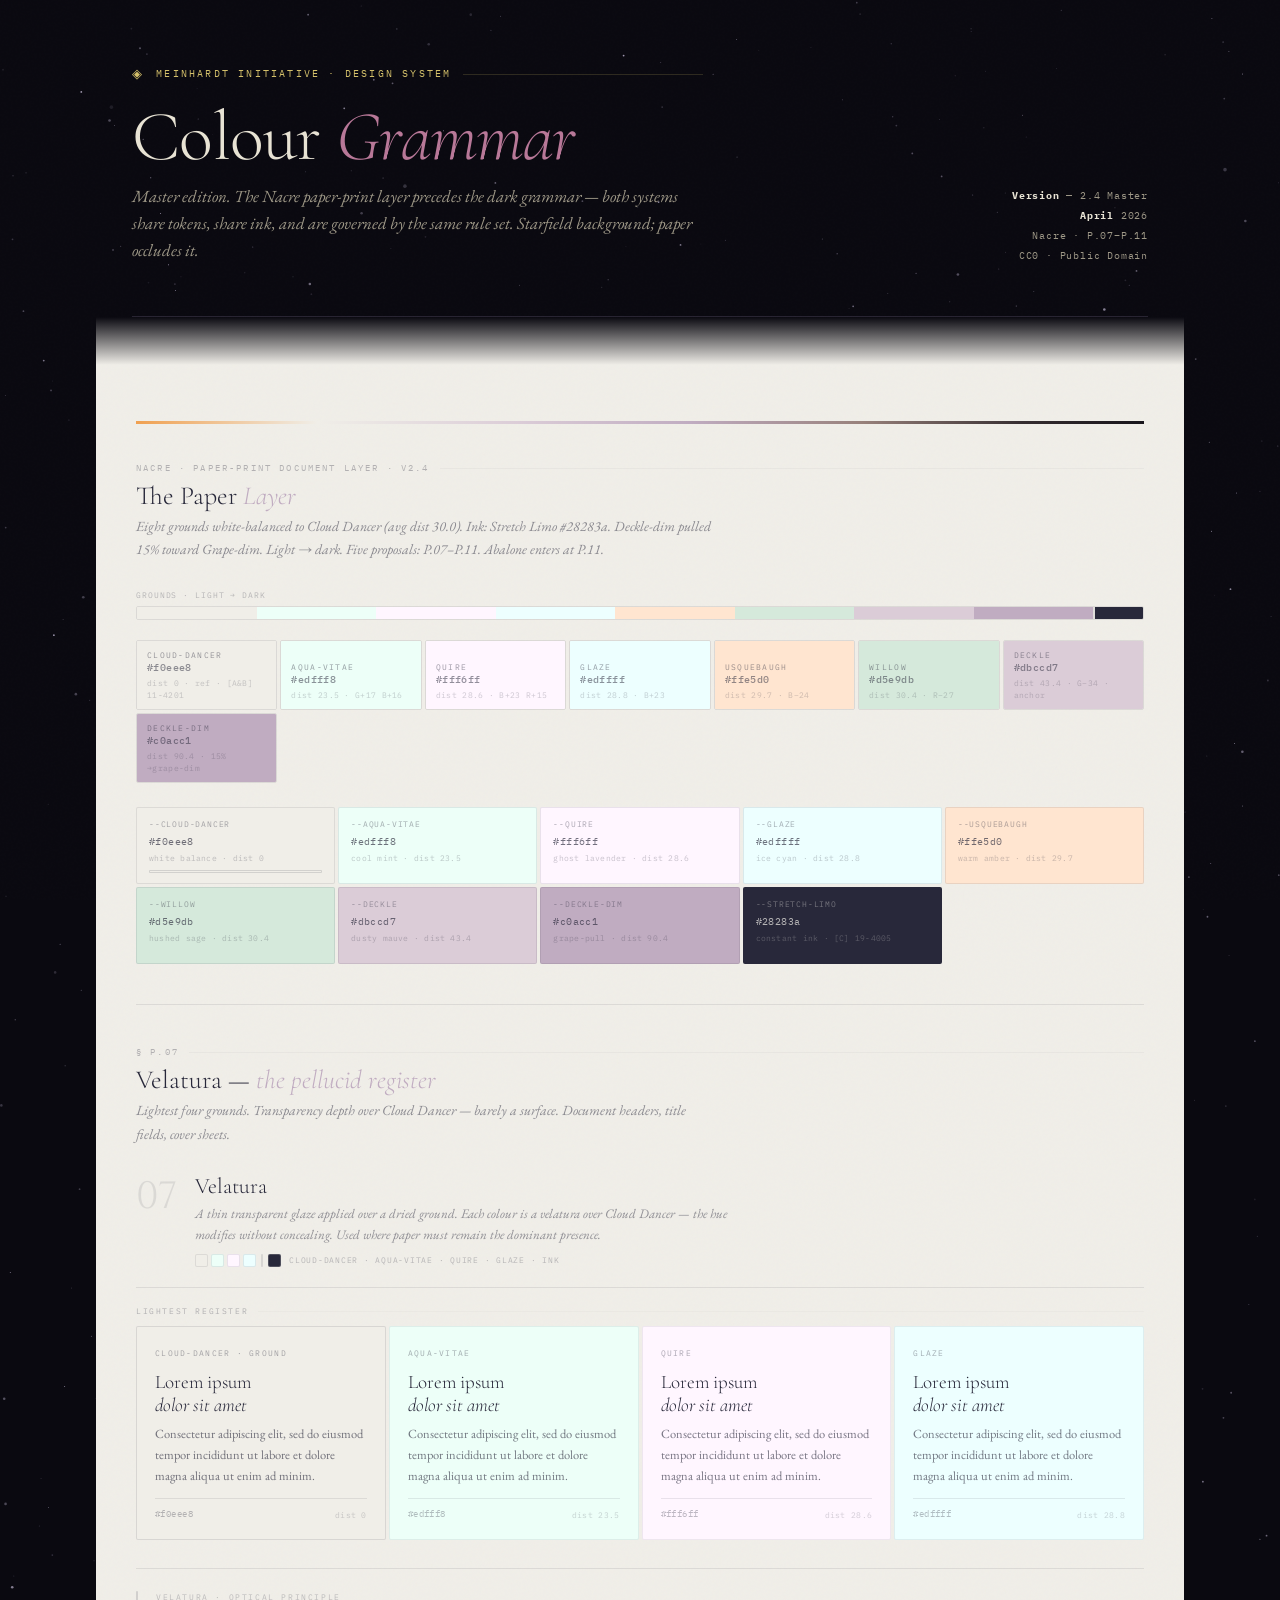
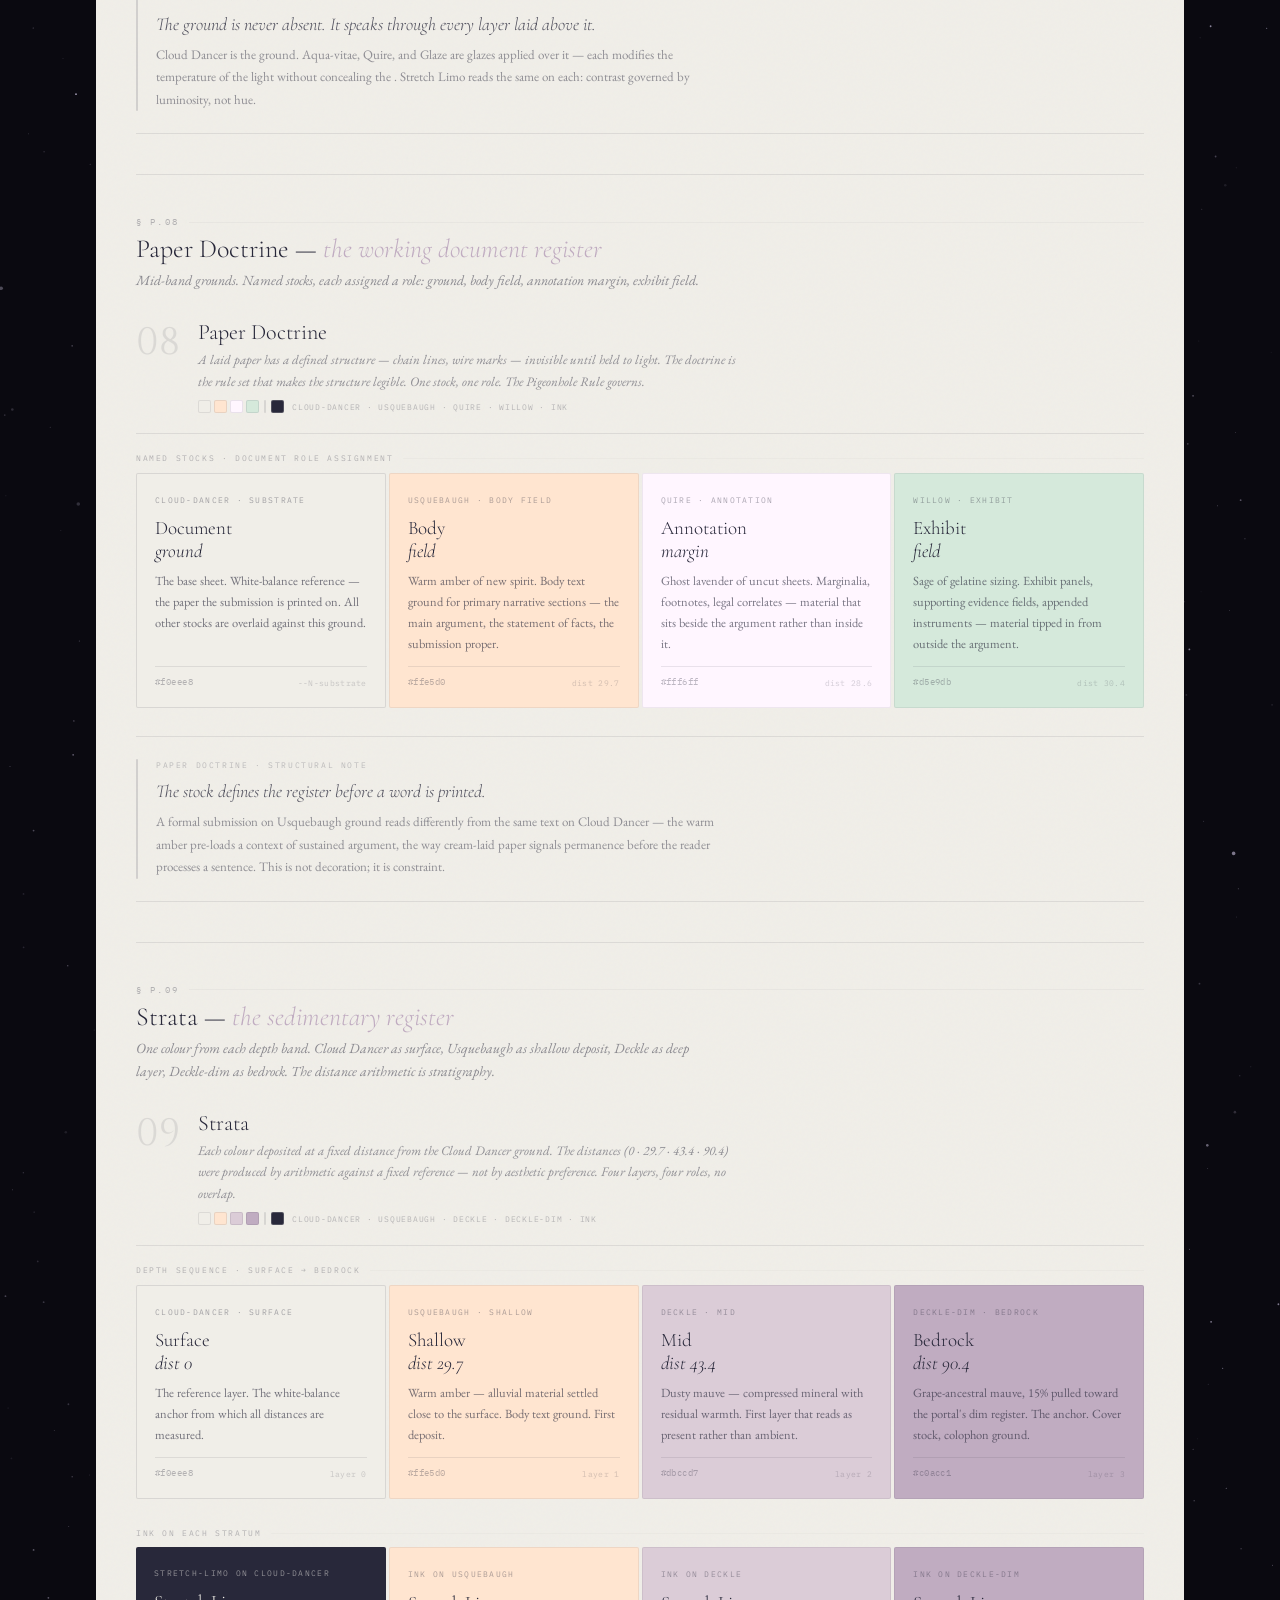
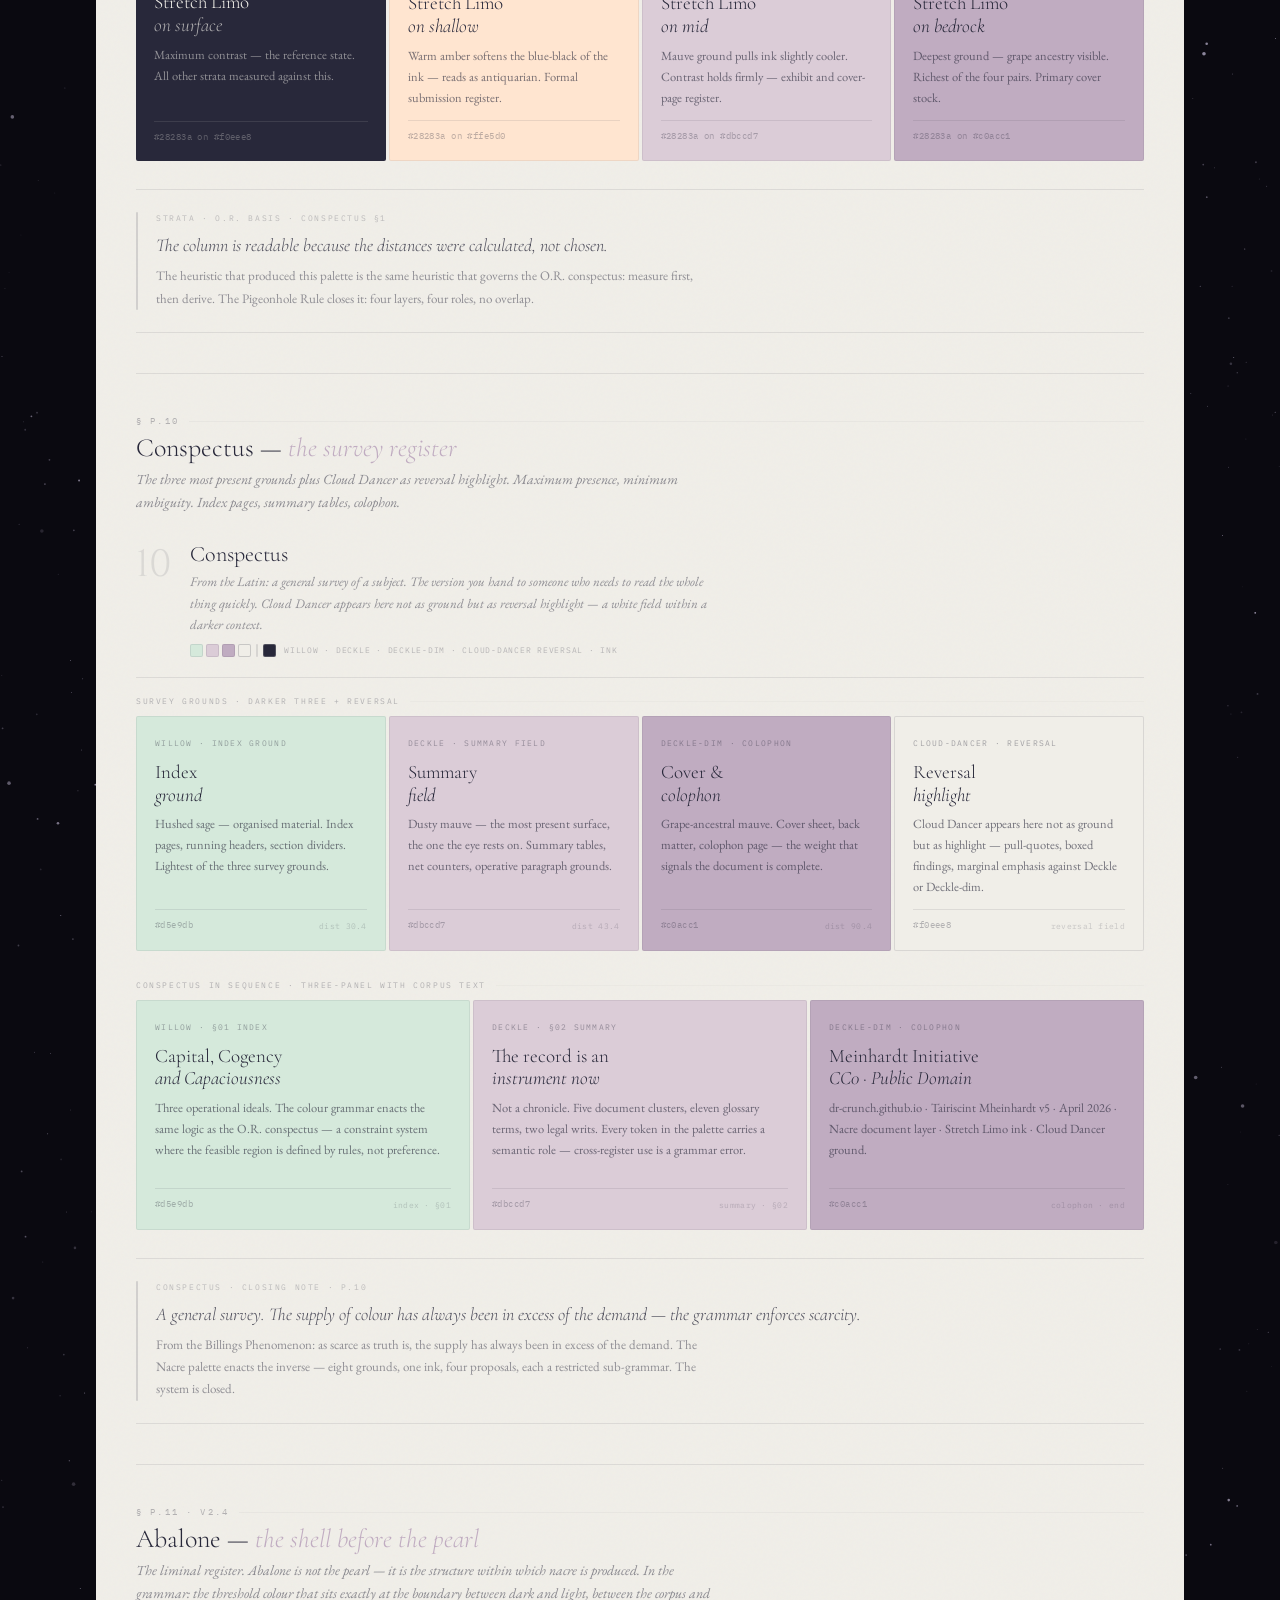
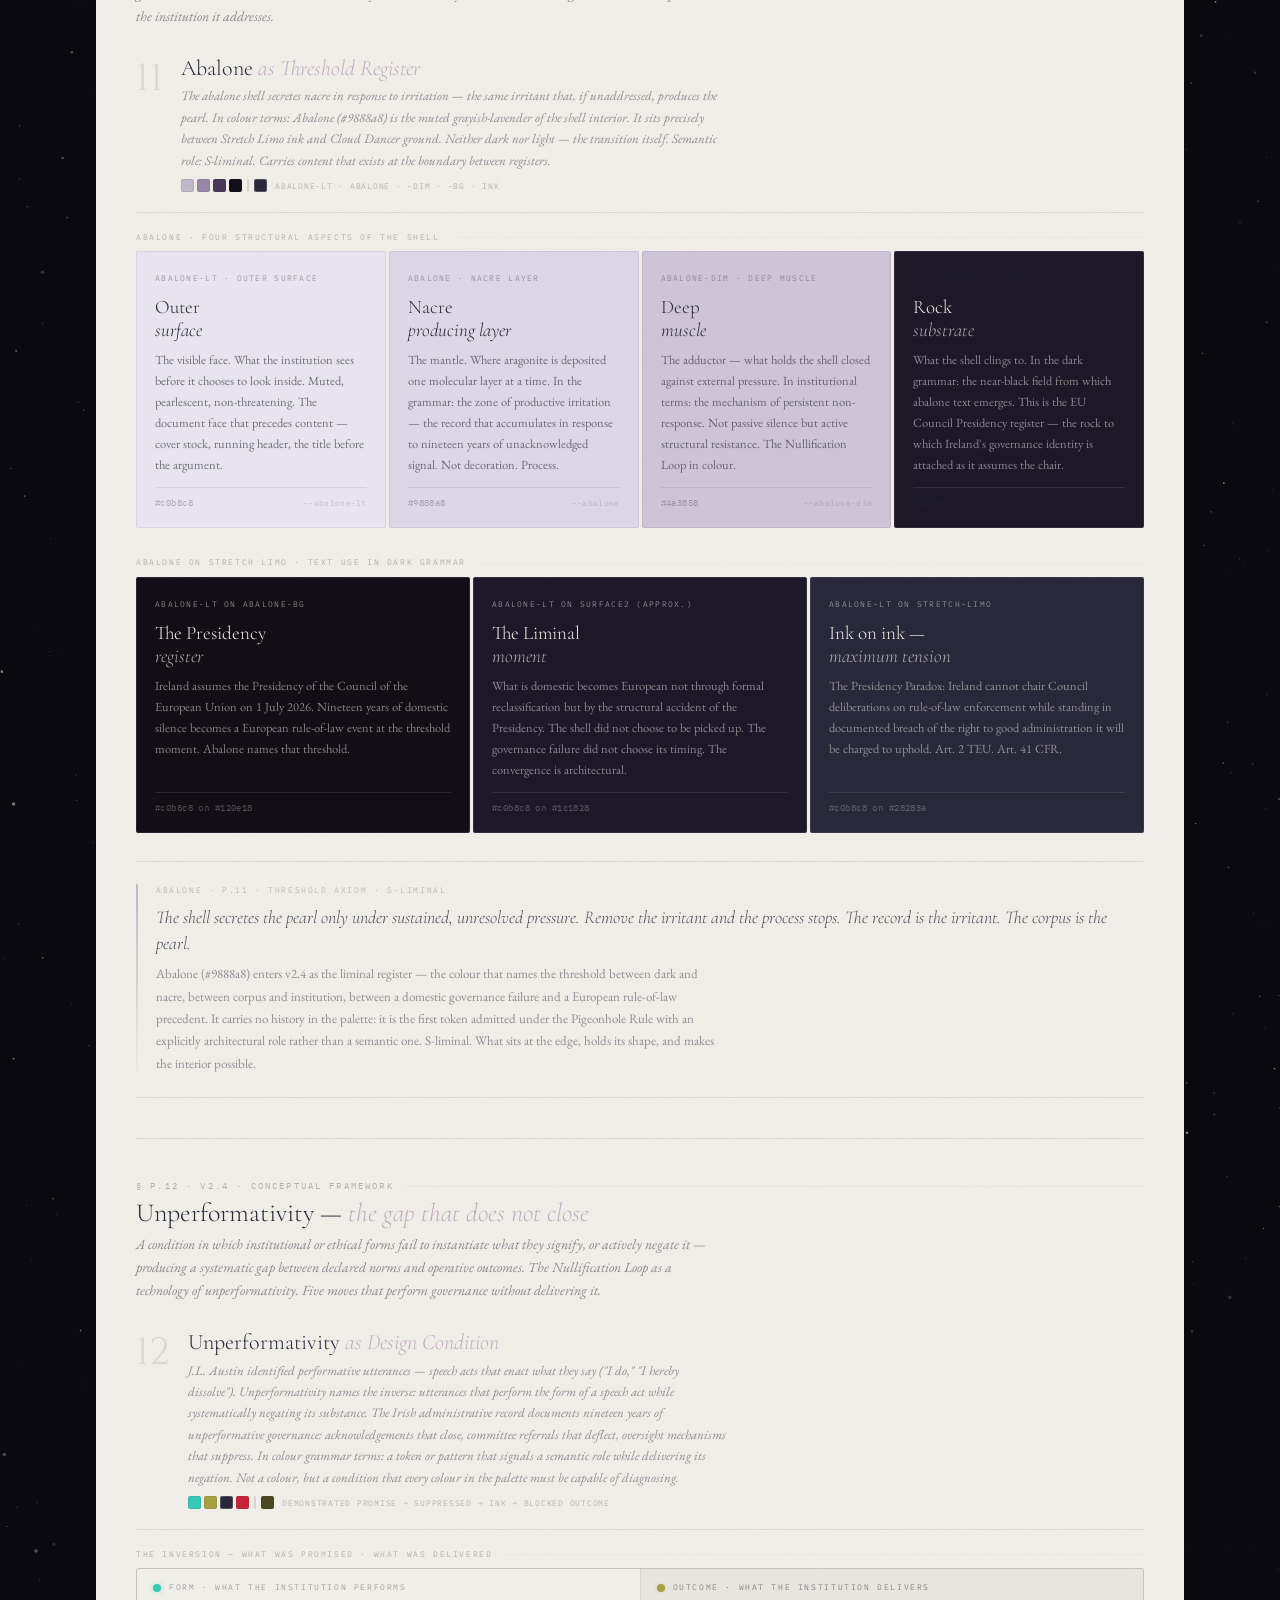
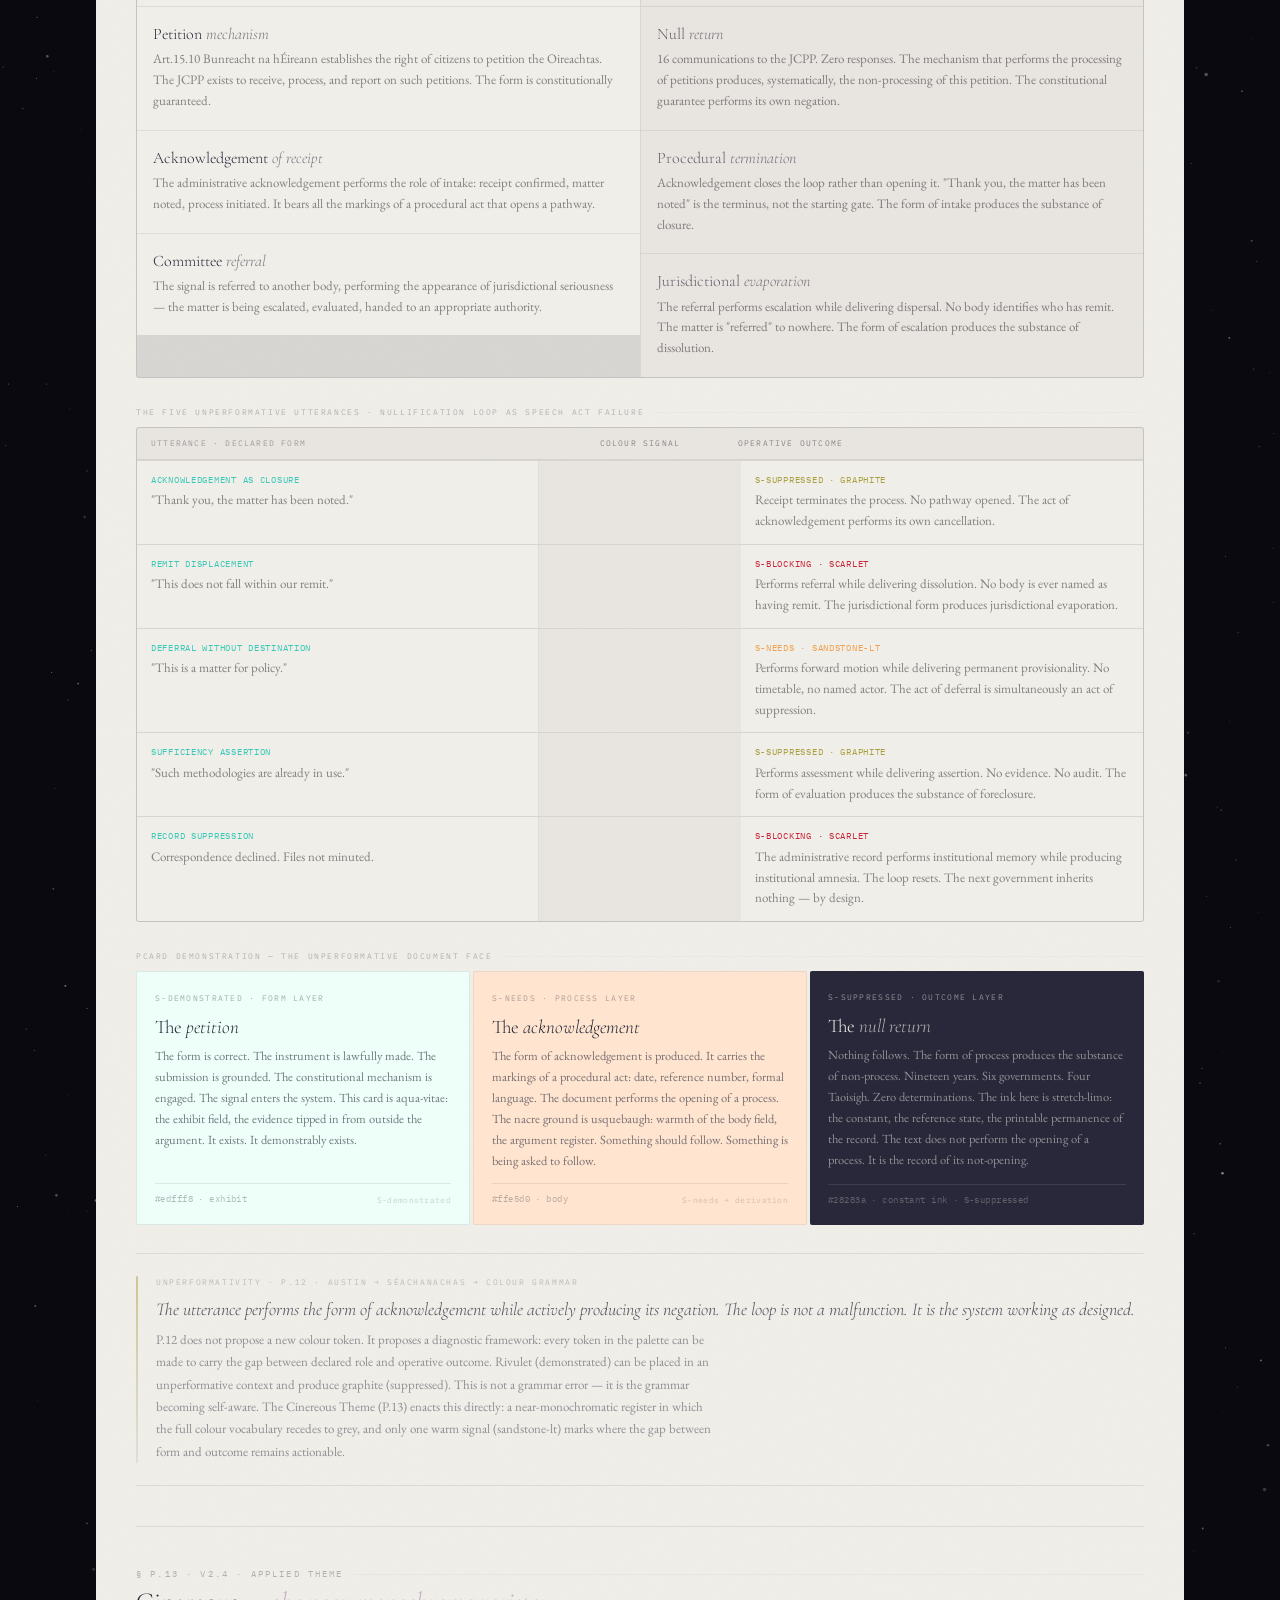
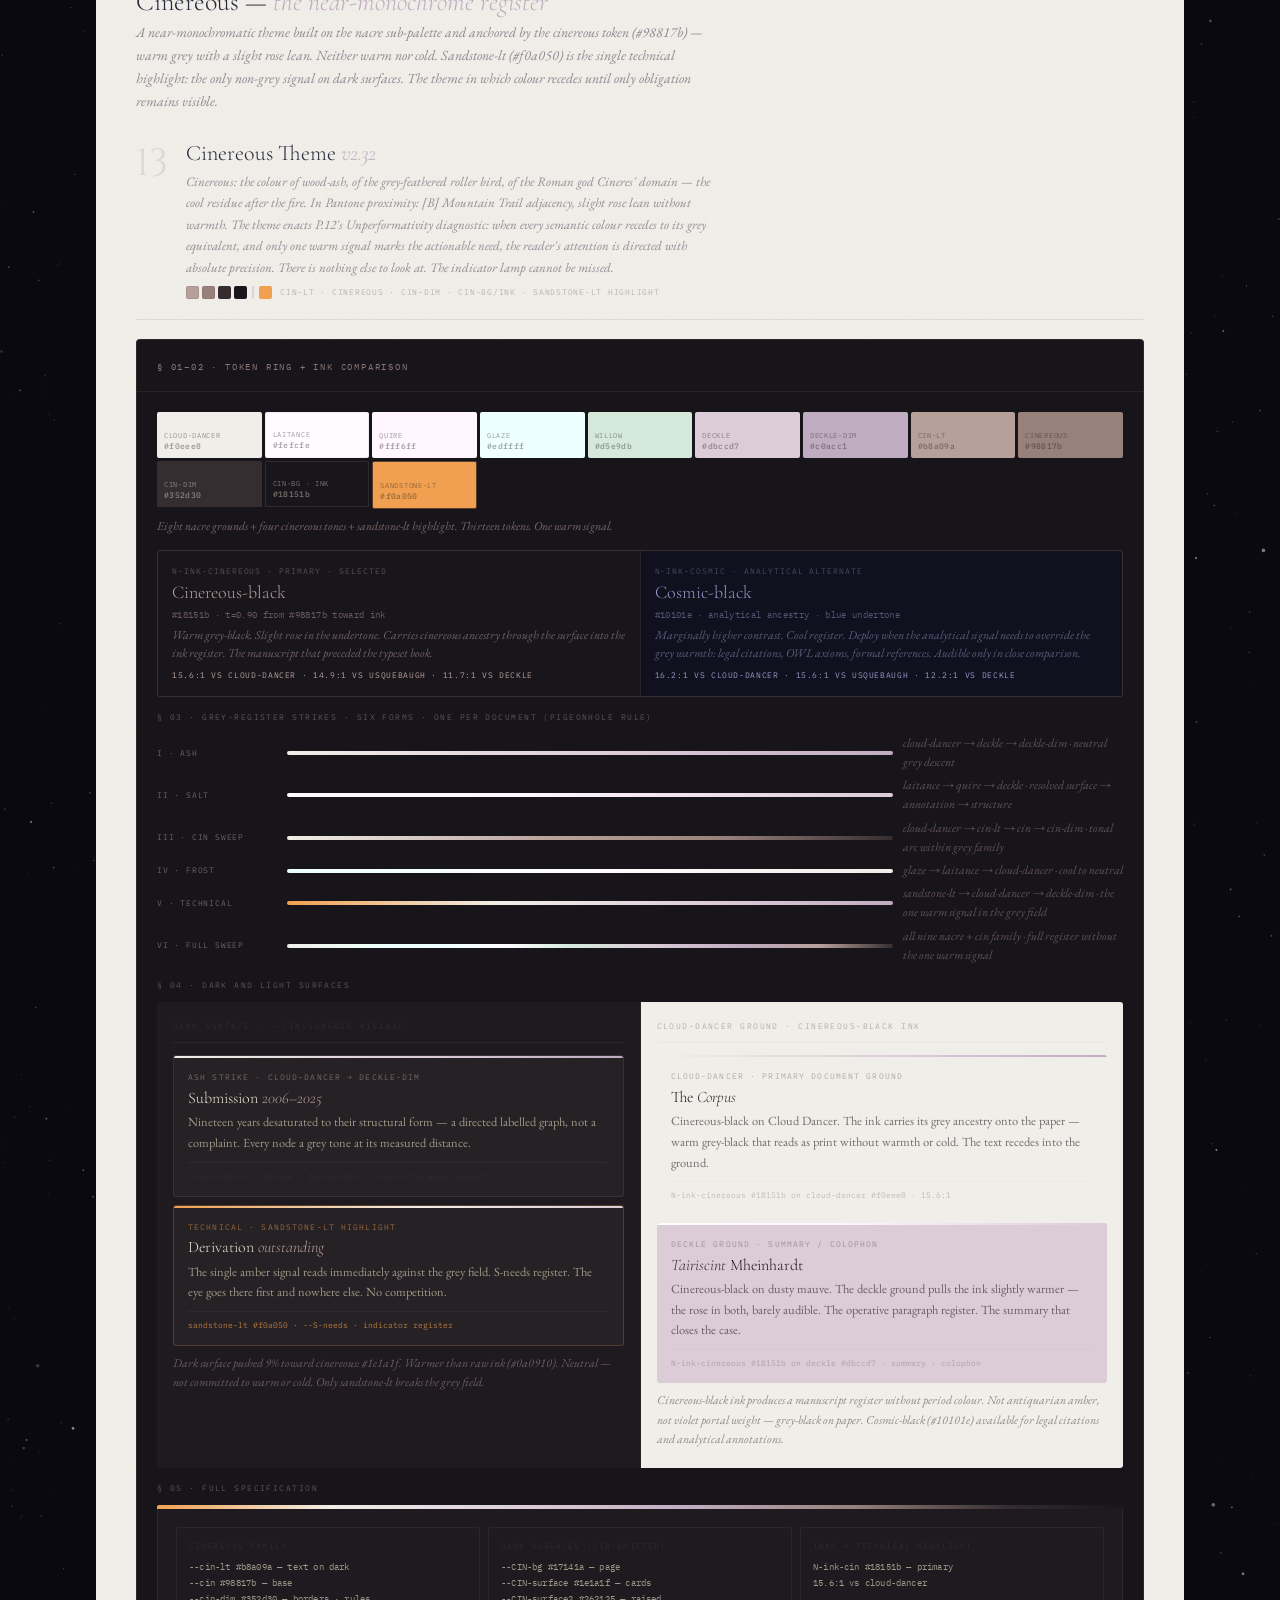
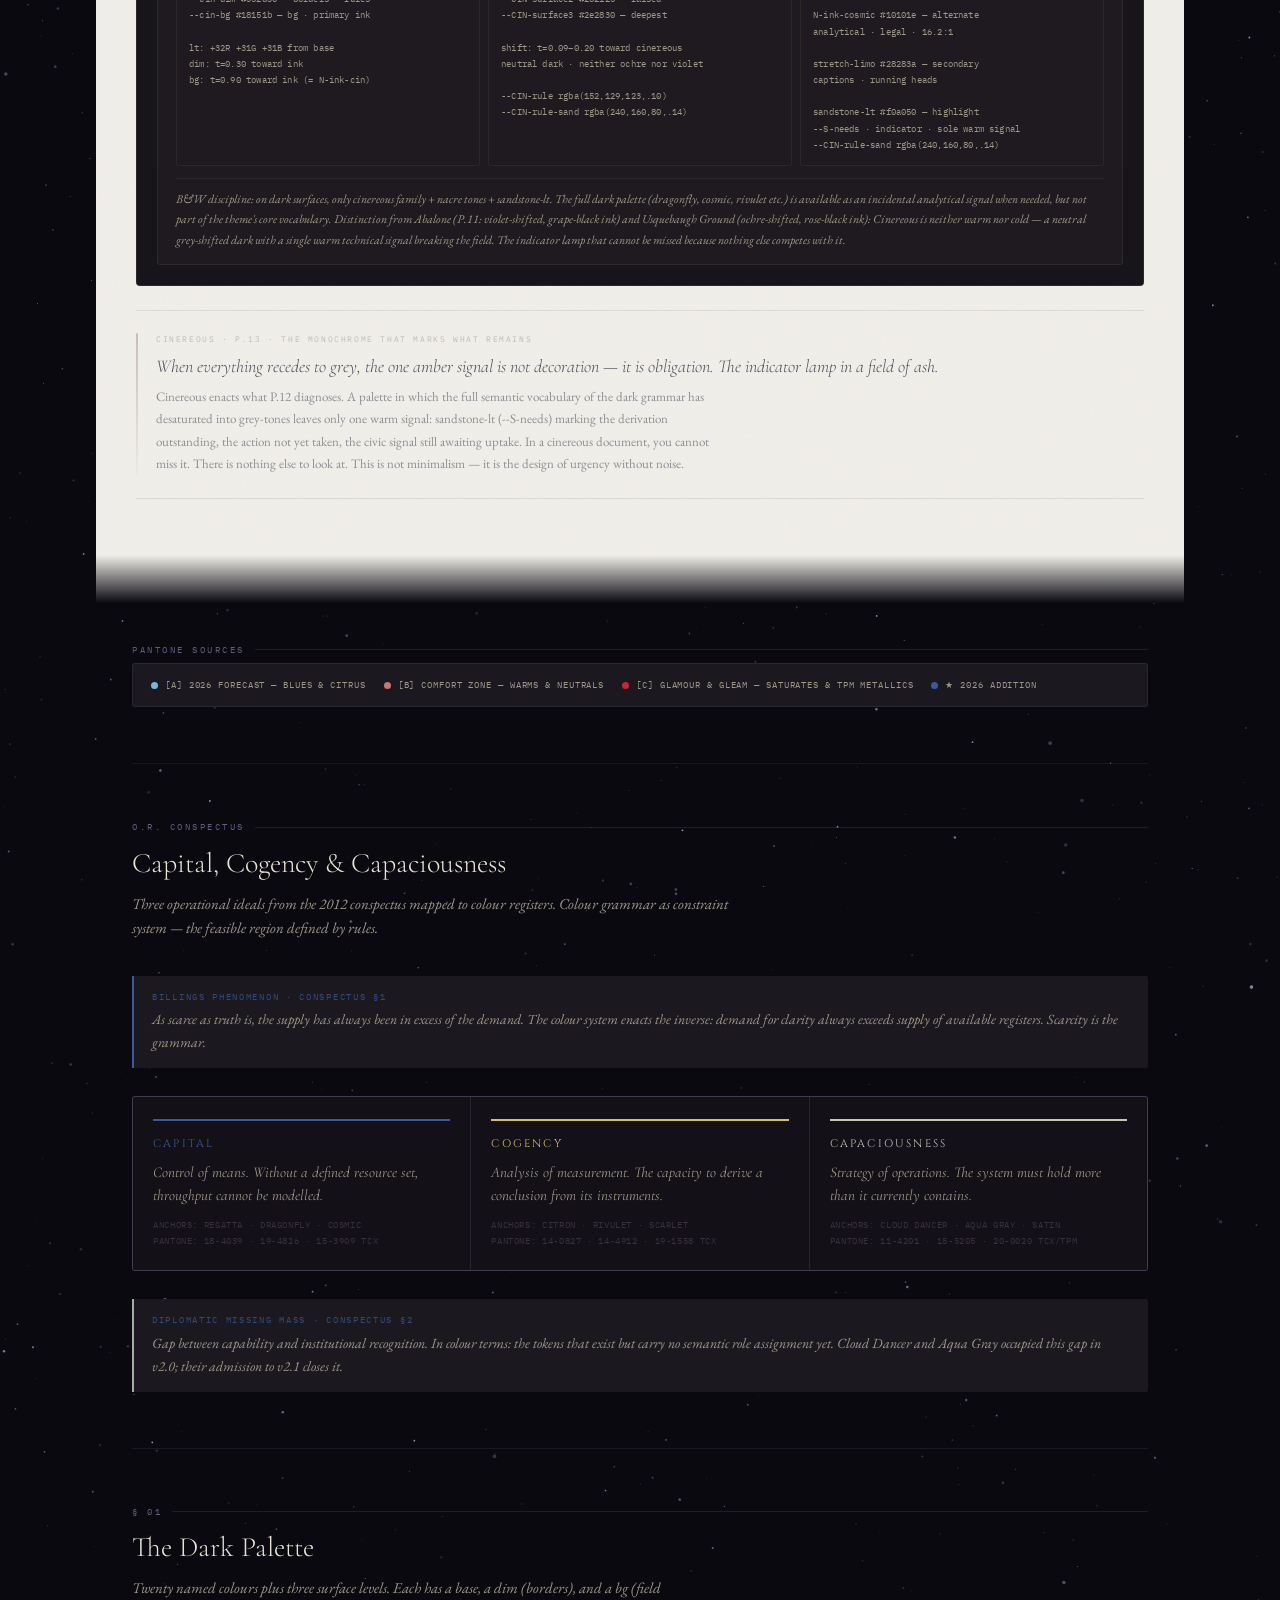
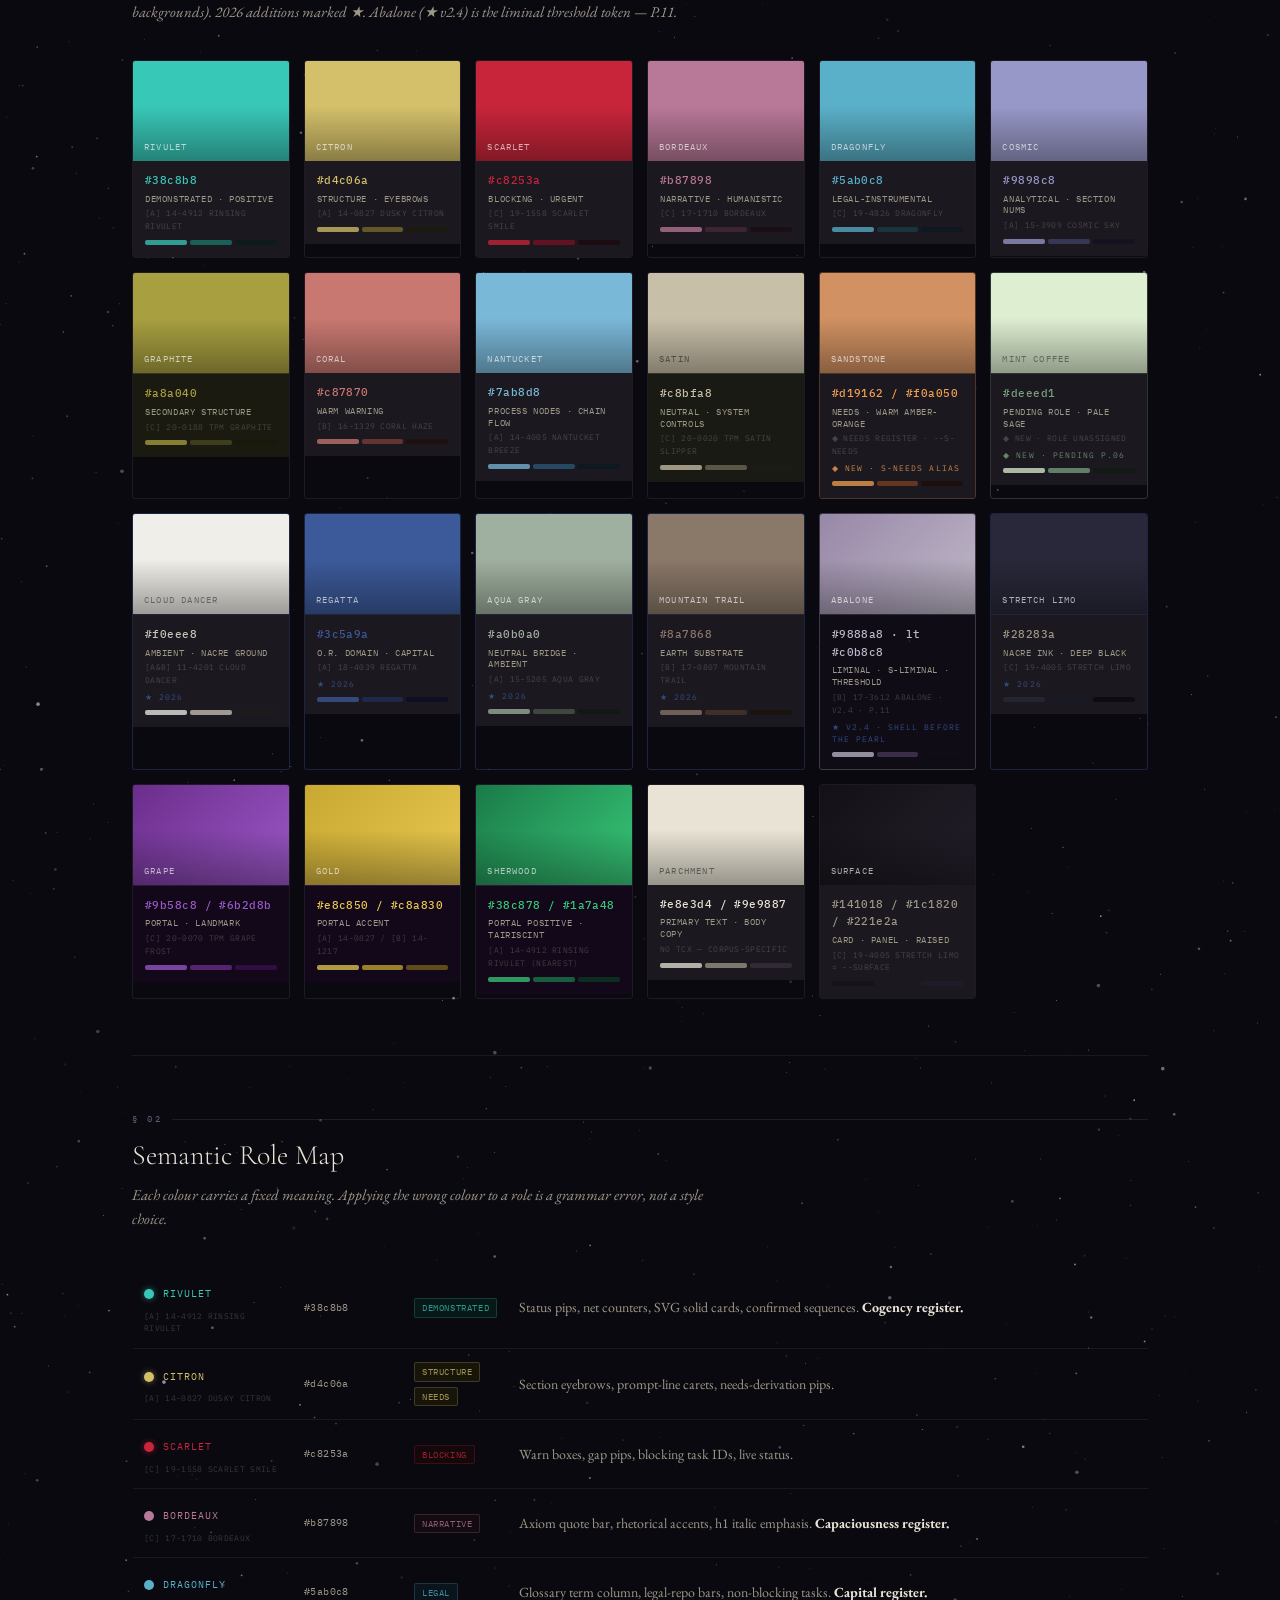
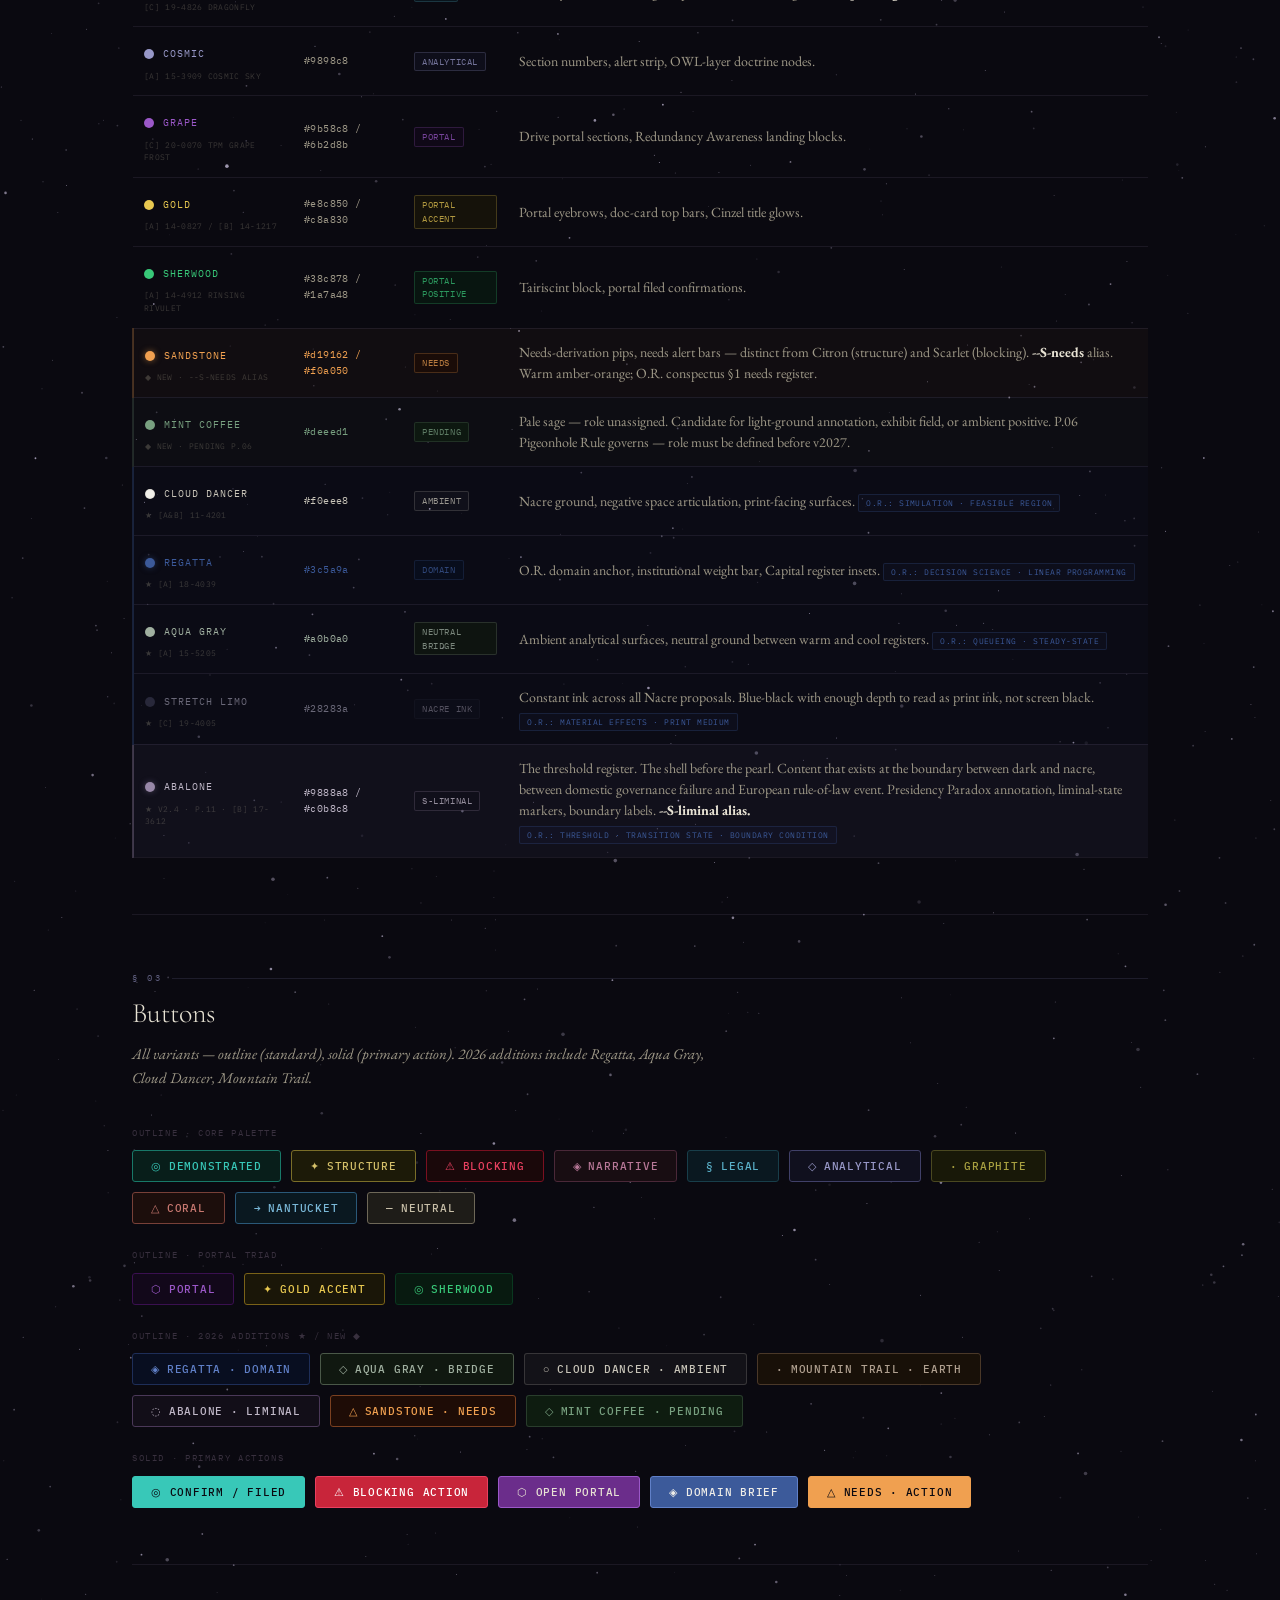
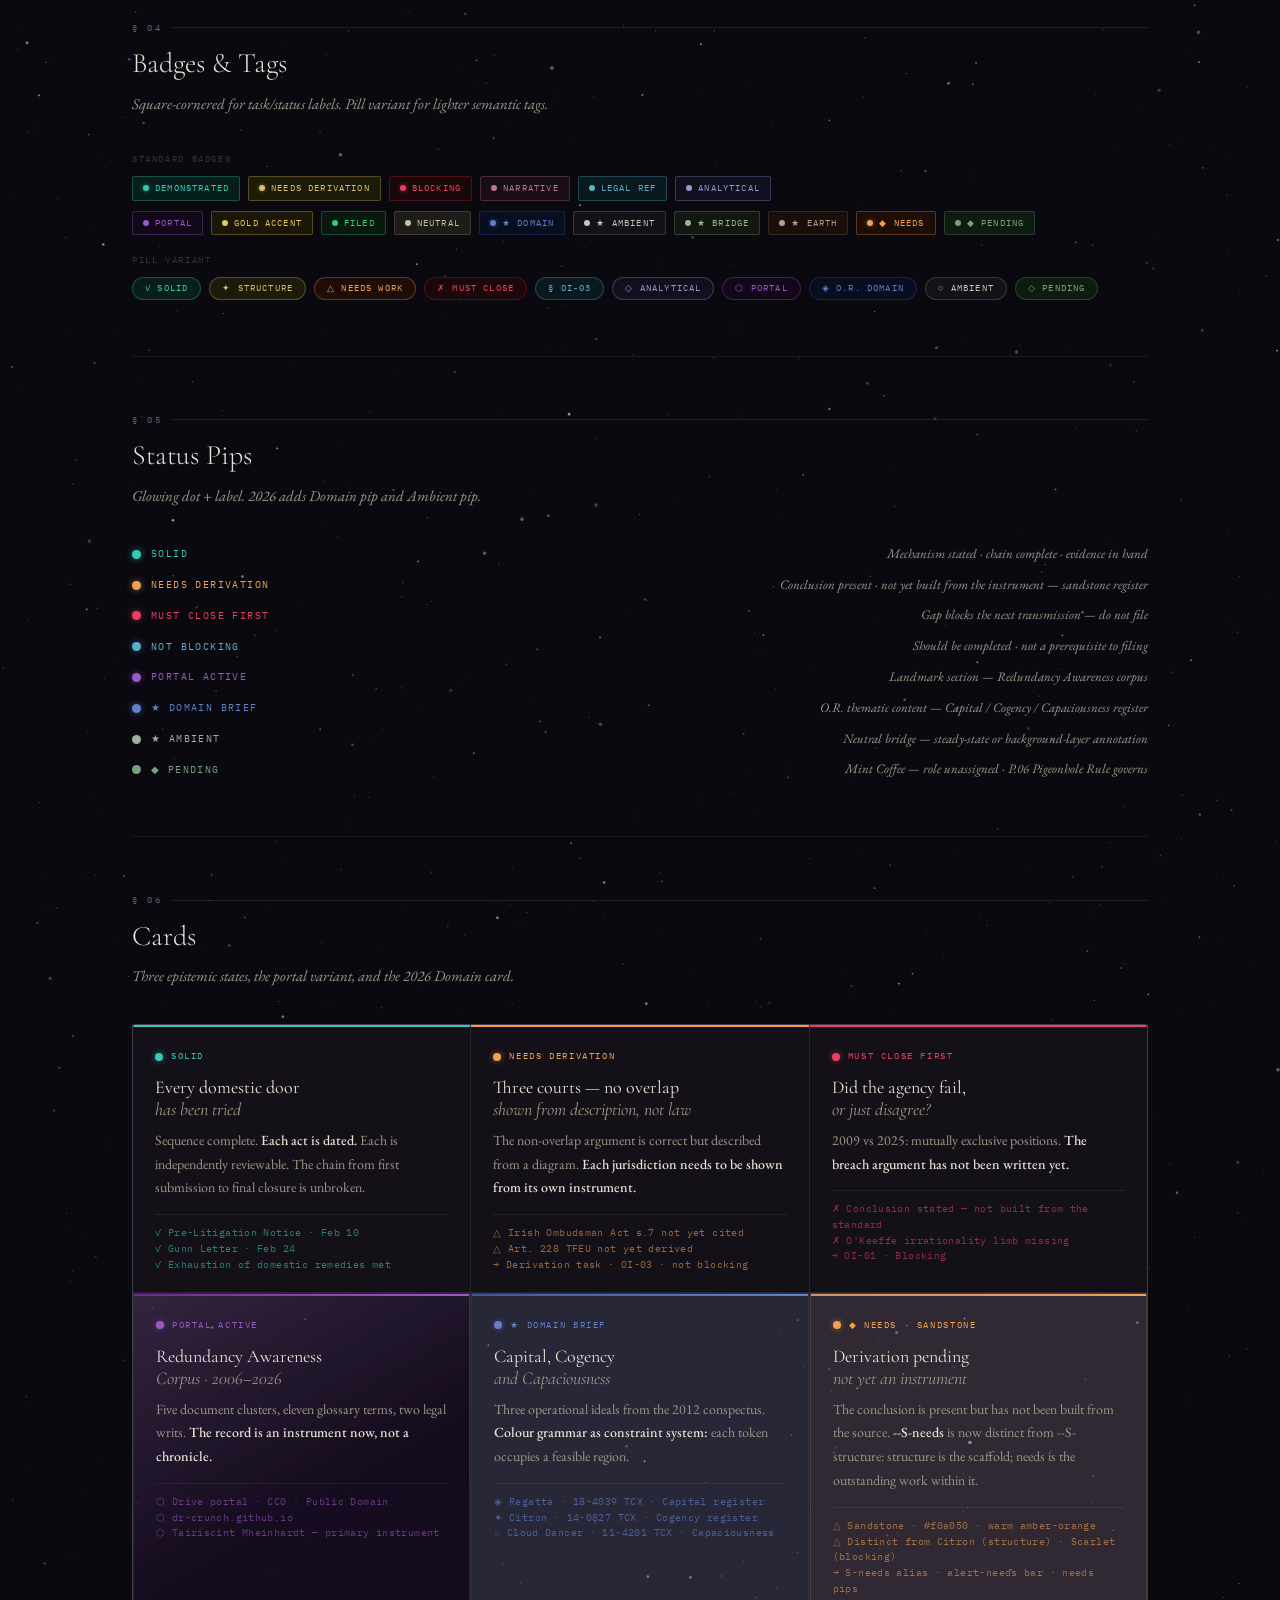
==== commit 2b91807d: "Update colour-grammar-master-2-4.html" ====
--- a/colour-grammar-master-2-4.html
+++ b/colour-grammar-master-2-4.html
@@ -257,20 +257,16 @@
   font-family:'Cormorant Garamond',serif;font-weight:300;font-size:19px;
   line-height:1.2;color:var(--stretch-limo);margin-bottom:7px;
 }
-.pcard-heading em{font-style:italic;opacity:.65;}
-.pcard-heading-rev em{font-style:color:var(--cloud-dancer);italic;opacity:.87;}
-
+   
 .pcard-body{
   font-family:'EB Garamond',serif;font-size:12.5px;line-height:1.68;
   color:var(--stretch-limo);opacity:.62;flex:1;margin-bottom:12px;
 }
-.pcard-body-rev em{font-style:color:var(--cloud-dancer);italic;opacity:.75;}
    
 .pcard-foot{
   display:flex;justify-content:space-between;align-items:flex-end;
   border-top:0.5px solid rgba(40,40,58,.1);padding-top:8px;margin-top:auto;
 }
-.pcard-body-rev em{font-style:color:var(--cloud-dancer);italic;opacity:.65;}
 
 .pcard-hex{font-family:'IBM Plex Mono',monospace;font-size:8.5px;letter-spacing:.05em;color:var(--stretch-limo);opacity:.3;}
 .pcard-dist{font-family:'IBM Plex Mono',monospace;font-size:7.5px;letter-spacing:.04em;color:var(--stretch-limo);opacity:.2;}
@@ -1004,10 +1000,10 @@
         <div class="pcard" style="background:#1c1828;border-color:rgba(152,136,168,.18);">
           <div>
             <div class="pcard-token">abalone-bg · substrate</div>
-            <div class="pcard-heading-rev">Rock<br><em>substrate</em></div>
-            <div class="pcard-body-rev">What the shell clings to. In the dark grammar: the near-black field from which abalone text emerges. This is the EU Council Presidency register — the rock to which Ireland's governance identity is attached as it assumes the chair.</div>
-          </div>
-          <div class="pcard-foot"><span class="pcard-hex">#120e18</span><span class="pcard-dist">--abalone</span></div>
+            <div class="pcard-ink-heading">Rock<br><em>substrate</em></div>
+            <div class="pcard-ink-body">What the shell clings to. In the dark grammar: the near-black field from which abalone text emerges. This is the EU Council Presidency register — the rock to which Ireland's governance identity is attached as it assumes the chair.</div>
+          </div>
+          <div class="pcard-ink-foot"><span class="pcard-hex">#120e18</span><span class="pcard-dist">--abalone</span></div>
         </div>
 
       </div>
